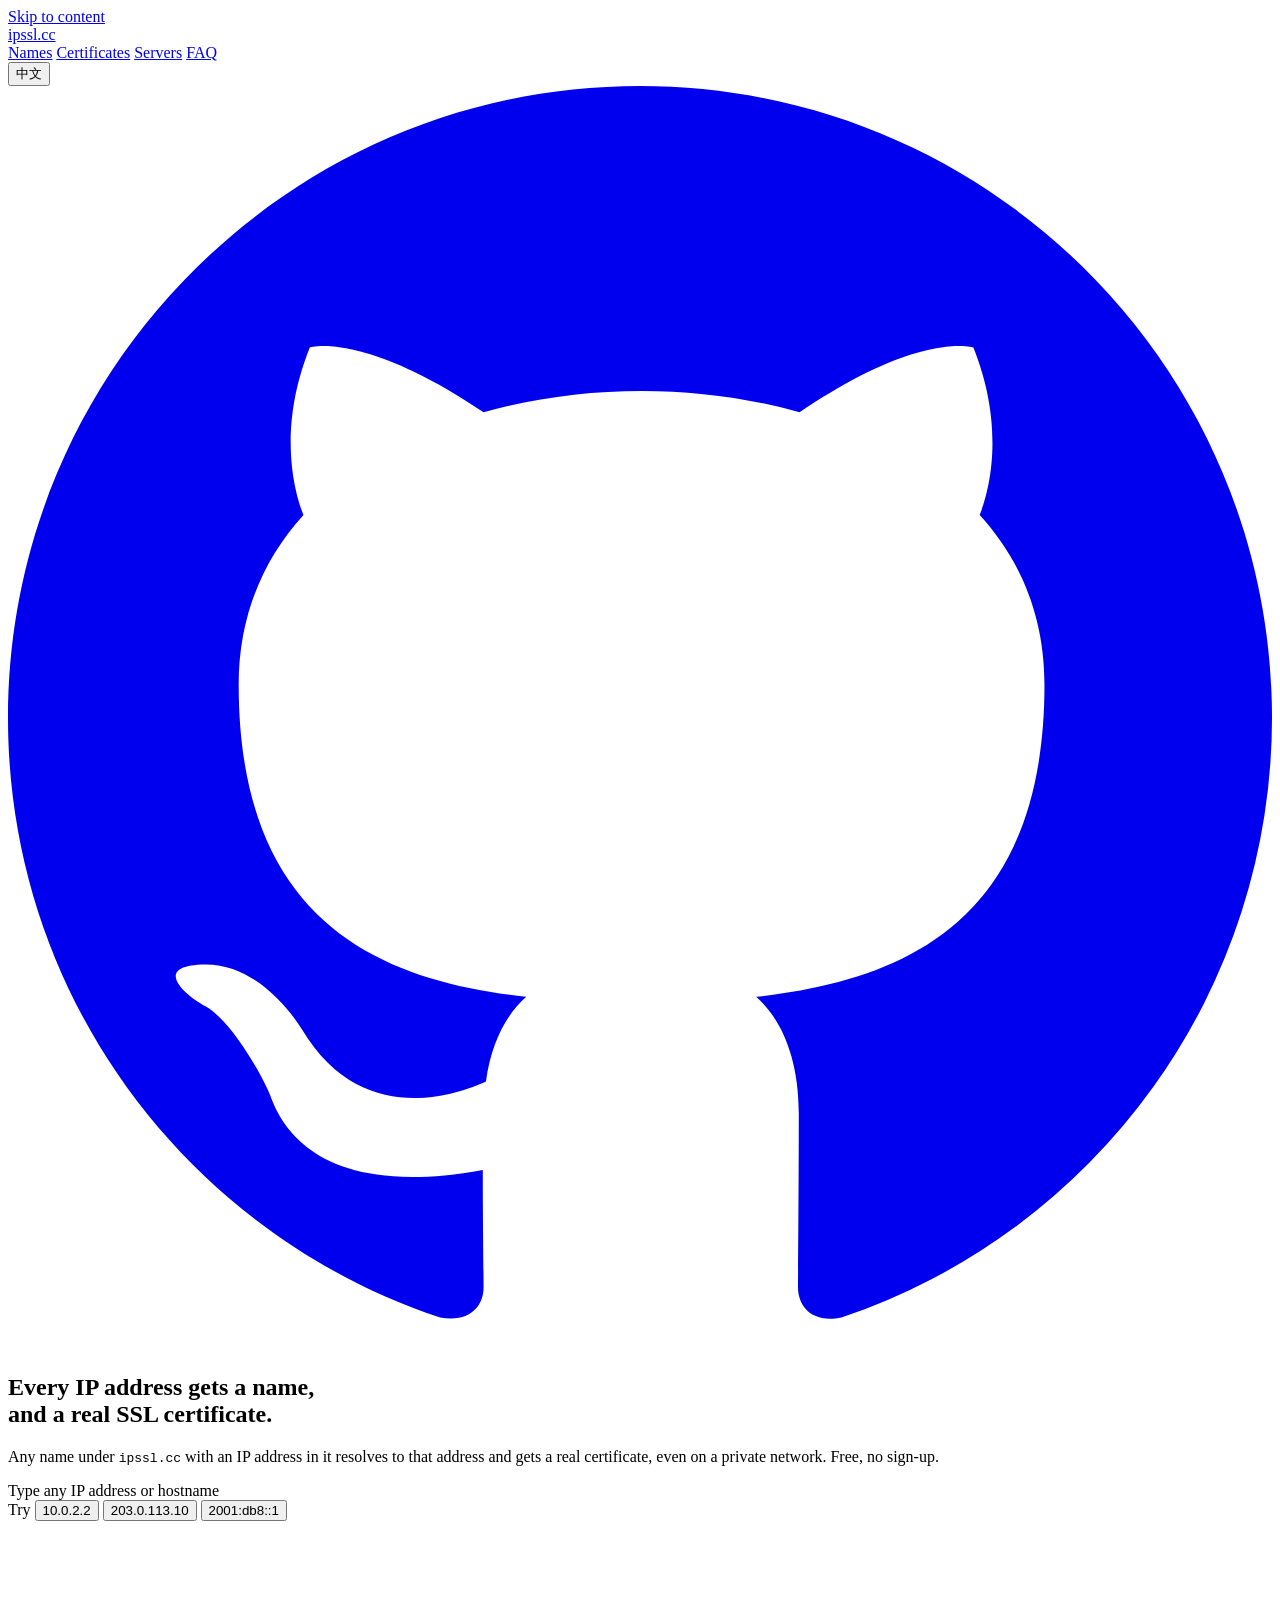
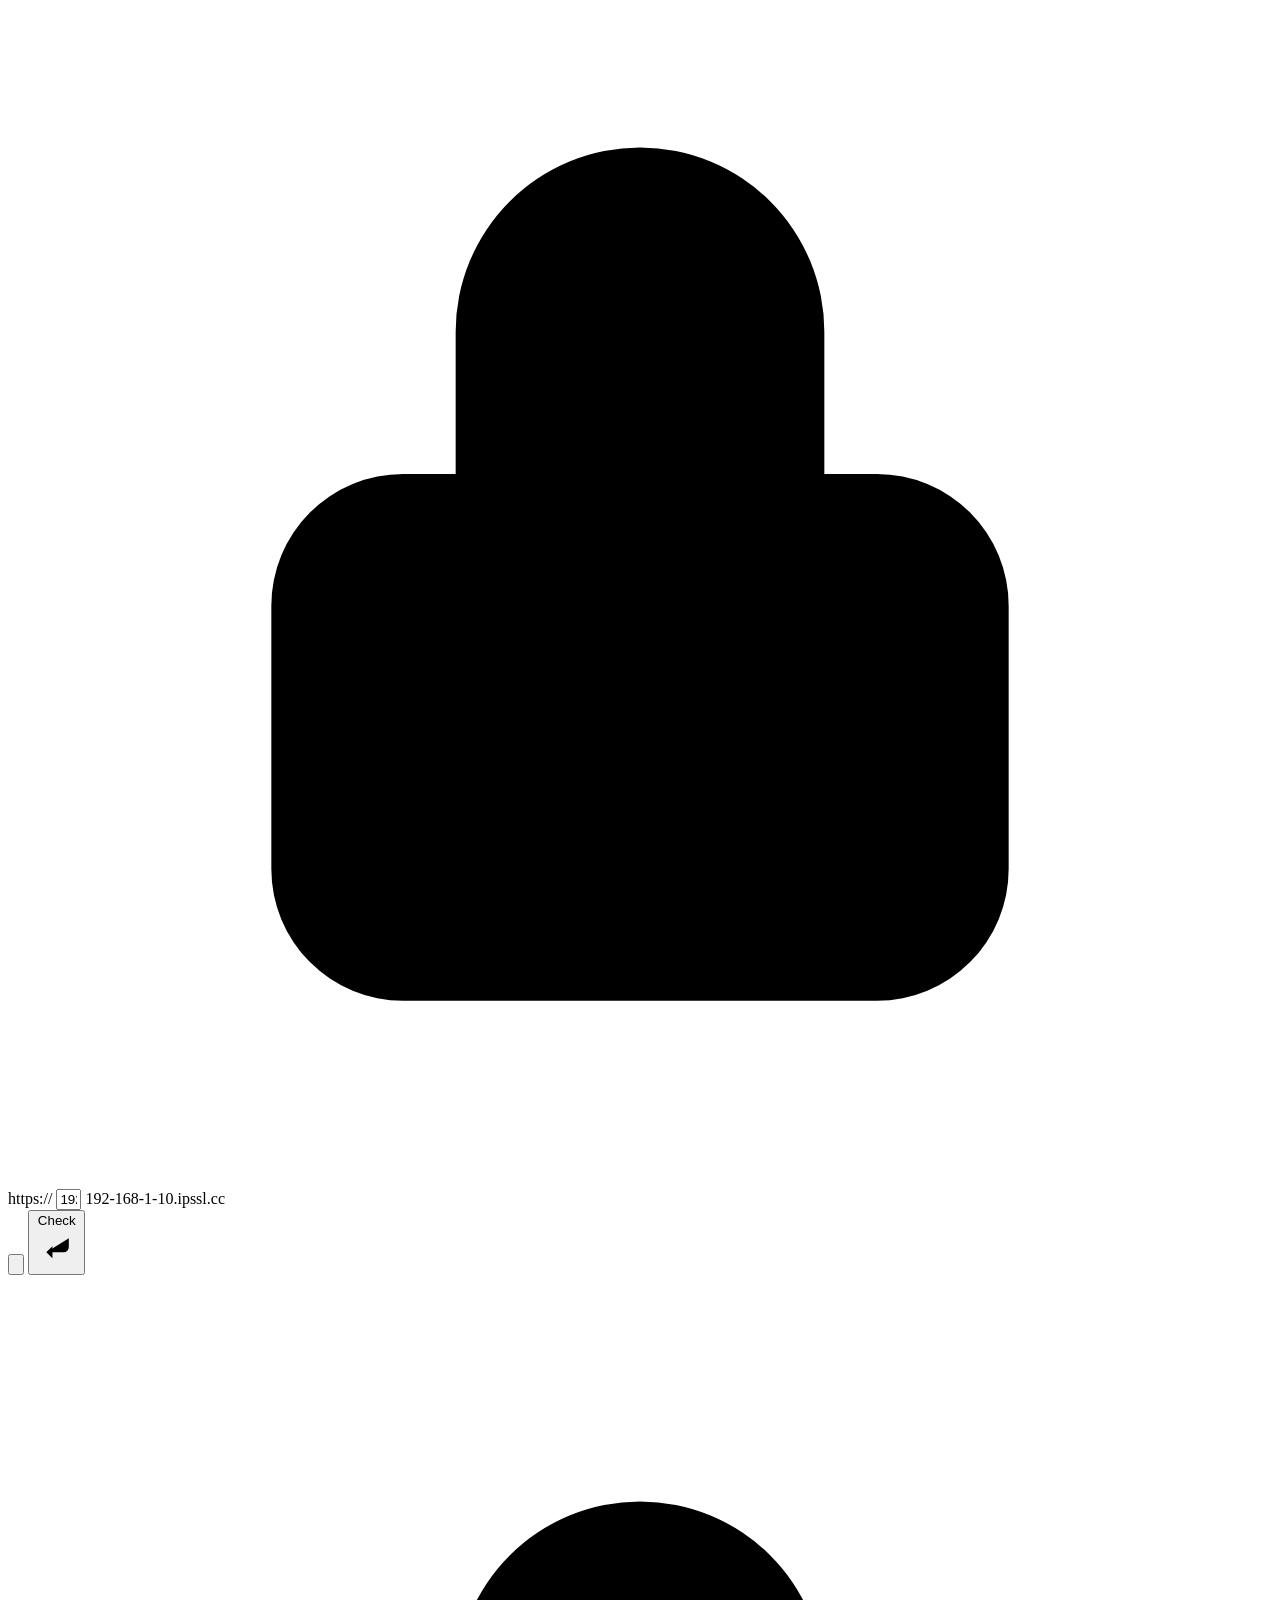
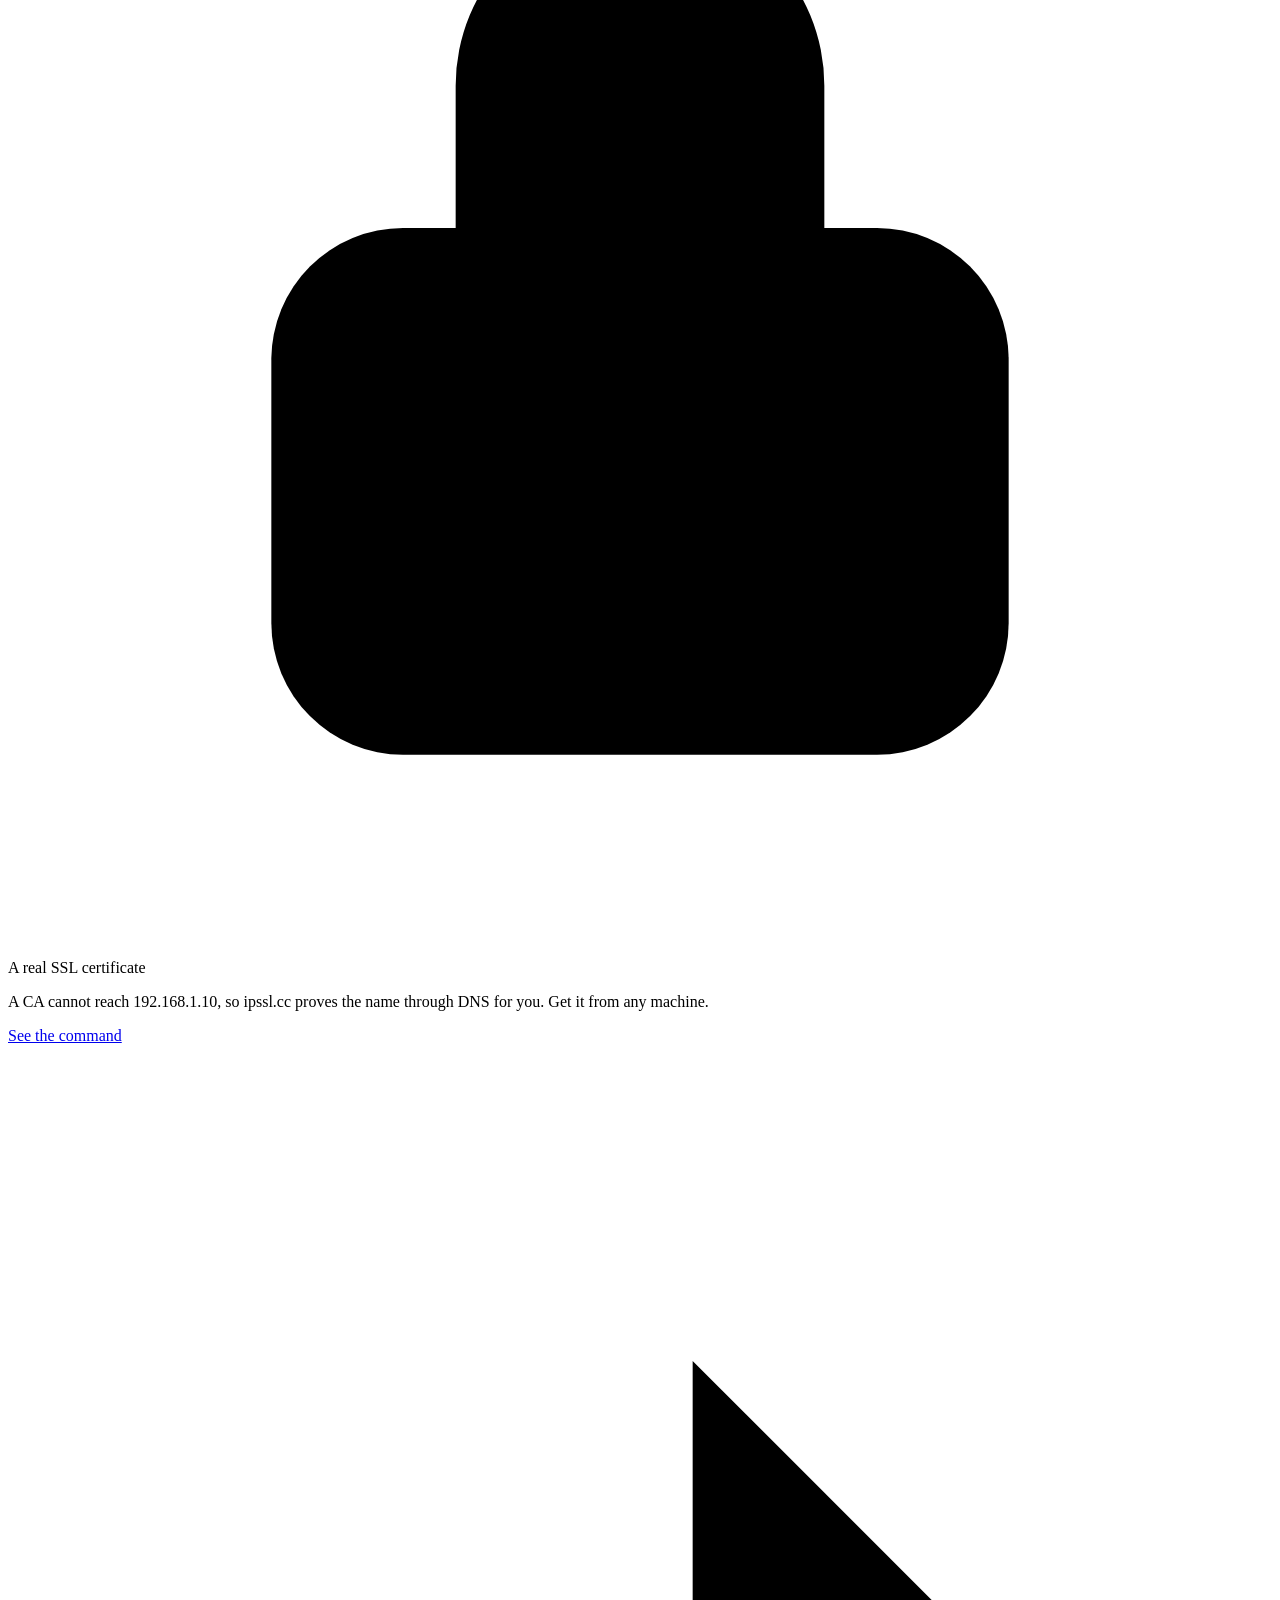
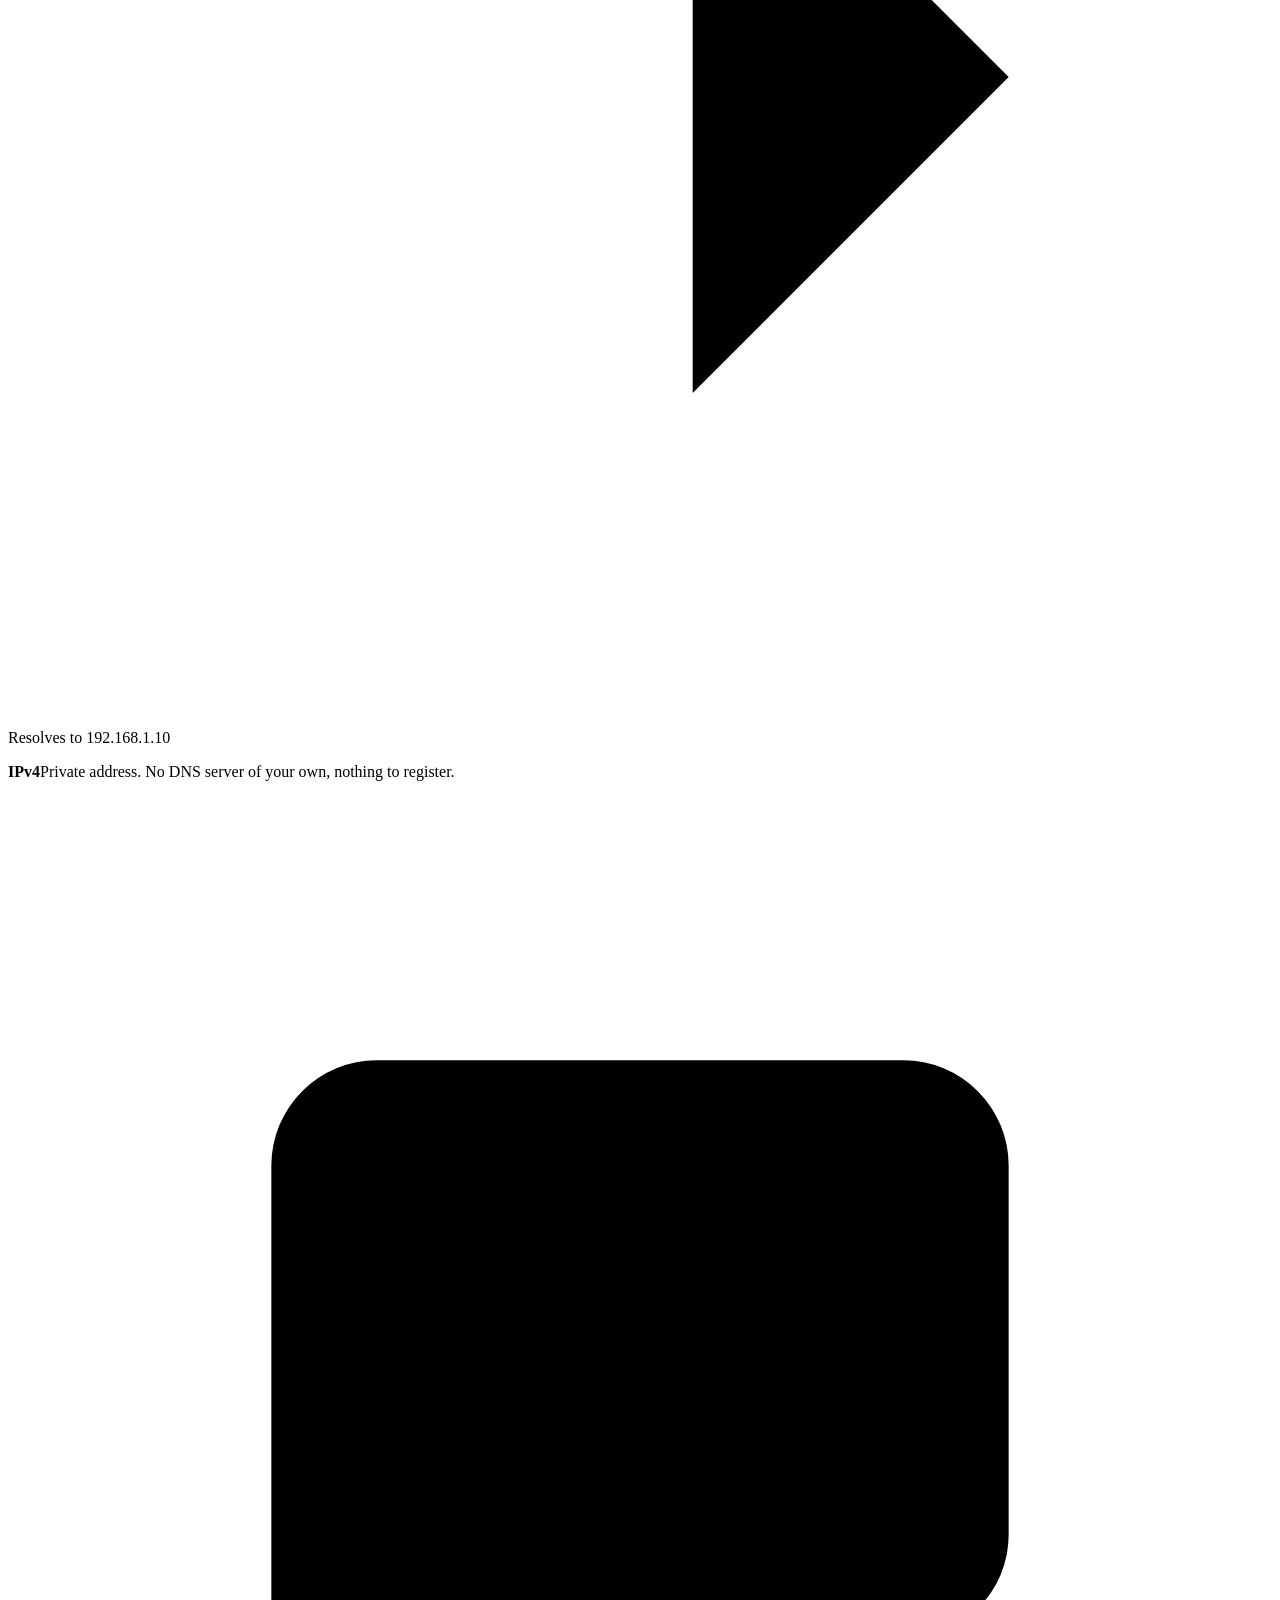
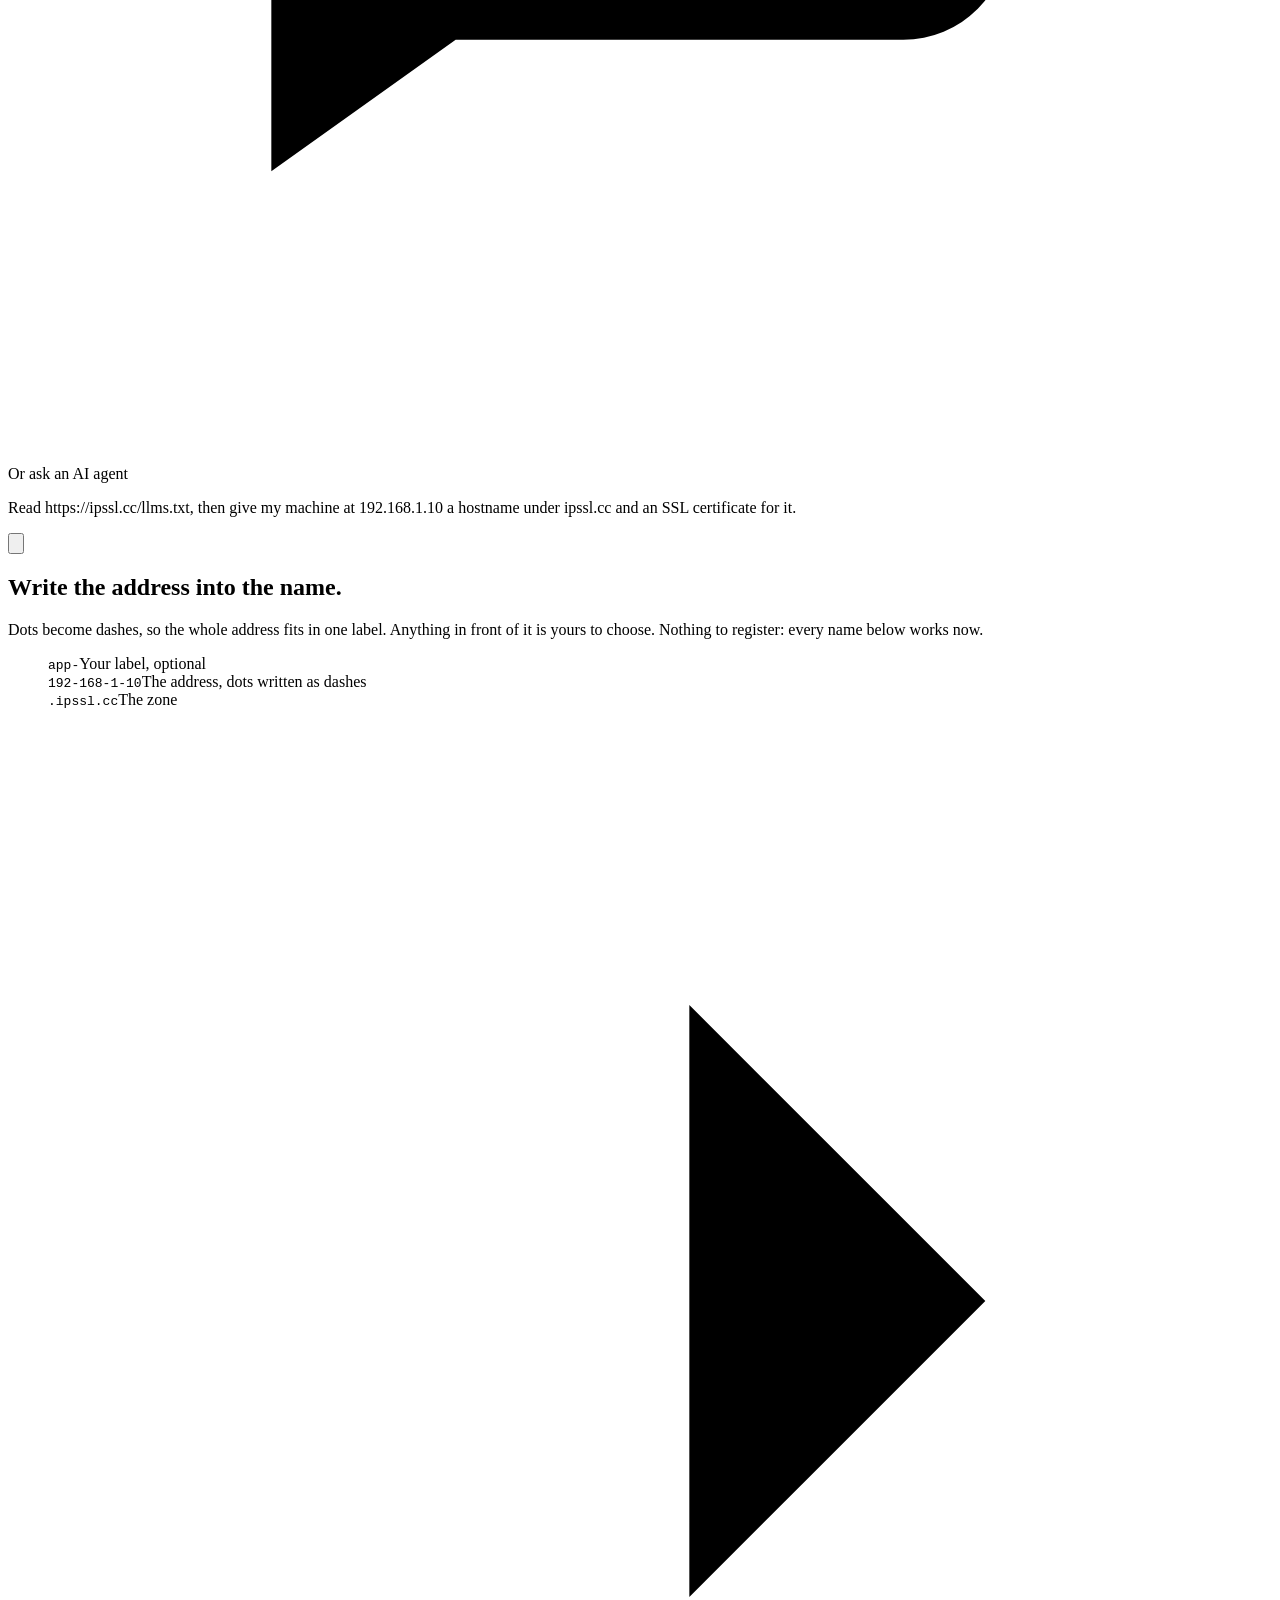
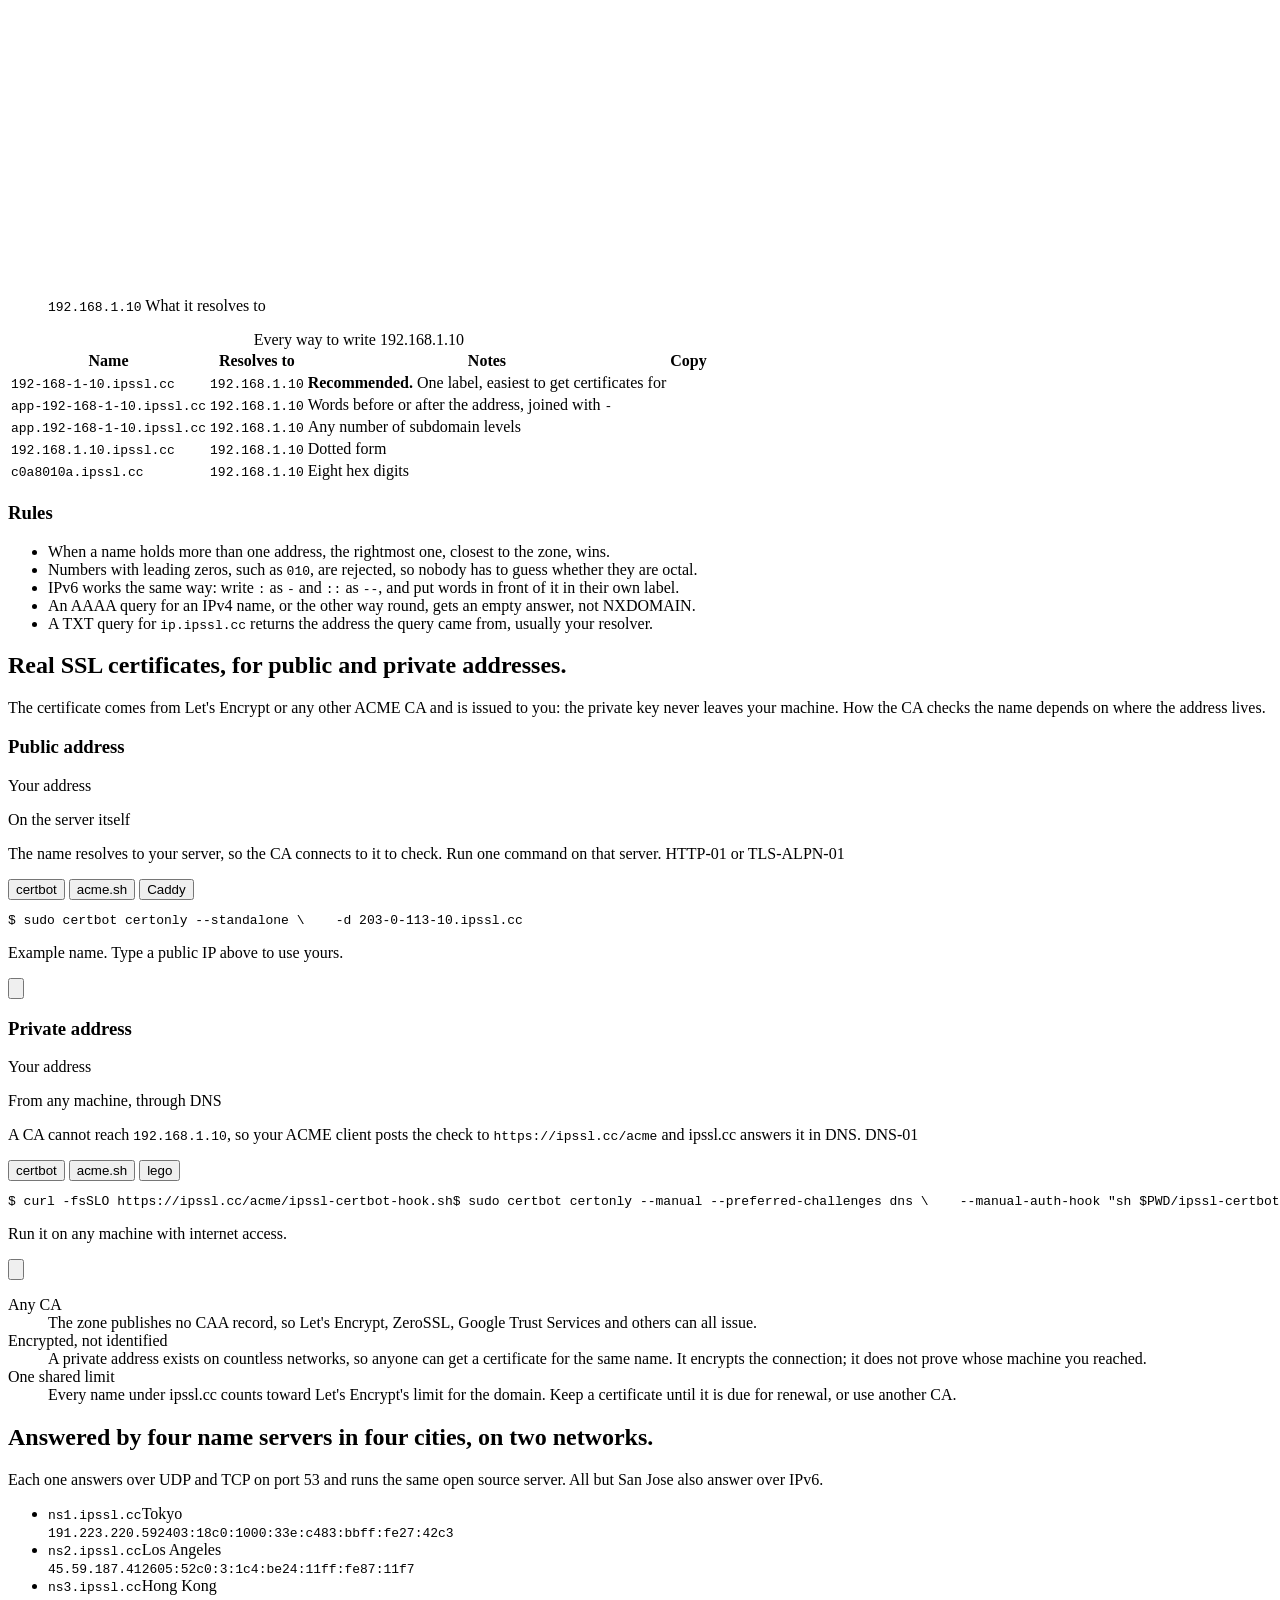
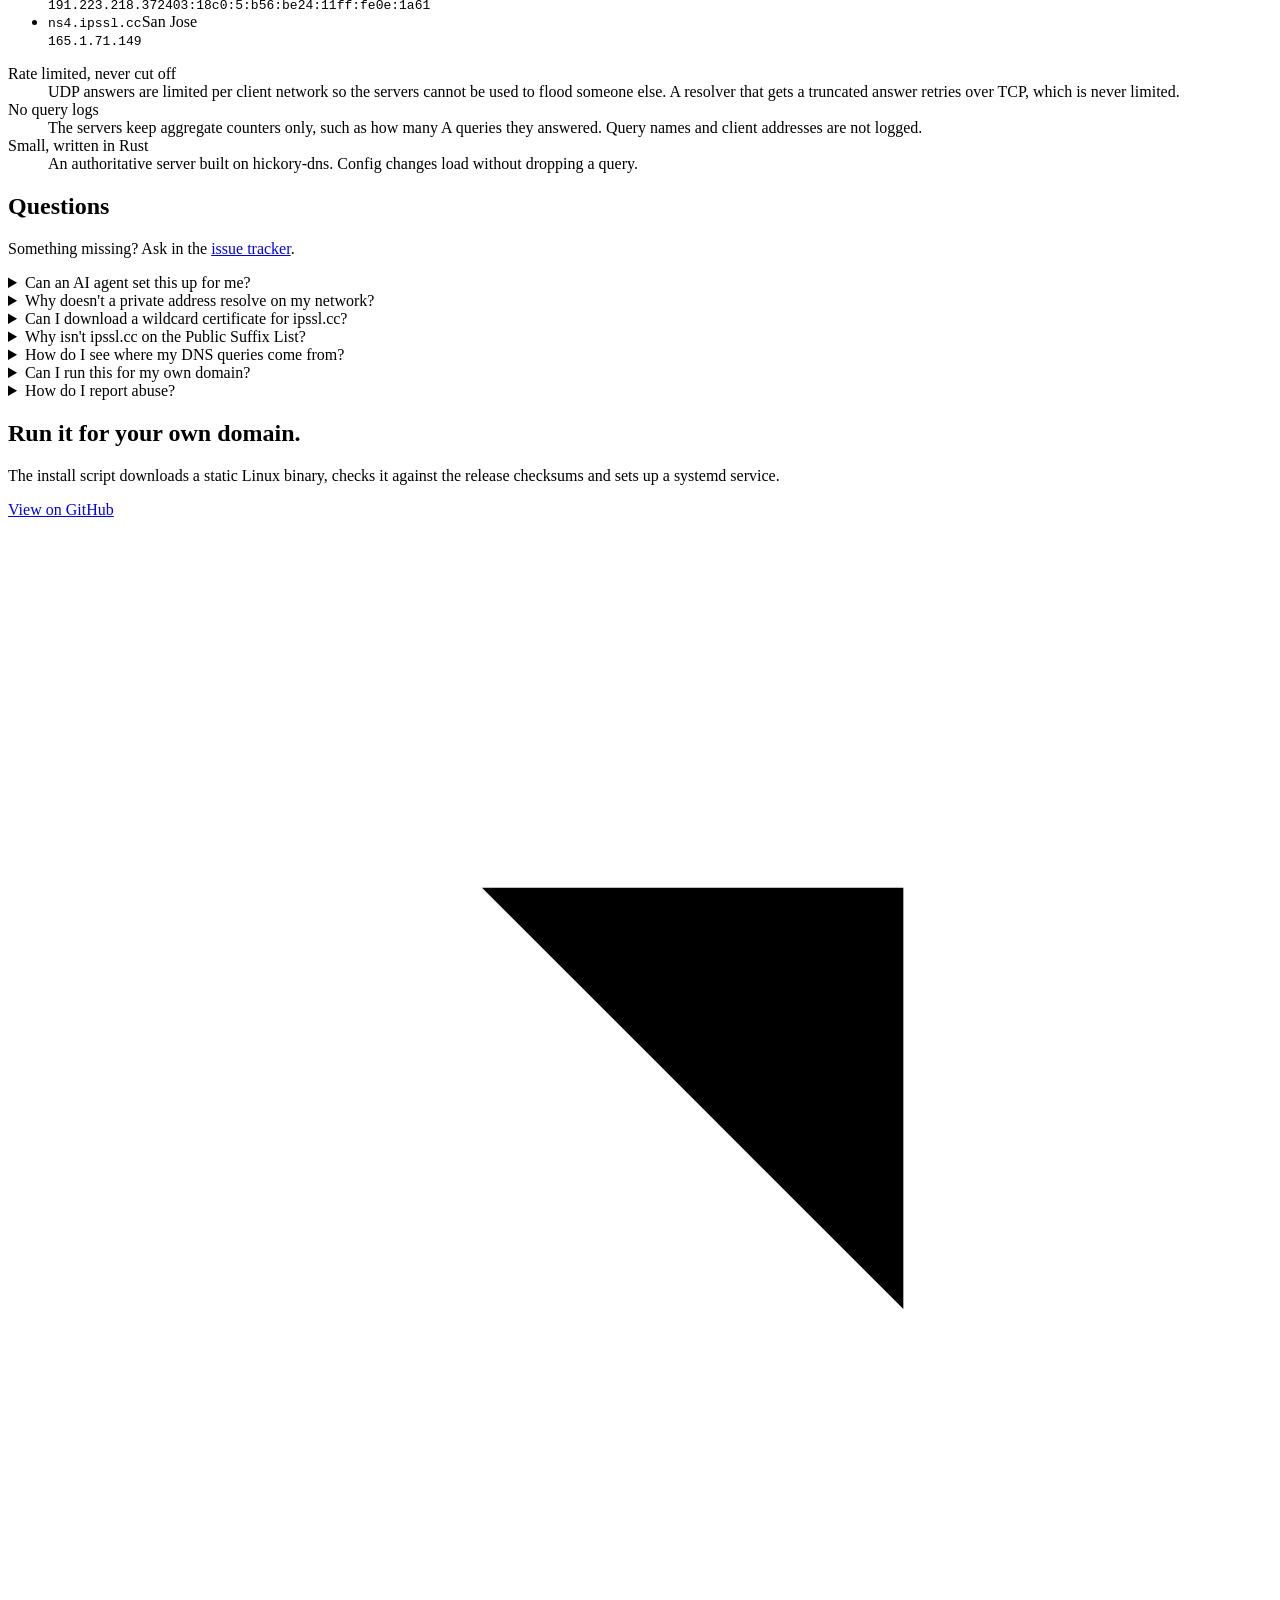
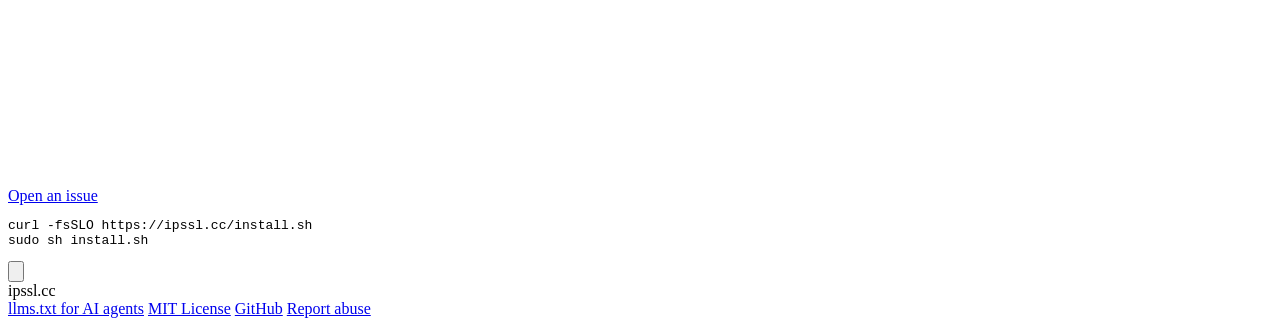
==== site/index.html @ 2f3e9d92 "Feat: Redesign the landing page around names and certificates The page now leads with its two featur" ====
<!doctype html>
<html lang="en">
<head>
  <meta charset="utf-8">
  <meta name="viewport" content="width=device-width, initial-scale=1">
  <title>ipssl.cc · A name and an SSL certificate for any IP address</title>
  <meta name="description" content="Free wildcard DNS: 192-168-1-10.ipssl.cc resolves to 192.168.1.10, and the name can get a real SSL certificate from Let's Encrypt or any ACME CA, private addresses included. IPv4 and IPv6, no sign-up. Open source, written in Rust.">
  <meta name="theme-color" content="#f7f8fb" media="(prefers-color-scheme: light)">
  <meta name="theme-color" content="#0a0f1d" media="(prefers-color-scheme: dark)">
  <meta property="og:type" content="website">
  <meta property="og:title" content="ipssl.cc">
  <meta property="og:description" content="A hostname and a real SSL certificate for any IP address, private ones included.">
  <meta property="og:url" content="https://ipssl.cc/">
  <link rel="canonical" href="https://ipssl.cc/">
  <link rel="icon" href="/favicon.svg" type="image/svg+xml">
  <link rel="alternate" type="text/plain" href="/llms.txt" title="ipssl.cc for AI agents">
  <link rel="stylesheet" href="/assets/style.css?v=3">
  <script src="/assets/app.js?v=5" defer></script>
</head>
<body>
  <a class="skip" href="#main" data-i18n="skip">Skip to content</a>

  <header class="site-header">
    <div class="wrap header-row">
      <a class="brand" href="/" aria-label="ipssl.cc home">ipssl.cc</a>
      <nav class="nav" aria-label="Sections">
        <a href="#names" data-i18n="nav.names">Names</a>
        <a href="#certs" data-i18n="nav.certs">Certificates</a>
        <a href="#servers" data-i18n="nav.servers">Servers</a>
        <a href="#faq" data-i18n="nav.faq">FAQ</a>
      </nav>
      <div class="header-actions">
        <button class="lang" id="lang-toggle" type="button" lang="zh-CN" aria-label="切换到中文">中文</button>
        <a class="icon-link" href="https://github.com/gonolab/ipssl.cc" aria-label="ipssl.cc on GitHub">
          <svg viewBox="0 0 16 16" aria-hidden="true"><path fill="currentColor" d="M8 0C3.58 0 0 3.58 0 8c0 3.54 2.29 6.53 5.47 7.59.4.07.55-.17.55-.38 0-.19-.01-.82-.01-1.49-2.01.37-2.53-.49-2.69-.94-.09-.23-.48-.94-.82-1.13-.28-.15-.68-.52-.01-.53.63-.01 1.08.58 1.23.82.72 1.21 1.87.87 2.33.66.07-.52.28-.87.51-1.07-1.78-.2-3.64-.89-3.64-3.95 0-.87.31-1.59.82-2.15-.08-.2-.36-1.02.08-2.12 0 0 .67-.21 2.2.82.64-.18 1.32-.27 2-.27.68 0 1.36.09 2 .27 1.53-1.04 2.2-.82 2.2-.82.44 1.1.16 1.92.08 2.12.51.56.82 1.27.82 2.15 0 3.07-1.87 3.75-3.65 3.95.29.25.54.73.54 1.48 0 1.07-.01 1.93-.01 2.2 0 .21.15.46.55.38A8.01 8.01 0 0 0 16 8c0-4.42-3.58-8-8-8Z"/></svg>
        </a>
      </div>
    </div>
  </header>

  <main id="main">
    <section class="hero wrap" aria-labelledby="hero-title">
      <h1 id="hero-title"><span data-i18n="hero.t1">Every IP address gets a name,</span><br><span class="accent" data-i18n="hero.t2">and a real SSL certificate.</span></h1>
      <p class="lead" data-i18n="hero.lead">Any name under <code>ipssl.cc</code> with an IP address in it resolves to that address and gets a real certificate, even on a private network. Free, no sign-up.</p>

      <div class="address">
        <div class="bar-head">
          <label for="ip-input" data-i18n="bar.label">Type any IP address or hostname</label>
          <div class="examples">
            <span data-i18n="tool.try">Try</span>
            <button type="button" data-example="10.0.2.2">10.0.2.2</button>
            <button type="button" data-example="203.0.113.10">203.0.113.10</button>
            <button type="button" data-example="2001:db8::1">2001:db8::1</button>
          </div>
        </div>

        <div class="bar" id="bar">
          <div class="bar-row">
            <div class="url" id="url">
              <svg class="lock" id="lock" viewBox="0 0 24 24" aria-hidden="true"><rect x="5" y="10.5" width="14" height="10" rx="2.5"/><path d="M8.5 10.5V7.8a3.5 3.5 0 0 1 7 0v2.7"/></svg>
              <span class="scheme" aria-hidden="true">https://</span>
              <span class="field">
                <input class="field-input" id="ip-input" type="text" value="192-168-1-10.ipssl.cc" size="1" spellcheck="false" autocomplete="off" autocapitalize="off" enterkeyhint="go" aria-describedby="name-text">
                <span class="field-display" id="display" aria-hidden="true"><span class="a">192-168-1-10</span><span class="z">.ipssl.cc</span></span>
              </span>
            </div>
            <button class="copy" id="bar-copy" type="button" aria-label="Copy 192-168-1-10.ipssl.cc"><svg class="icon" viewBox="0 0 24 24" aria-hidden="true"><rect x="9" y="9" width="11" height="11" rx="2"/><path d="M5 15V6a2 2 0 0 1 2-2h9"/></svg></button>
            <button class="button primary go" id="check-btn" type="button">
              <span data-i18n="tool.check">Check</span>
              <svg class="icon" viewBox="0 0 24 24" aria-hidden="true"><path d="M19 6v5a3 3 0 0 1-3 3H6"/><path d="m9.5 10.5-3.5 3.5 3.5 3.5"/></svg>
            </button>
          </div>
          <div class="trace" id="trace" data-state="idle" hidden>
            <ol class="trace-path">
              <li><span data-i18n="trace.browser">Browser</span></li>
              <li><span>Cloudflare DNS</span></li>
              <li><span>ns1–4.ipssl.cc</span></li>
            </ol>
            <p class="answer" id="answer" aria-live="polite"></p>
          </div>
        </div>

        <div class="callouts" id="callouts" data-layout="stack">
          <div class="callout callout-lock">
            <svg class="callout-icon" viewBox="0 0 24 24" aria-hidden="true"><rect x="5" y="10.5" width="14" height="10" rx="2.5"/><path d="M8.5 10.5V7.8a3.5 3.5 0 0 1 7 0v2.7"/></svg>
            <div>
              <p class="callout-title" data-i18n="call.cert">A real SSL certificate</p>
              <p class="callout-text" id="cert-text">A CA cannot reach 192.168.1.10, so ipssl.cc proves the name through DNS for you. Get it from any machine.</p>
              <a class="callout-link" href="#certs" data-i18n="call.how">See the command</a>
            </div>
          </div>
          <div class="callout callout-name">
            <svg class="callout-icon" viewBox="0 0 24 24" aria-hidden="true"><path d="M5 12h14M13 6l6 6-6 6"/></svg>
            <div>
              <p class="callout-title" id="name-title">Resolves to 192.168.1.10</p>
              <p class="callout-text" id="name-text" aria-live="polite"><strong>IPv4</strong>Private address. No DNS server of your own, nothing to register.</p>
            </div>
          </div>
        </div>

        <div class="ask-ai">
          <p class="ask-label">
            <svg class="icon" viewBox="0 0 24 24" aria-hidden="true"><path d="M5 18.5V7a2 2 0 0 1 2-2h10a2 2 0 0 1 2 2v7a2 2 0 0 1-2 2H8.5Z"/><path d="M9 10h6M9 13h3.5"/></svg>
            <span data-i18n="ai.label">Or ask an AI agent</span>
          </p>
          <p class="ask-prompt" id="ai-prompt">Read https://ipssl.cc/llms.txt, then give my machine at 192.168.1.10 a hostname under ipssl.cc and an SSL certificate for it.</p>
          <button class="copy" id="ai-copy" type="button" aria-label="Copy prompt"><svg class="icon" viewBox="0 0 24 24" aria-hidden="true"><rect x="9" y="9" width="11" height="11" rx="2"/><path d="M5 15V6a2 2 0 0 1 2-2h9"/></svg></button>
        </div>
      </div>
    </section>

    <section class="section wrap" id="names" aria-labelledby="names-title">
      <div class="section-head">
        <h2 id="names-title" data-i18n="names.title">Write the address into the name.</h2>
        <p data-i18n="names.lead">Dots become dashes, so the whole address fits in one label. Anything in front of it is yours to choose. Nothing to register: every name below works now.</p>
      </div>

      <figure class="anatomy" id="anatomy">
        <div class="seg seg-label"><code id="anat-label">app-</code><span class="cap" data-i18n="anat.label">Your label, optional</span></div>
        <div class="seg seg-addr"><code id="anat-addr">192-168-1-10</code><span class="cap" data-i18n="anat.addr">The address, dots written as dashes</span></div>
        <div class="seg seg-zone"><code>.ipssl.cc</code><span class="cap" data-i18n="anat.zone">The zone</span></div>
        <div class="seg seg-result">
          <code><svg class="icon" viewBox="0 0 24 24" aria-hidden="true"><path d="M5 12h14M13 6l6 6-6 6"/></svg><span id="anat-ip">192.168.1.10</span></code>
          <span class="cap" data-i18n="anat.result">What it resolves to</span>
        </div>
      </figure>

      <div class="forms-grid">
        <div class="table-wrap">
          <table class="forms">
            <caption class="forms-caption" id="forms-caption">Every way to write 192.168.1.10</caption>
            <thead>
              <tr><th data-i18n="forms.name">Name</th><th data-i18n="forms.result">Resolves to</th><th data-i18n="forms.notes">Notes</th><th><span class="visually-hidden" data-i18n="forms.copy">Copy</span></th></tr>
            </thead>
            <tbody id="forms-body">
              <tr><td class="n"><code><span class="a">192-168-1-10</span><span class="z">.ipssl.cc</span></code></td><td class="r"><code>192.168.1.10</code></td><td class="note"><strong>Recommended.</strong> One label, easiest to get certificates for</td><td class="c"></td></tr>
              <tr><td class="n"><code>app-<span class="a">192-168-1-10</span><span class="z">.ipssl.cc</span></code></td><td class="r"><code>192.168.1.10</code></td><td class="note">Words before or after the address, joined with <code>-</code></td><td class="c"></td></tr>
              <tr><td class="n"><code>app.<span class="a">192-168-1-10</span><span class="z">.ipssl.cc</span></code></td><td class="r"><code>192.168.1.10</code></td><td class="note">Any number of subdomain levels</td><td class="c"></td></tr>
              <tr><td class="n"><code><span class="a">192.168.1.10</span><span class="z">.ipssl.cc</span></code></td><td class="r"><code>192.168.1.10</code></td><td class="note">Dotted form</td><td class="c"></td></tr>
              <tr><td class="n"><code><span class="a">c0a8010a</span><span class="z">.ipssl.cc</span></code></td><td class="r"><code>192.168.1.10</code></td><td class="note">Eight hex digits</td><td class="c"></td></tr>
            </tbody>
          </table>
        </div>

        <aside class="rules" aria-labelledby="rules-title">
          <h3 id="rules-title" data-i18n="rules.title">Rules</h3>
          <ul>
            <li data-i18n="rules.r1">When a name holds more than one address, the rightmost one, closest to the zone, wins.</li>
            <li data-i18n="rules.r2">Numbers with leading zeros, such as <code>010</code>, are rejected, so nobody has to guess whether they are octal.</li>
            <li data-i18n="rules.r5">IPv6 works the same way: write <code>:</code> as <code>-</code> and <code>::</code> as <code>--</code>, and put words in front of it in their own label.</li>
            <li data-i18n="rules.r3">An AAAA query for an IPv4 name, or the other way round, gets an empty answer, not NXDOMAIN.</li>
            <li data-i18n="rules.r4">A TXT query for <code>ip.ipssl.cc</code> returns the address the query came from, usually your resolver.</li>
          </ul>
        </aside>
      </div>
    </section>

    <section class="section wrap" id="certs" aria-labelledby="certs-title">
      <div class="section-head">
        <h2 id="certs-title" data-i18n="certs.title">Real SSL certificates, for public and private addresses.</h2>
        <p data-i18n="certs.lead">The certificate comes from Let's Encrypt or any other ACME CA and is issued to you: the private key never leaves your machine. How the CA checks the name depends on where the address lives.</p>
      </div>

      <div class="paths">
        <article class="path" id="path-public" aria-labelledby="path-public-title">
          <div class="path-head">
            <h3 id="path-public-title" data-i18n="path.public.t">Public address</h3>
            <span class="yours" data-i18n="path.yours">Your address</span>
          </div>
          <p class="path-sub" data-i18n="path.public.s">On the server itself</p>
          <p class="path-text" data-i18n="path.public.d">The name resolves to your server, so the CA connects to it to check. Run one command on that server. <span class="term">HTTP-01 or TLS-ALPN-01</span></p>
          <div class="code-panel">
            <div class="tabs" role="tablist" aria-label="ACME client for a public address">
              <button role="tab" type="button" id="tab-pub-certbot" aria-controls="snip-pub-certbot" aria-selected="true">certbot</button>
              <button role="tab" type="button" id="tab-pub-acme" aria-controls="snip-pub-acme" aria-selected="false" tabindex="-1">acme.sh</button>
              <button role="tab" type="button" id="tab-pub-caddy" aria-controls="snip-pub-caddy" aria-selected="false" tabindex="-1">Caddy</button>
            </div>
            <div class="snip" role="tabpanel" id="snip-pub-certbot" aria-labelledby="tab-pub-certbot" tabindex="0"><pre><code><span class="ln"><span class="prompt" aria-hidden="true">$ </span>sudo certbot certonly --standalone \</span><span class="ln">    -d <span class="host-slot" data-path="public">203-0-113-10.ipssl.cc</span></span></code></pre></div>
            <div class="snip" role="tabpanel" id="snip-pub-acme" aria-labelledby="tab-pub-acme" tabindex="0" hidden><pre><code><span class="ln"><span class="prompt" aria-hidden="true">$ </span>acme.sh --issue --standalone \</span><span class="ln">    -d <span class="host-slot" data-path="public">203-0-113-10.ipssl.cc</span></span></code></pre></div>
            <div class="snip" role="tabpanel" id="snip-pub-caddy" aria-labelledby="tab-pub-caddy" tabindex="0" hidden><pre><code><span class="ln"><span class="comment"># Caddyfile</span></span><span class="ln"><span class="host-slot" data-path="public">203-0-113-10.ipssl.cc</span> {</span><span class="ln">    reverse_proxy localhost:8080</span><span class="ln">}</span></code></pre></div>
            <div class="snip-foot">
              <p class="snip-note" id="note-public">Example name. Type a public IP above to use yours.</p>
              <button class="copy copy-dark" type="button" data-copy-snip aria-label="Copy command"><svg class="icon" viewBox="0 0 24 24" aria-hidden="true"><rect x="9" y="9" width="11" height="11" rx="2"/><path d="M5 15V6a2 2 0 0 1 2-2h9"/></svg></button>
            </div>
          </div>
        </article>

        <article class="path is-yours" id="path-private" aria-labelledby="path-private-title">
          <div class="path-head">
            <h3 id="path-private-title" data-i18n="path.private.t">Private address</h3>
            <span class="yours" data-i18n="path.yours">Your address</span>
          </div>
          <p class="path-sub" data-i18n="path.private.s">From any machine, through DNS</p>
          <p class="path-text" data-i18n="path.private.d">A CA cannot reach <code class="ip-slot">192.168.1.10</code>, so your ACME client posts the check to <code>https://ipssl.cc/acme</code> and ipssl.cc answers it in DNS. <span class="term">DNS-01</span></p>
          <div class="code-panel">
            <div class="tabs" role="tablist" aria-label="ACME client for a private address">
              <button role="tab" type="button" id="tab-pri-certbot" aria-controls="snip-pri-certbot" aria-selected="true">certbot</button>
              <button role="tab" type="button" id="tab-pri-acme" aria-controls="snip-pri-acme" aria-selected="false" tabindex="-1">acme.sh</button>
              <button role="tab" type="button" id="tab-pri-lego" aria-controls="snip-pri-lego" aria-selected="false" tabindex="-1">lego</button>
            </div>
            <div class="snip" role="tabpanel" id="snip-pri-certbot" aria-labelledby="tab-pri-certbot" tabindex="0"><pre><code><span class="ln"><span class="prompt" aria-hidden="true">$ </span>curl -fsSLO https://ipssl.cc/acme/ipssl-certbot-hook.sh</span><span class="ln"><span class="prompt" aria-hidden="true">$ </span>sudo certbot certonly --manual --preferred-challenges dns \</span><span class="ln">    --manual-auth-hook "sh $PWD/ipssl-certbot-hook.sh present" \</span><span class="ln">    --manual-cleanup-hook "sh $PWD/ipssl-certbot-hook.sh cleanup" \</span><span class="ln">    -d <span class="host-slot" data-path="private">192-168-1-10.ipssl.cc</span></span></code></pre></div>
            <div class="snip" role="tabpanel" id="snip-pri-acme" aria-labelledby="tab-pri-acme" tabindex="0" hidden><pre><code><span class="ln"><span class="prompt" aria-hidden="true">$ </span>curl -fsSL -o ~/.acme.sh/dnsapi/dns_ipssl.sh \</span><span class="ln">    https://ipssl.cc/acme/dns_ipssl.sh</span><span class="ln"><span class="prompt" aria-hidden="true">$ </span>acme.sh --issue --dns dns_ipssl \</span><span class="ln">    -d <span class="host-slot" data-path="private">192-168-1-10.ipssl.cc</span></span></code></pre></div>
            <div class="snip" role="tabpanel" id="snip-pri-lego" aria-labelledby="tab-pri-lego" tabindex="0" hidden><pre><code><span class="ln"><span class="comment"># lego, and Traefik with the httpreq provider</span></span><span class="ln"><span class="prompt" aria-hidden="true">$ </span>HTTPREQ_ENDPOINT=https://ipssl.cc/acme lego \</span><span class="ln">    --email you@example.com --dns httpreq \</span><span class="ln">    --domains <span class="host-slot" data-path="private">192-168-1-10.ipssl.cc</span> run</span></code></pre></div>
            <div class="snip-foot">
              <p class="snip-note" id="note-private">Run it on any machine with internet access.</p>
              <button class="copy copy-dark" type="button" data-copy-snip aria-label="Copy command"><svg class="icon" viewBox="0 0 24 24" aria-hidden="true"><rect x="9" y="9" width="11" height="11" rx="2"/><path d="M5 15V6a2 2 0 0 1 2-2h9"/></svg></button>
            </div>
          </div>
        </article>
      </div>

      <dl class="cert-facts">
        <div>
          <dt data-i18n="certs.f1.t">Any CA</dt>
          <dd data-i18n="certs.f1.d">The zone publishes no CAA record, so Let's Encrypt, ZeroSSL, Google Trust Services and others can all issue.</dd>
        </div>
        <div>
          <dt data-i18n="certs.f2.t">Encrypted, not identified</dt>
          <dd data-i18n="certs.f2.d">A private address exists on countless networks, so anyone can get a certificate for the same name. It encrypts the connection; it does not prove whose machine you reached.</dd>
        </div>
        <div>
          <dt data-i18n="certs.f3.t">One shared limit</dt>
          <dd data-i18n="certs.f3.d">Every name under ipssl.cc counts toward Let's Encrypt's limit for the domain. Keep a certificate until it is due for renewal, or use another CA.</dd>
        </div>
      </dl>
    </section>

    <section class="section wrap" id="servers" aria-labelledby="servers-title">
      <div class="section-head">
        <h2 id="servers-title" data-i18n="servers.title">Answered by four name servers in four cities, on two networks.</h2>
        <p data-i18n="servers.lead">Each one answers over UDP and TCP on port 53 and runs the same open source server. All but San Jose also answer over IPv6.</p>
      </div>
      <div class="servers">
        <ul class="ns-list">
          <li>
            <div class="ns-name"><code>ns1.ipssl.cc</code><span data-i18n="region.tokyo">Tokyo</span></div>
            <div class="ns-addrs"><code>191.223.220.59</code><code>2403:18c0:1000:33e:c483:bbff:fe27:42c3</code></div>
          </li>
          <li>
            <div class="ns-name"><code>ns2.ipssl.cc</code><span data-i18n="region.la">Los Angeles</span></div>
            <div class="ns-addrs"><code>45.59.187.41</code><code>2605:52c0:3:1c4:be24:11ff:fe87:11f7</code></div>
          </li>
          <li>
            <div class="ns-name"><code>ns3.ipssl.cc</code><span data-i18n="region.hk">Hong Kong</span></div>
            <div class="ns-addrs"><code>191.223.218.37</code><code>2403:18c0:5:b56:be24:11ff:fe0e:1a61</code></div>
          </li>
          <li>
            <div class="ns-name"><code>ns4.ipssl.cc</code><span data-i18n="region.sj">San Jose</span></div>
            <div class="ns-addrs"><code>165.1.71.149</code></div>
          </li>
        </ul>
        <dl class="facts">
          <div>
            <dt data-i18n="facts.rl.t">Rate limited, never cut off</dt>
            <dd data-i18n="facts.rl.d">UDP answers are limited per client network so the servers cannot be used to flood someone else. A resolver that gets a truncated answer retries over TCP, which is never limited.</dd>
          </div>
          <div>
            <dt data-i18n="facts.log.t">No query logs</dt>
            <dd data-i18n="facts.log.d">The servers keep aggregate counters only, such as how many A queries they answered. Query names and client addresses are not logged.</dd>
          </div>
          <div>
            <dt data-i18n="facts.rust.t">Small, written in Rust</dt>
            <dd data-i18n="facts.rust.d">An authoritative server built on hickory-dns. Config changes load without dropping a query.</dd>
          </div>
        </dl>
      </div>
    </section>

    <section class="section wrap faq" id="faq" aria-labelledby="faq-title">
      <div class="section-head">
        <h2 id="faq-title" data-i18n="faq.title">Questions</h2>
        <p data-i18n="faq.lead">Something missing? Ask in the <a href="https://github.com/gonolab/ipssl.cc/issues">issue tracker</a>.</p>
      </div>
      <div class="faq-list">
        <details>
          <summary data-i18n="faq.q7">Can an AI agent set this up for me?</summary>
          <p data-i18n="faq.a7">Yes. Give it the prompt at the top of this page. <a href="/llms.txt">llms.txt</a> tells it how to pick the name, which certificate path fits the address, and the exact commands.</p>
        </details>
        <details>
          <summary data-i18n="faq.q1">Why doesn't a private address resolve on my network?</summary>
          <p data-i18n="faq.a1">Many routers (OpenWrt, pfSense, dnsmasq, Fritz!Box and others) have DNS rebinding protection, which drops answers that point to private addresses. Allowlist <code>ipssl.cc</code> there, or use a public resolver.</p>
        </details>
        <details>
          <summary data-i18n="faq.q2">Can I download a wildcard certificate for ipssl.cc?</summary>
          <p data-i18n="faq.a2">No. Publishing a private key breaks the CA's subscriber agreement, and anyone holding the key could revoke the certificate. Get your own certificate instead; it takes one command.</p>
        </details>
        <details>
          <summary data-i18n="faq.q3">Why isn't ipssl.cc on the Public Suffix List?</summary>
          <p data-i18n="faq.a3">The list excludes services that resolve an IP address written in a hostname to that address: the same IP can belong to different people over time, so it does not show stable control of a name. DNS resolution does not depend on the list.</p>
        </details>
        <details>
          <summary data-i18n="faq.q4">How do I see where my DNS queries come from?</summary>
          <p data-i18n="faq.a4">Run <code>dig +short TXT ip.ipssl.cc</code>. The answer is the address the query reached us from, which is usually your recursive resolver.</p>
        </details>
        <details>
          <summary data-i18n="faq.q5">Can I run this for my own domain?</summary>
          <p data-i18n="faq.a5">Yes. The server is open source under the MIT license, and the install script below sets it up on any Linux server. The README covers the config and the registrar setup.</p>
        </details>
        <details>
          <summary data-i18n="faq.q6">How do I report abuse?</summary>
          <p data-i18n="faq.a6">Email <a href="mailto:abuse@ipssl.cc">abuse@ipssl.cc</a> or open an issue on <a href="https://github.com/gonolab/ipssl.cc/issues">GitHub</a> with the name and what it is used for. The server has a blocklist, so names used for abuse can stop resolving.</p>
        </details>
      </div>
    </section>

    <section class="wrap closing" aria-labelledby="cta-title">
      <div class="cta-panel">
        <div class="cta-copy">
          <h2 id="cta-title" data-i18n="cta.title">Run it for your own domain.</h2>
          <p data-i18n="cta.lead">The install script downloads a static Linux binary, checks it against the release checksums and sets up a systemd service.</p>
        </div>
        <div class="actions cta-actions">
          <a class="button primary" href="https://github.com/gonolab/ipssl.cc">
            <span data-i18n="cta.github">View on GitHub</span>
            <svg class="icon" viewBox="0 0 24 24" aria-hidden="true"><path d="M7 17 17 7M9 7h8v8"/></svg>
          </a>
          <a class="button secondary" href="https://github.com/gonolab/ipssl.cc/issues" data-i18n="cta.issue">Open an issue</a>
        </div>
        <div class="cmd">
          <pre><code id="install-cmd">curl -fsSLO https://ipssl.cc/install.sh
sudo sh install.sh</code></pre>
          <button class="copy" id="install-copy" type="button" aria-label="Copy install command"><svg class="icon" viewBox="0 0 24 24" aria-hidden="true"><rect x="9" y="9" width="11" height="11" rx="2"/><path d="M5 15V6a2 2 0 0 1 2-2h9"/></svg></button>
        </div>
      </div>
    </section>
  </main>

  <footer class="wrap site-footer">
    <span class="footer-brand">ipssl.cc</span>
    <nav class="footer-links" aria-label="Footer">
      <a href="/llms.txt" data-i18n="footer.llms">llms.txt for AI agents</a>
      <a href="https://github.com/gonolab/ipssl.cc/blob/main/LICENSE" data-i18n="footer.license">MIT License</a>
      <a href="https://github.com/gonolab/ipssl.cc">GitHub</a>
      <a href="mailto:abuse@ipssl.cc" data-i18n="footer.abuse">Report abuse</a>
    </nav>
  </footer>
</body>
</html>
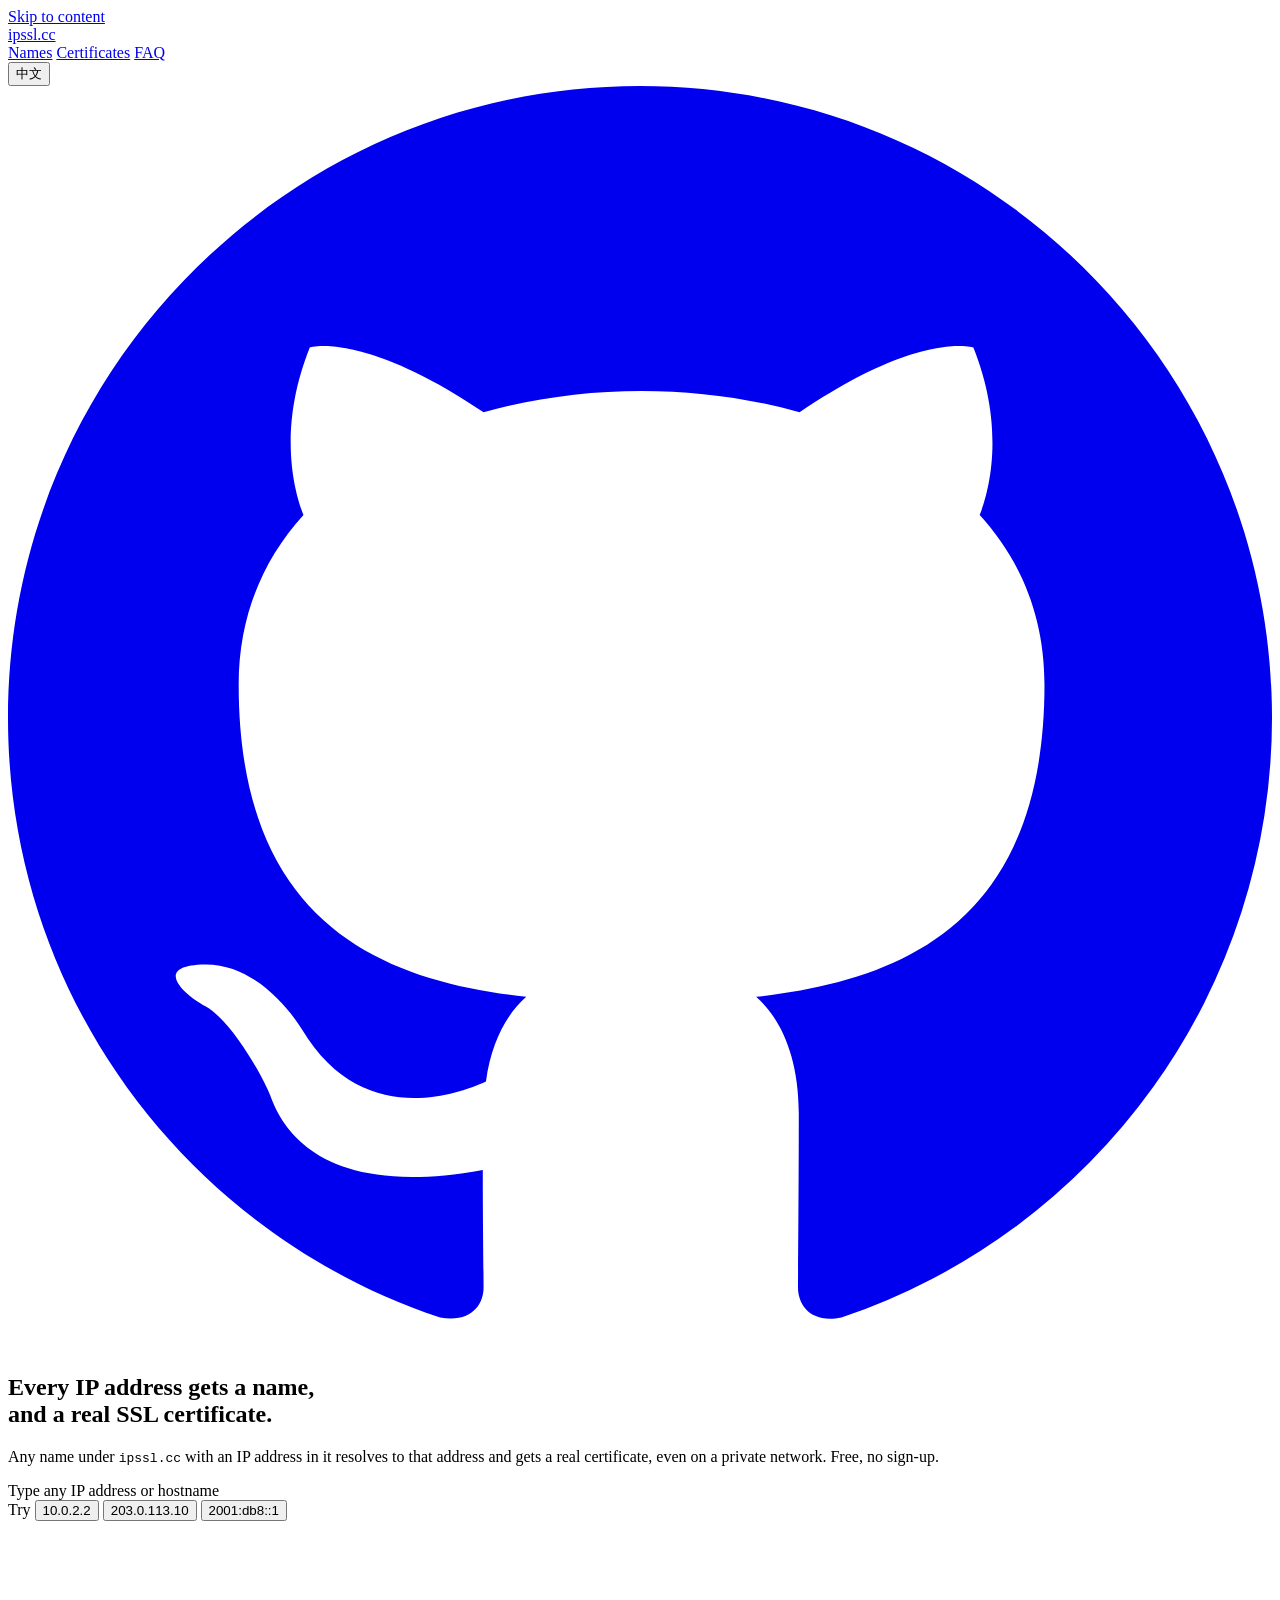
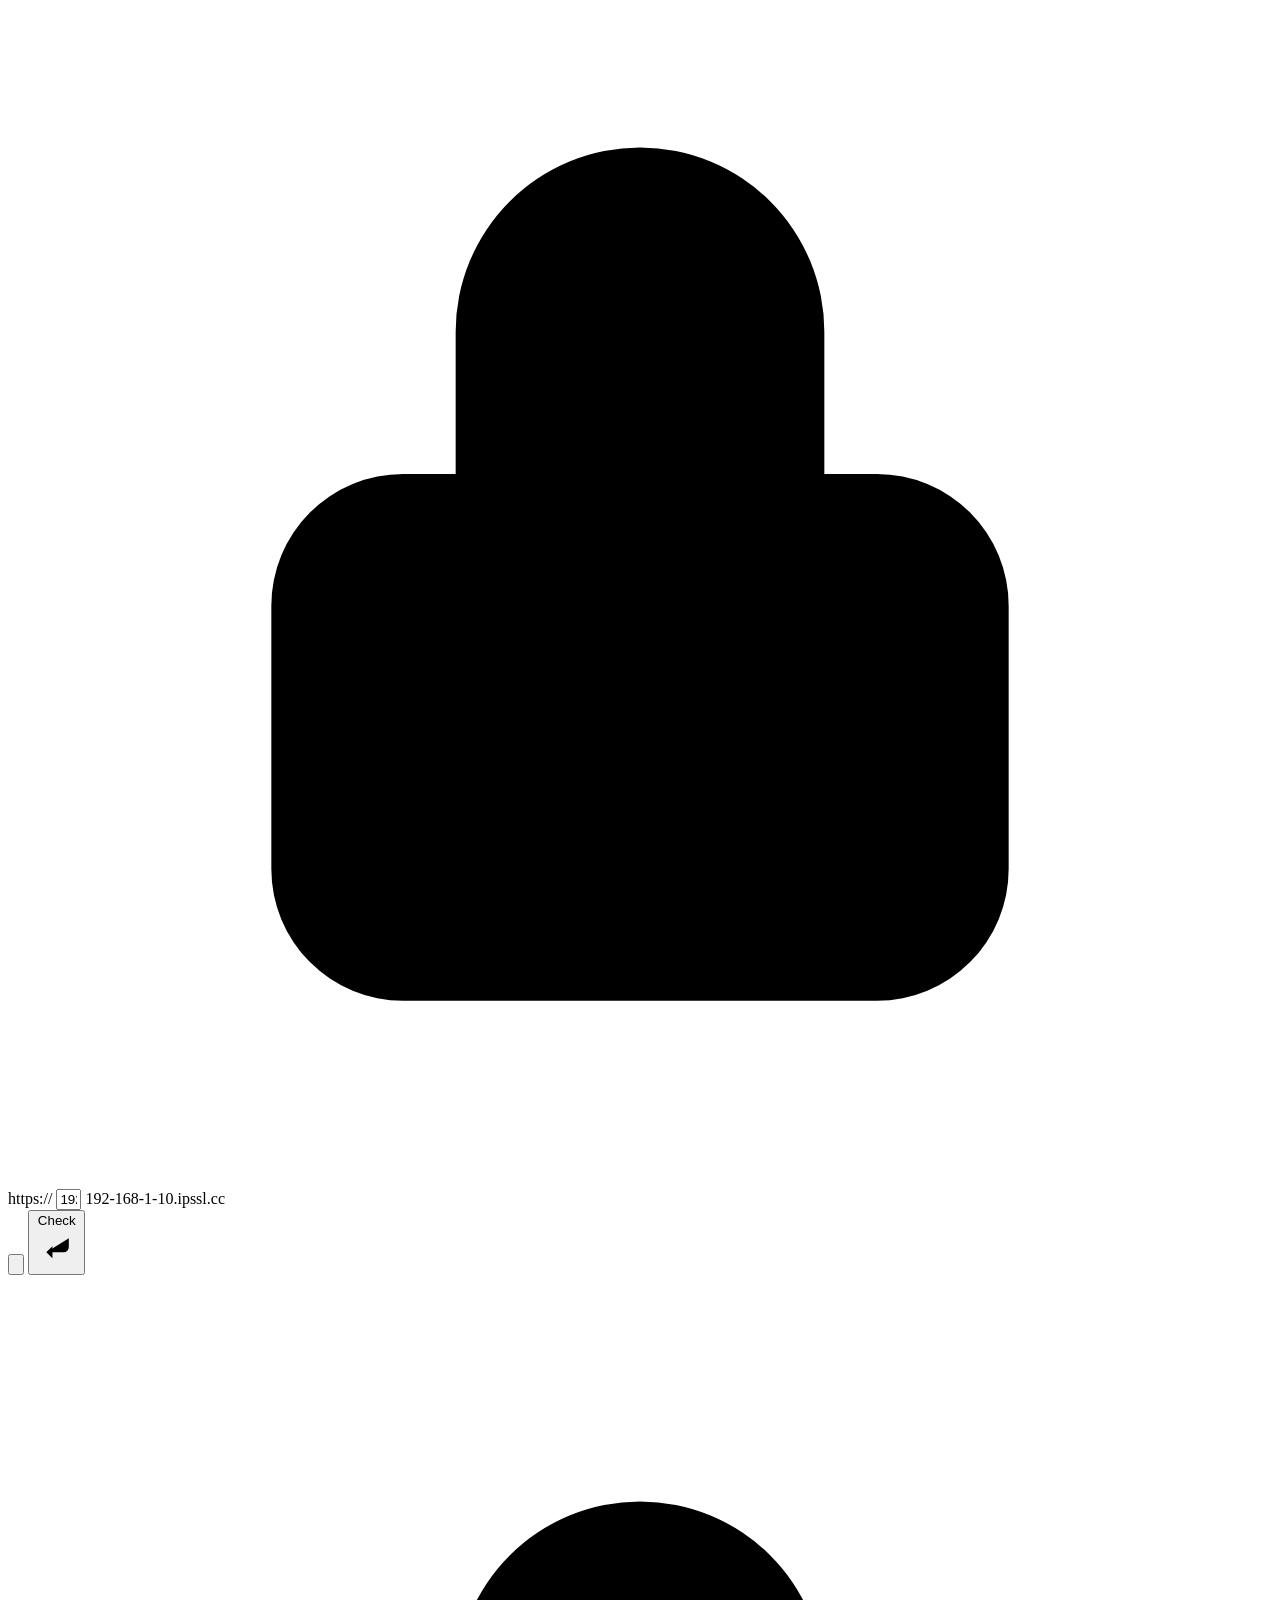
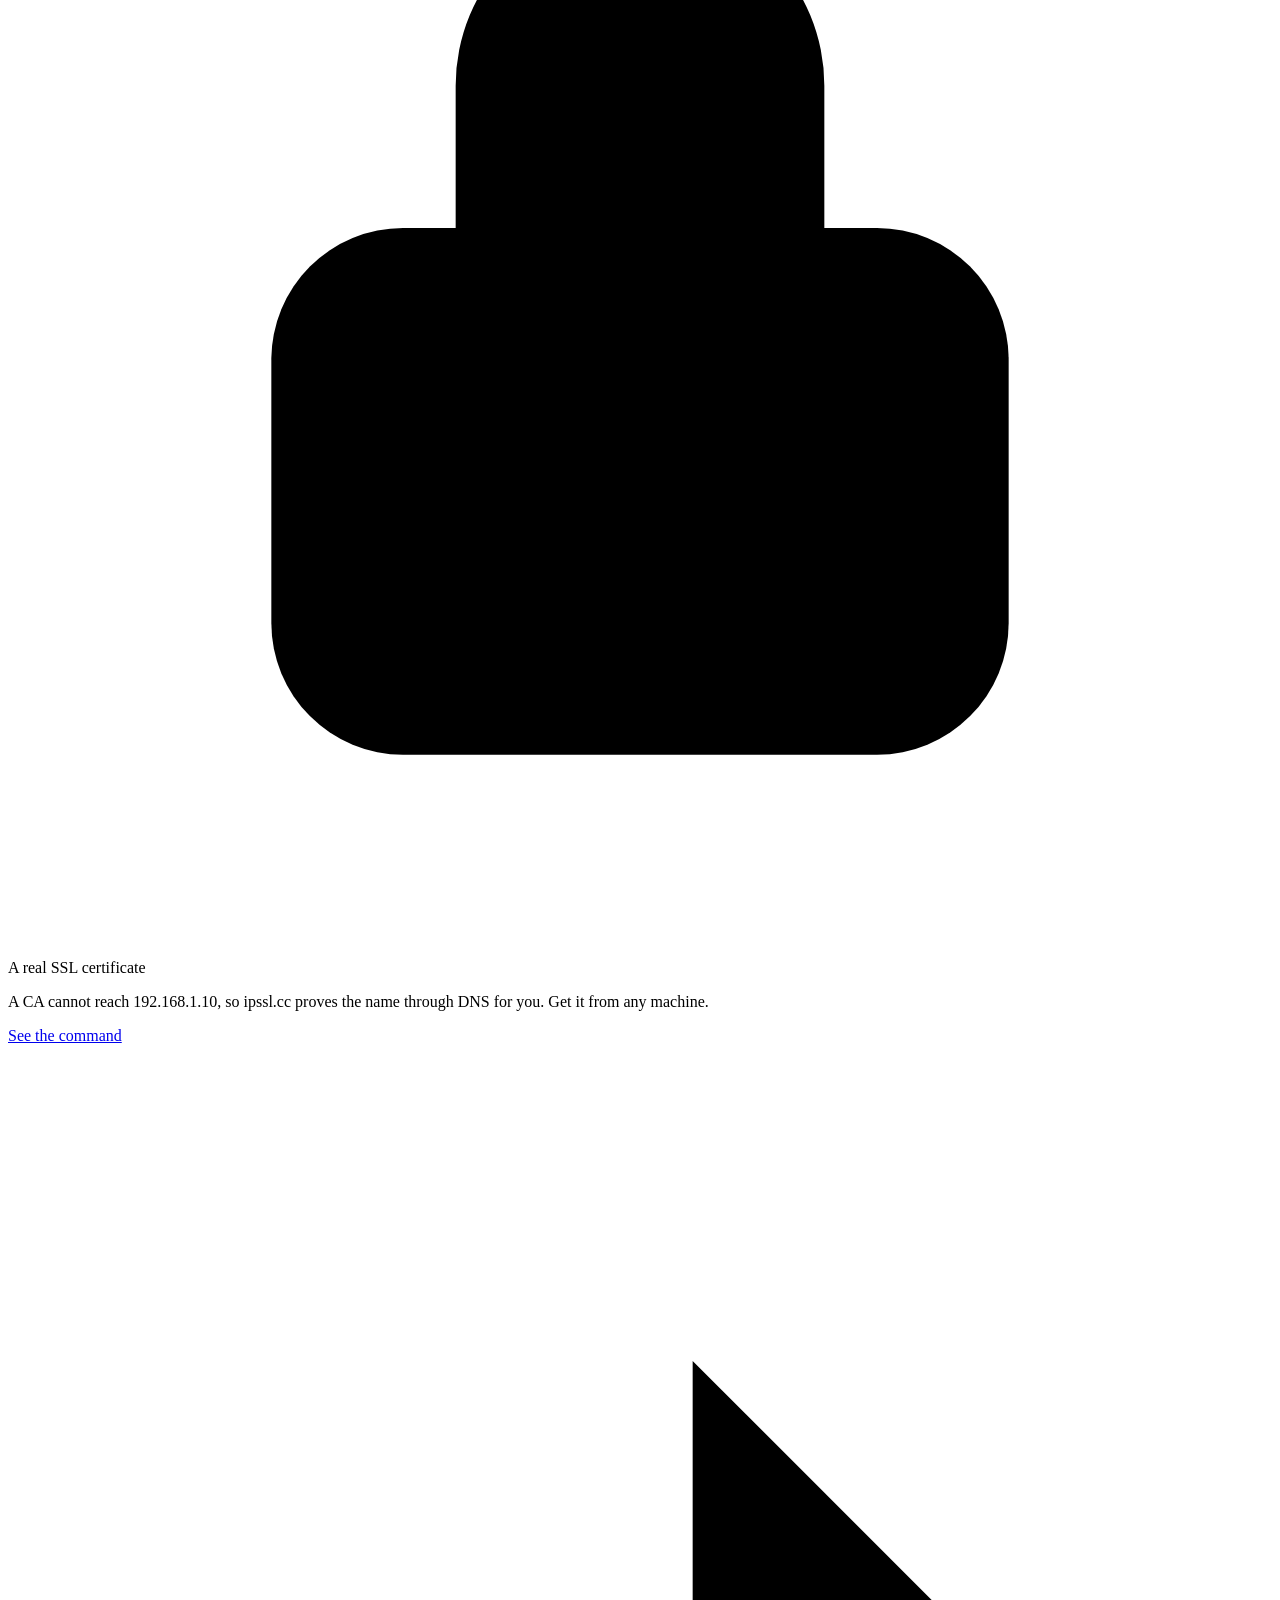
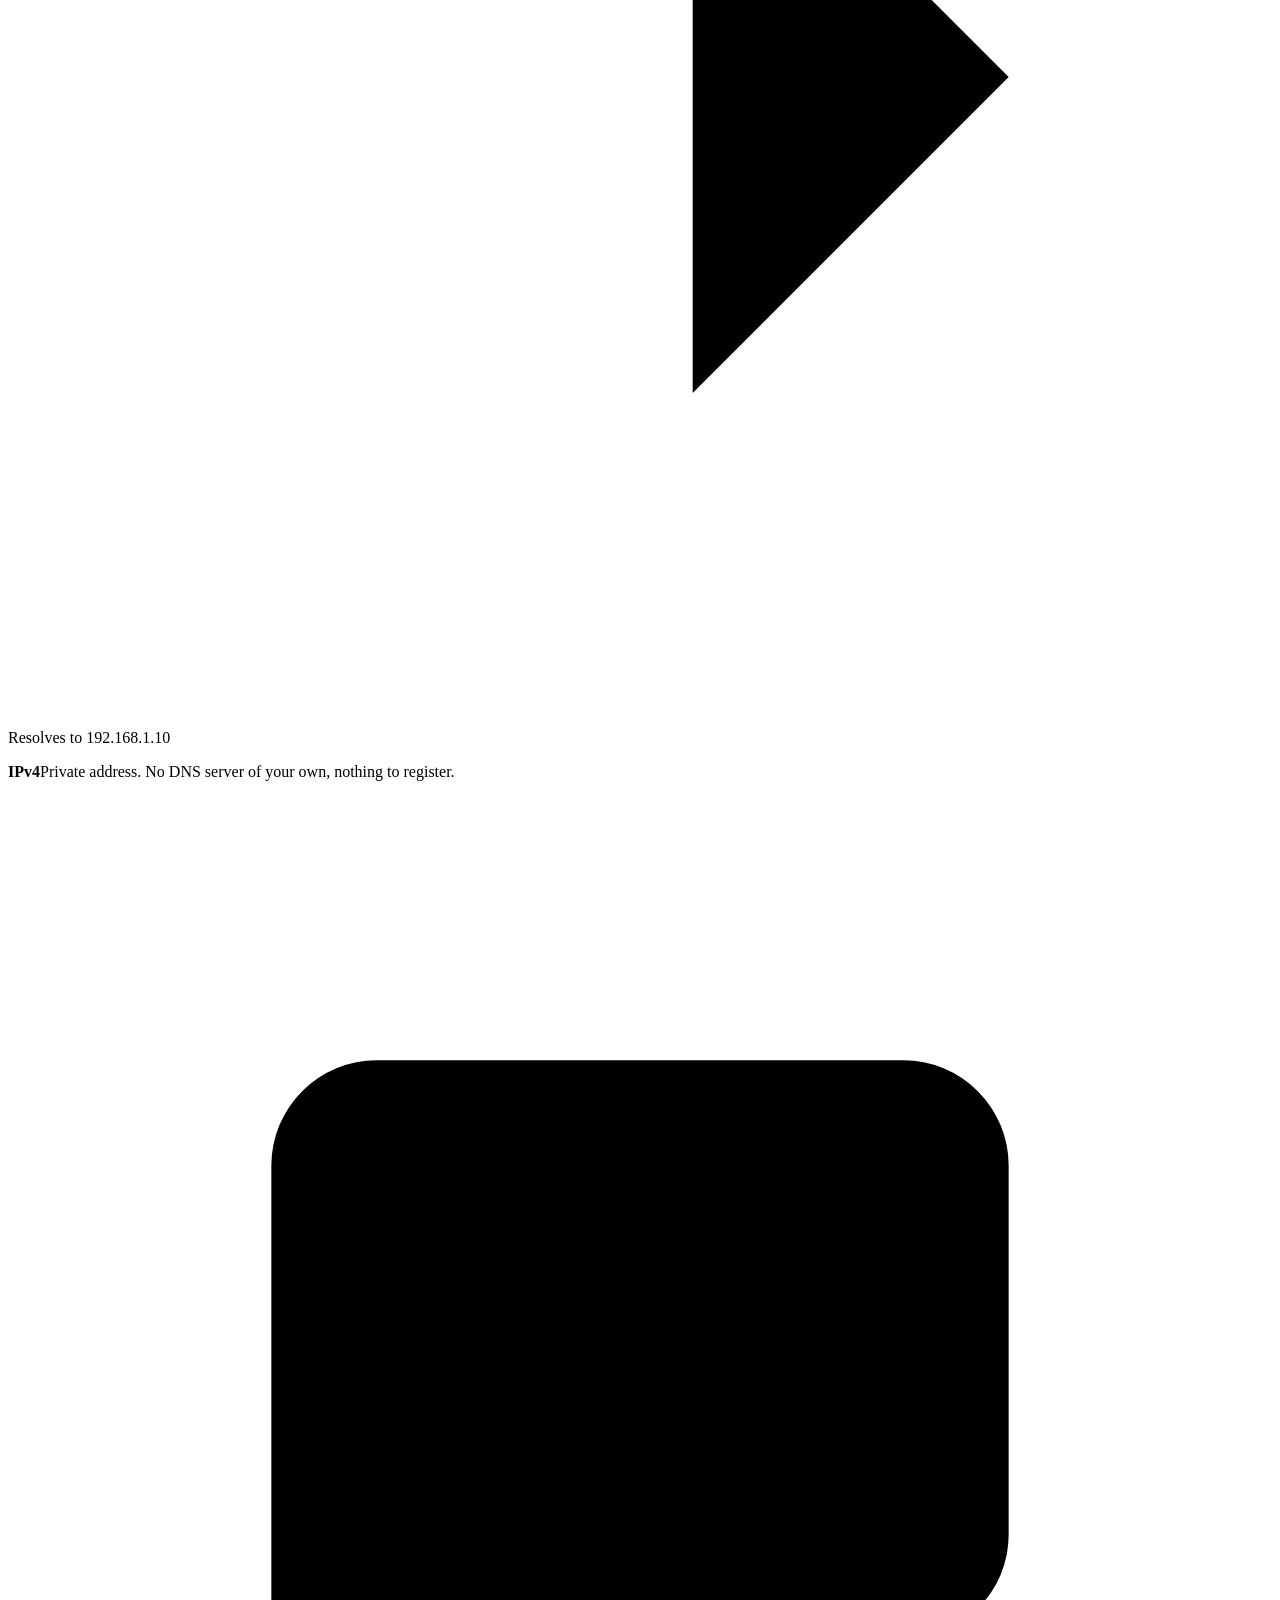
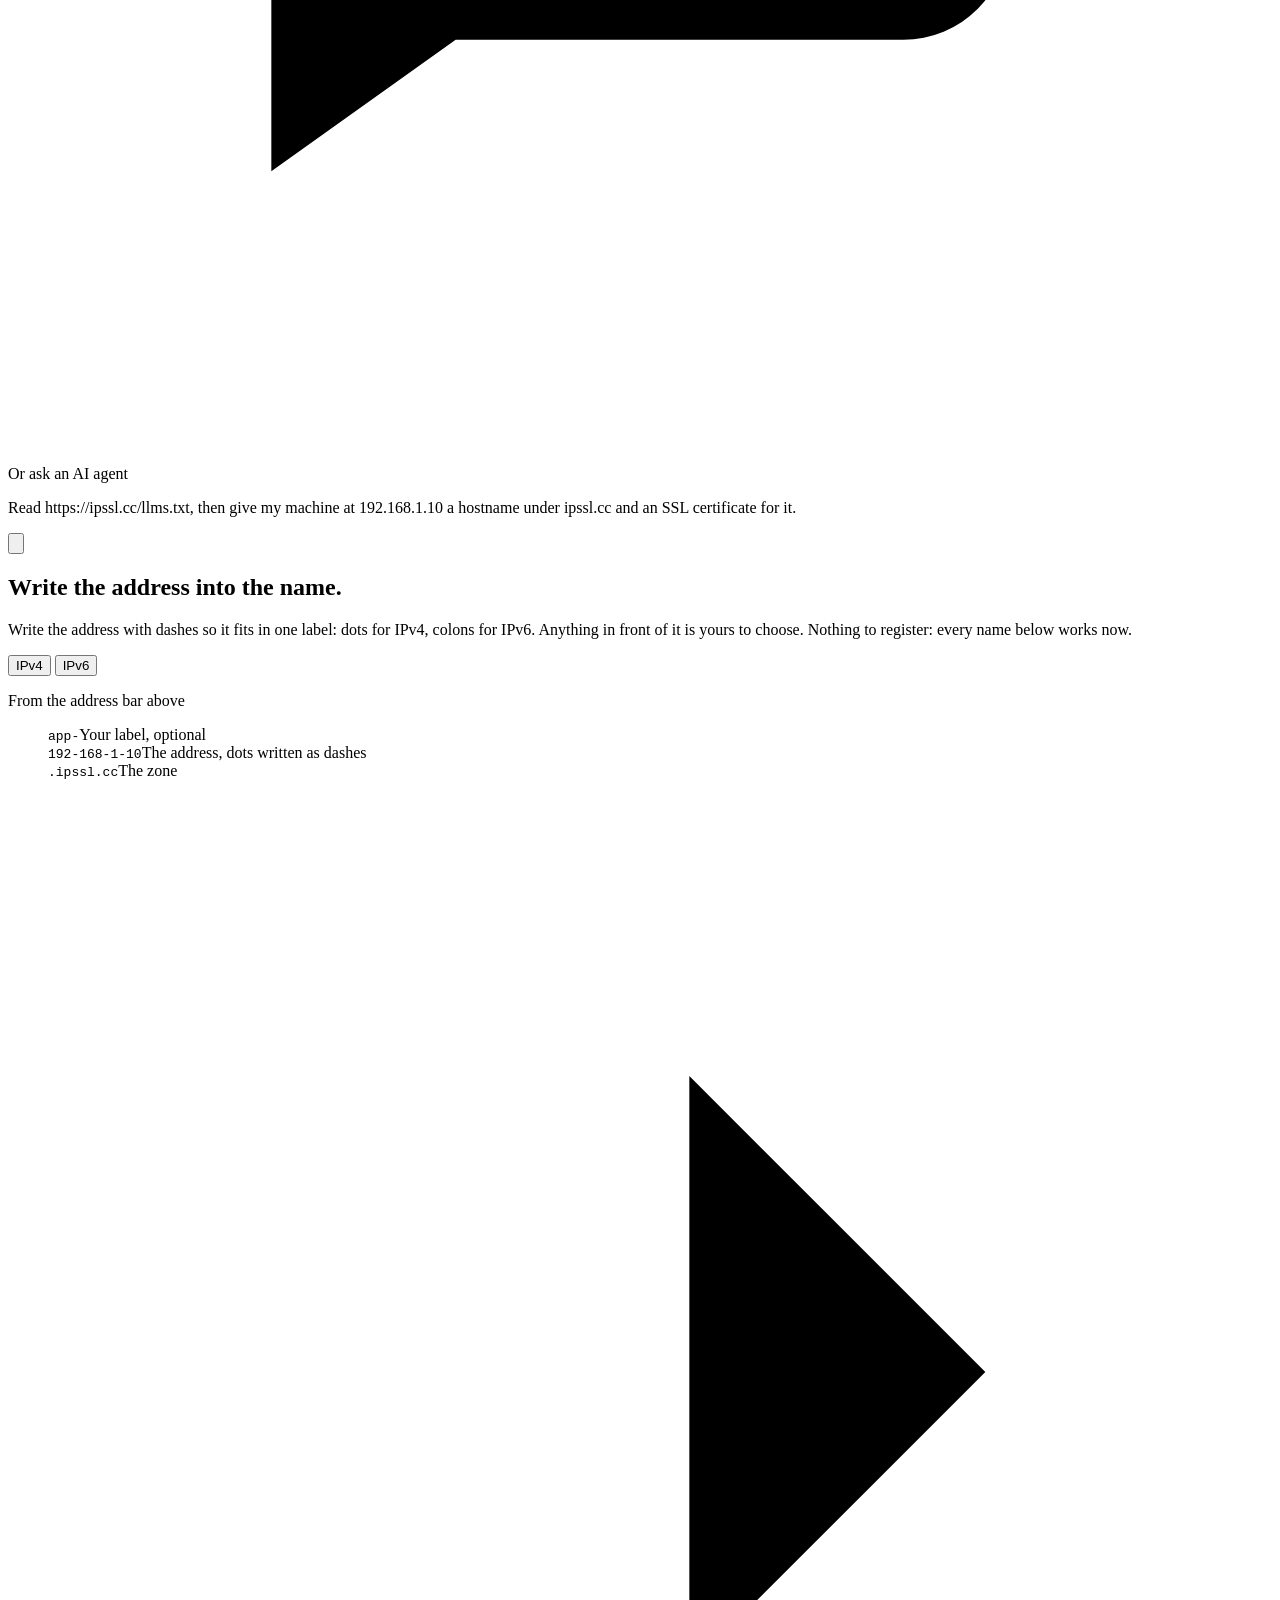
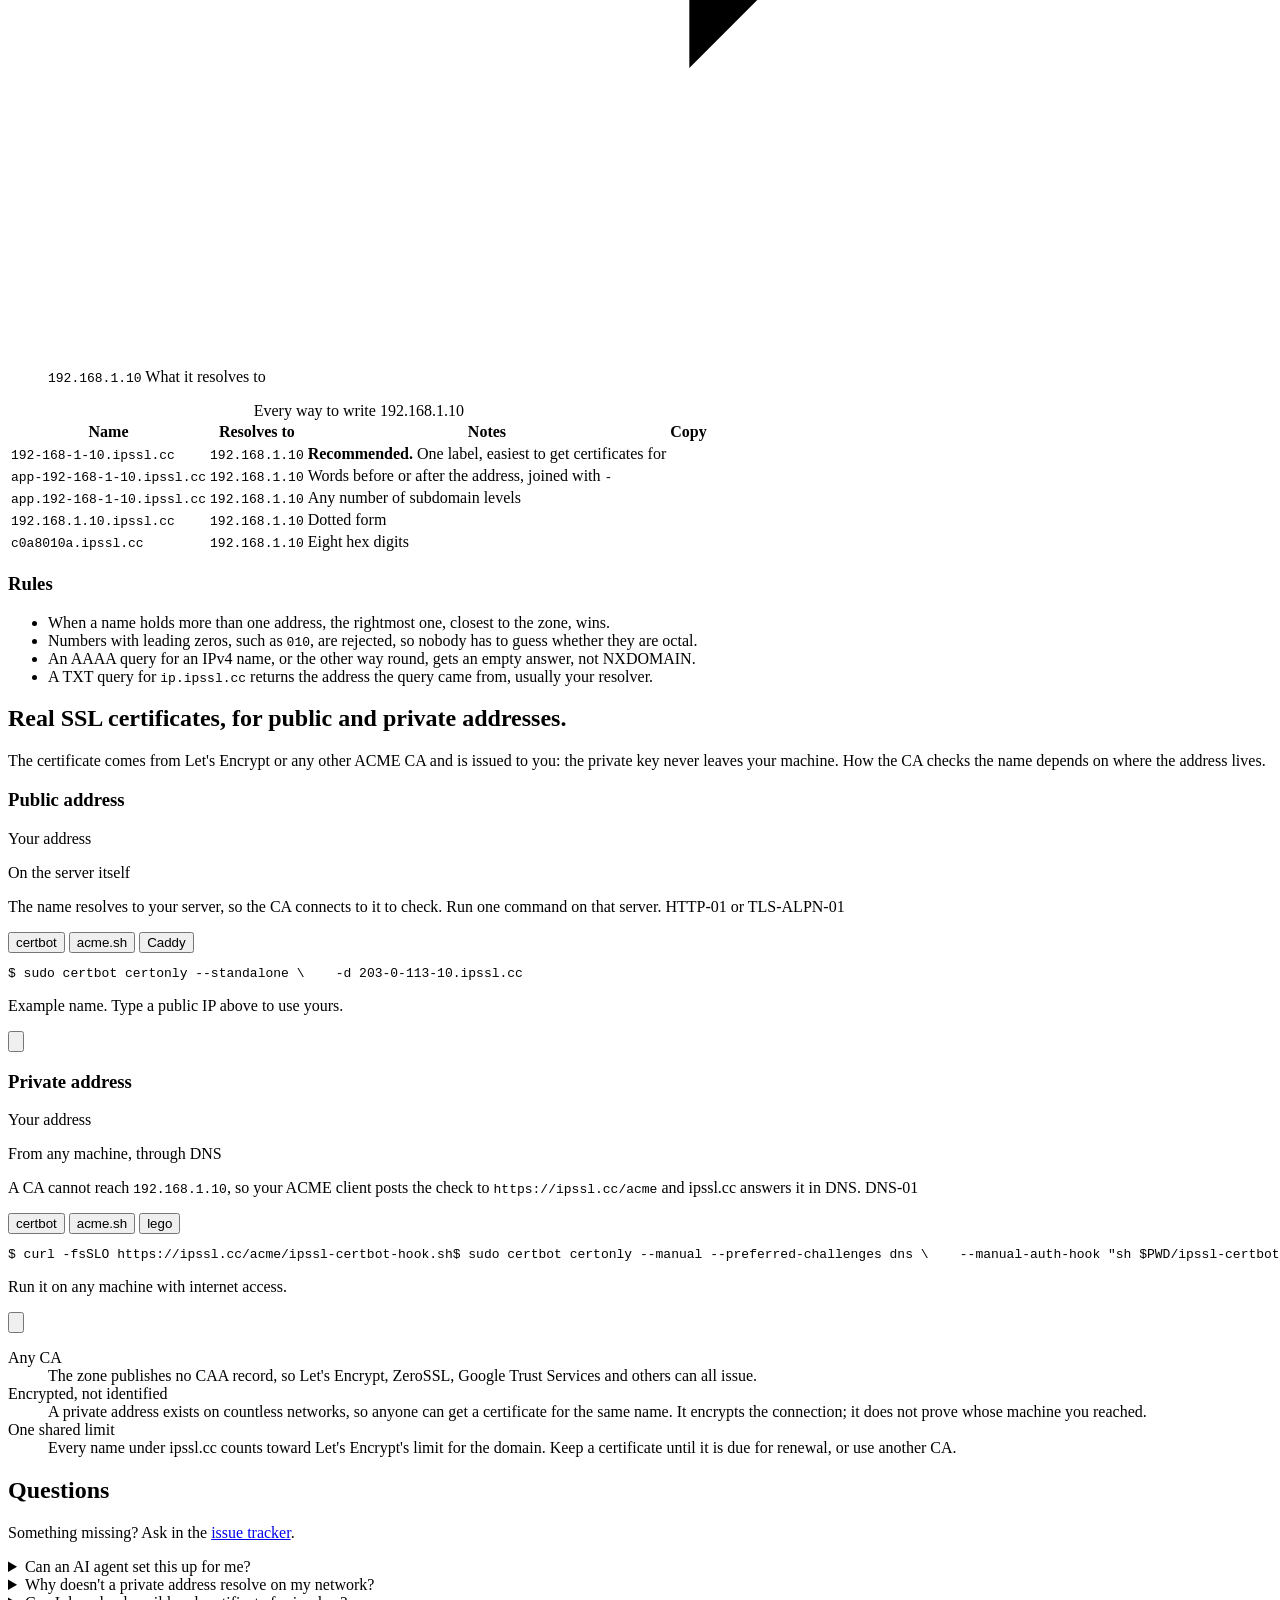
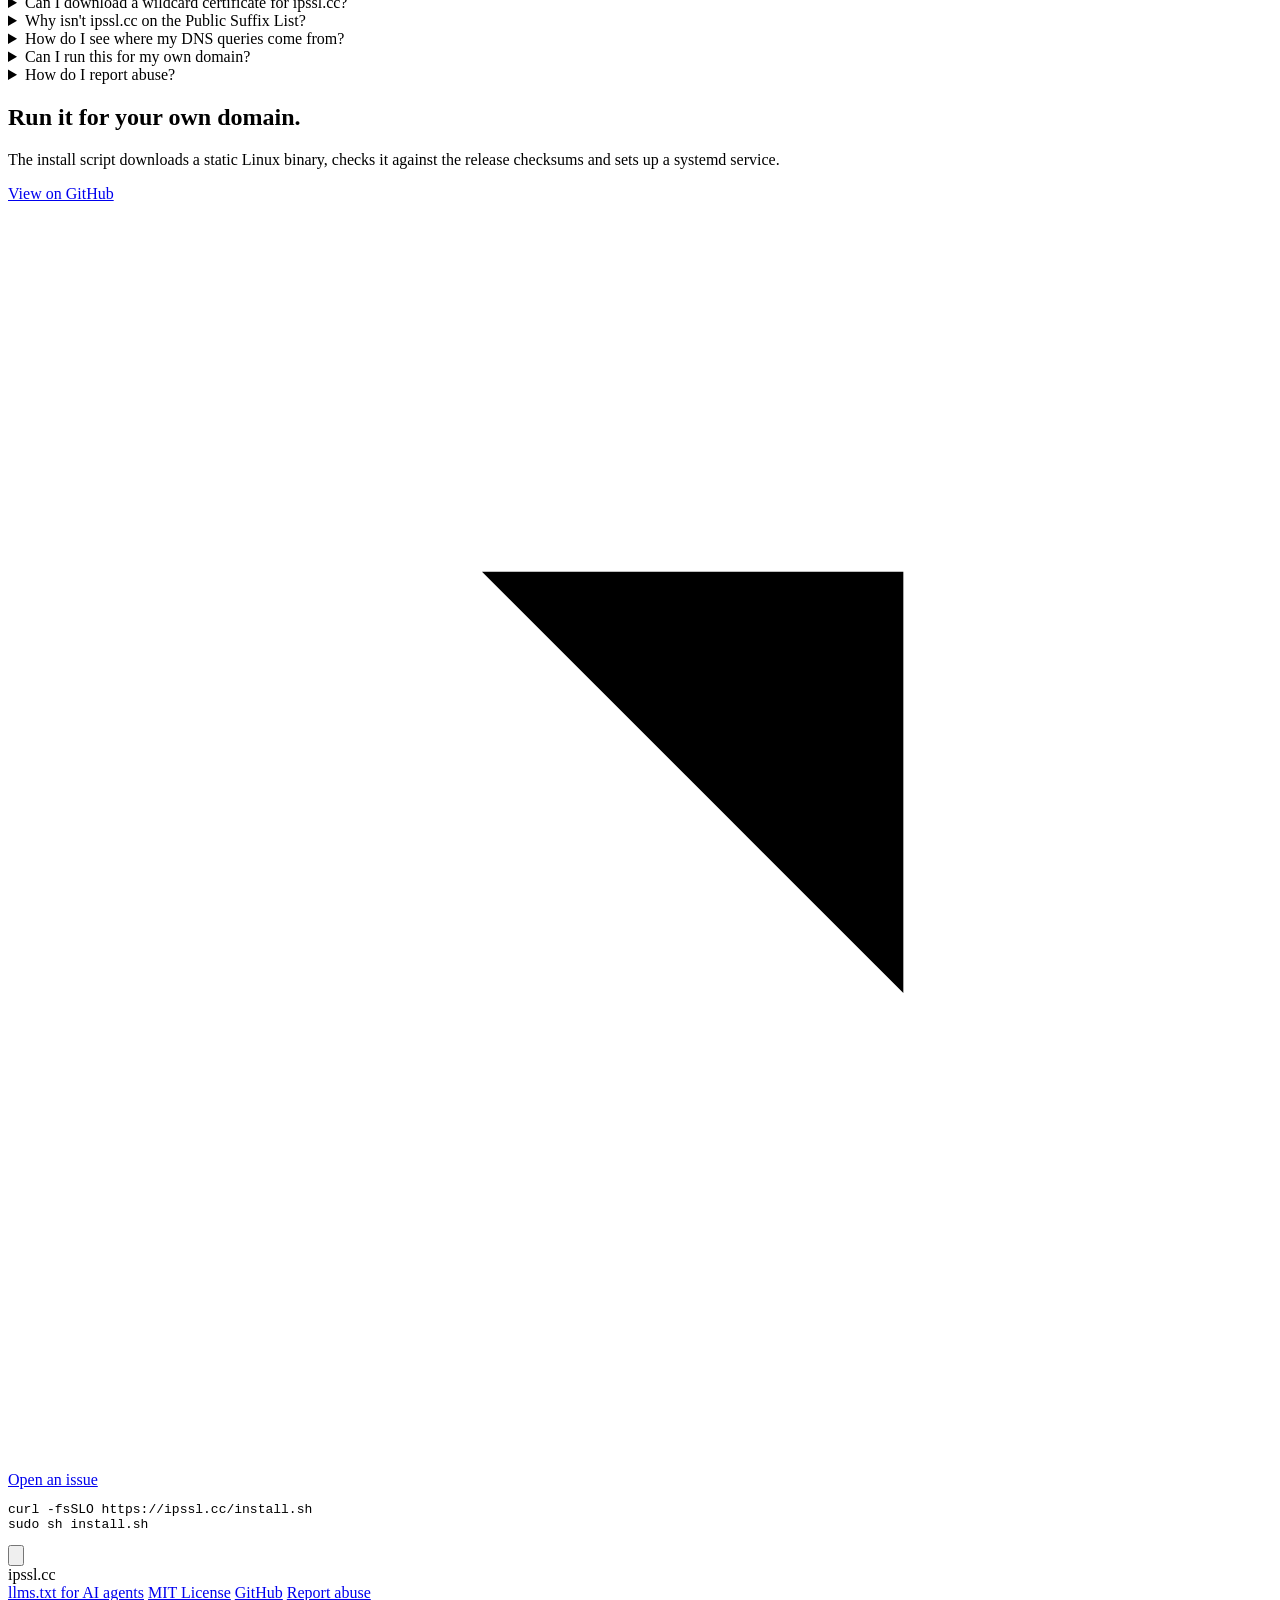
==== commit aa3e6955: "Feat: Add an IPv4 / IPv6 switch to the names section The page had no IPv6 example. A segmented switc" ====
--- a/site/index.html
+++ b/site/index.html
@@ -14,8 +14,8 @@
   <link rel="canonical" href="https://ipssl.cc/">
   <link rel="icon" href="/favicon.svg" type="image/svg+xml">
   <link rel="alternate" type="text/plain" href="/llms.txt" title="ipssl.cc for AI agents">
-  <link rel="stylesheet" href="/assets/style.css?v=3">
-  <script src="/assets/app.js?v=5" defer></script>
+  <link rel="stylesheet" href="/assets/style.css?v=4">
+  <script src="/assets/app.js?v=6" defer></script>
 </head>
 <body>
   <a class="skip" href="#main" data-i18n="skip">Skip to content</a>
@@ -26,7 +26,6 @@
       <nav class="nav" aria-label="Sections">
         <a href="#names" data-i18n="nav.names">Names</a>
         <a href="#certs" data-i18n="nav.certs">Certificates</a>
-        <a href="#servers" data-i18n="nav.servers">Servers</a>
         <a href="#faq" data-i18n="nav.faq">FAQ</a>
       </nav>
       <div class="header-actions">
@@ -112,12 +111,21 @@
     <section class="section wrap" id="names" aria-labelledby="names-title">
       <div class="section-head">
         <h2 id="names-title" data-i18n="names.title">Write the address into the name.</h2>
-        <p data-i18n="names.lead">Dots become dashes, so the whole address fits in one label. Anything in front of it is yours to choose. Nothing to register: every name below works now.</p>
-      </div>
-
+        <p data-i18n="names.lead">Write the address with dashes so it fits in one label: dots for IPv4, colons for IPv6. Anything in front of it is yours to choose. Nothing to register: every name below works now.</p>
+      </div>
+
+      <div class="family-row">
+        <div class="family" role="tablist" aria-label="Address family">
+          <button type="button" role="tab" id="fam-4" data-family="4" aria-controls="names-panel" aria-selected="true">IPv4</button>
+          <button type="button" role="tab" id="fam-6" data-family="6" aria-controls="names-panel" aria-selected="false" tabindex="-1">IPv6</button>
+        </div>
+        <p class="family-note" id="family-note">From the address bar above</p>
+      </div>
+
+      <div class="names-panel" id="names-panel" role="tabpanel" aria-labelledby="fam-4">
       <figure class="anatomy" id="anatomy">
-        <div class="seg seg-label"><code id="anat-label">app-</code><span class="cap" data-i18n="anat.label">Your label, optional</span></div>
-        <div class="seg seg-addr"><code id="anat-addr">192-168-1-10</code><span class="cap" data-i18n="anat.addr">The address, dots written as dashes</span></div>
+        <div class="seg seg-label"><code id="anat-label">app-</code><span class="cap" id="anat-label-cap">Your label, optional</span></div>
+        <div class="seg seg-addr"><code id="anat-addr">192-168-1-10</code><span class="cap" id="anat-addr-cap">The address, dots written as dashes</span></div>
         <div class="seg seg-zone"><code>.ipssl.cc</code><span class="cap" data-i18n="anat.zone">The zone</span></div>
         <div class="seg seg-result">
           <code><svg class="icon" viewBox="0 0 24 24" aria-hidden="true"><path d="M5 12h14M13 6l6 6-6 6"/></svg><span id="anat-ip">192.168.1.10</span></code>
@@ -147,11 +155,11 @@
           <ul>
             <li data-i18n="rules.r1">When a name holds more than one address, the rightmost one, closest to the zone, wins.</li>
             <li data-i18n="rules.r2">Numbers with leading zeros, such as <code>010</code>, are rejected, so nobody has to guess whether they are octal.</li>
-            <li data-i18n="rules.r5">IPv6 works the same way: write <code>:</code> as <code>-</code> and <code>::</code> as <code>--</code>, and put words in front of it in their own label.</li>
             <li data-i18n="rules.r3">An AAAA query for an IPv4 name, or the other way round, gets an empty answer, not NXDOMAIN.</li>
             <li data-i18n="rules.r4">A TXT query for <code>ip.ipssl.cc</code> returns the address the query came from, usually your resolver.</li>
           </ul>
         </aside>
+      </div>
       </div>
     </section>
 
@@ -225,46 +233,6 @@
       </dl>
     </section>
 
-    <section class="section wrap" id="servers" aria-labelledby="servers-title">
-      <div class="section-head">
-        <h2 id="servers-title" data-i18n="servers.title">Answered by four name servers in four cities, on two networks.</h2>
-        <p data-i18n="servers.lead">Each one answers over UDP and TCP on port 53 and runs the same open source server. All but San Jose also answer over IPv6.</p>
-      </div>
-      <div class="servers">
-        <ul class="ns-list">
-          <li>
-            <div class="ns-name"><code>ns1.ipssl.cc</code><span data-i18n="region.tokyo">Tokyo</span></div>
-            <div class="ns-addrs"><code>191.223.220.59</code><code>2403:18c0:1000:33e:c483:bbff:fe27:42c3</code></div>
-          </li>
-          <li>
-            <div class="ns-name"><code>ns2.ipssl.cc</code><span data-i18n="region.la">Los Angeles</span></div>
-            <div class="ns-addrs"><code>45.59.187.41</code><code>2605:52c0:3:1c4:be24:11ff:fe87:11f7</code></div>
-          </li>
-          <li>
-            <div class="ns-name"><code>ns3.ipssl.cc</code><span data-i18n="region.hk">Hong Kong</span></div>
-            <div class="ns-addrs"><code>191.223.218.37</code><code>2403:18c0:5:b56:be24:11ff:fe0e:1a61</code></div>
-          </li>
-          <li>
-            <div class="ns-name"><code>ns4.ipssl.cc</code><span data-i18n="region.sj">San Jose</span></div>
-            <div class="ns-addrs"><code>165.1.71.149</code></div>
-          </li>
-        </ul>
-        <dl class="facts">
-          <div>
-            <dt data-i18n="facts.rl.t">Rate limited, never cut off</dt>
-            <dd data-i18n="facts.rl.d">UDP answers are limited per client network so the servers cannot be used to flood someone else. A resolver that gets a truncated answer retries over TCP, which is never limited.</dd>
-          </div>
-          <div>
-            <dt data-i18n="facts.log.t">No query logs</dt>
-            <dd data-i18n="facts.log.d">The servers keep aggregate counters only, such as how many A queries they answered. Query names and client addresses are not logged.</dd>
-          </div>
-          <div>
-            <dt data-i18n="facts.rust.t">Small, written in Rust</dt>
-            <dd data-i18n="facts.rust.d">An authoritative server built on hickory-dns. Config changes load without dropping a query.</dd>
-          </div>
-        </dl>
-      </div>
-    </section>
 
     <section class="section wrap faq" id="faq" aria-labelledby="faq-title">
       <div class="section-head">
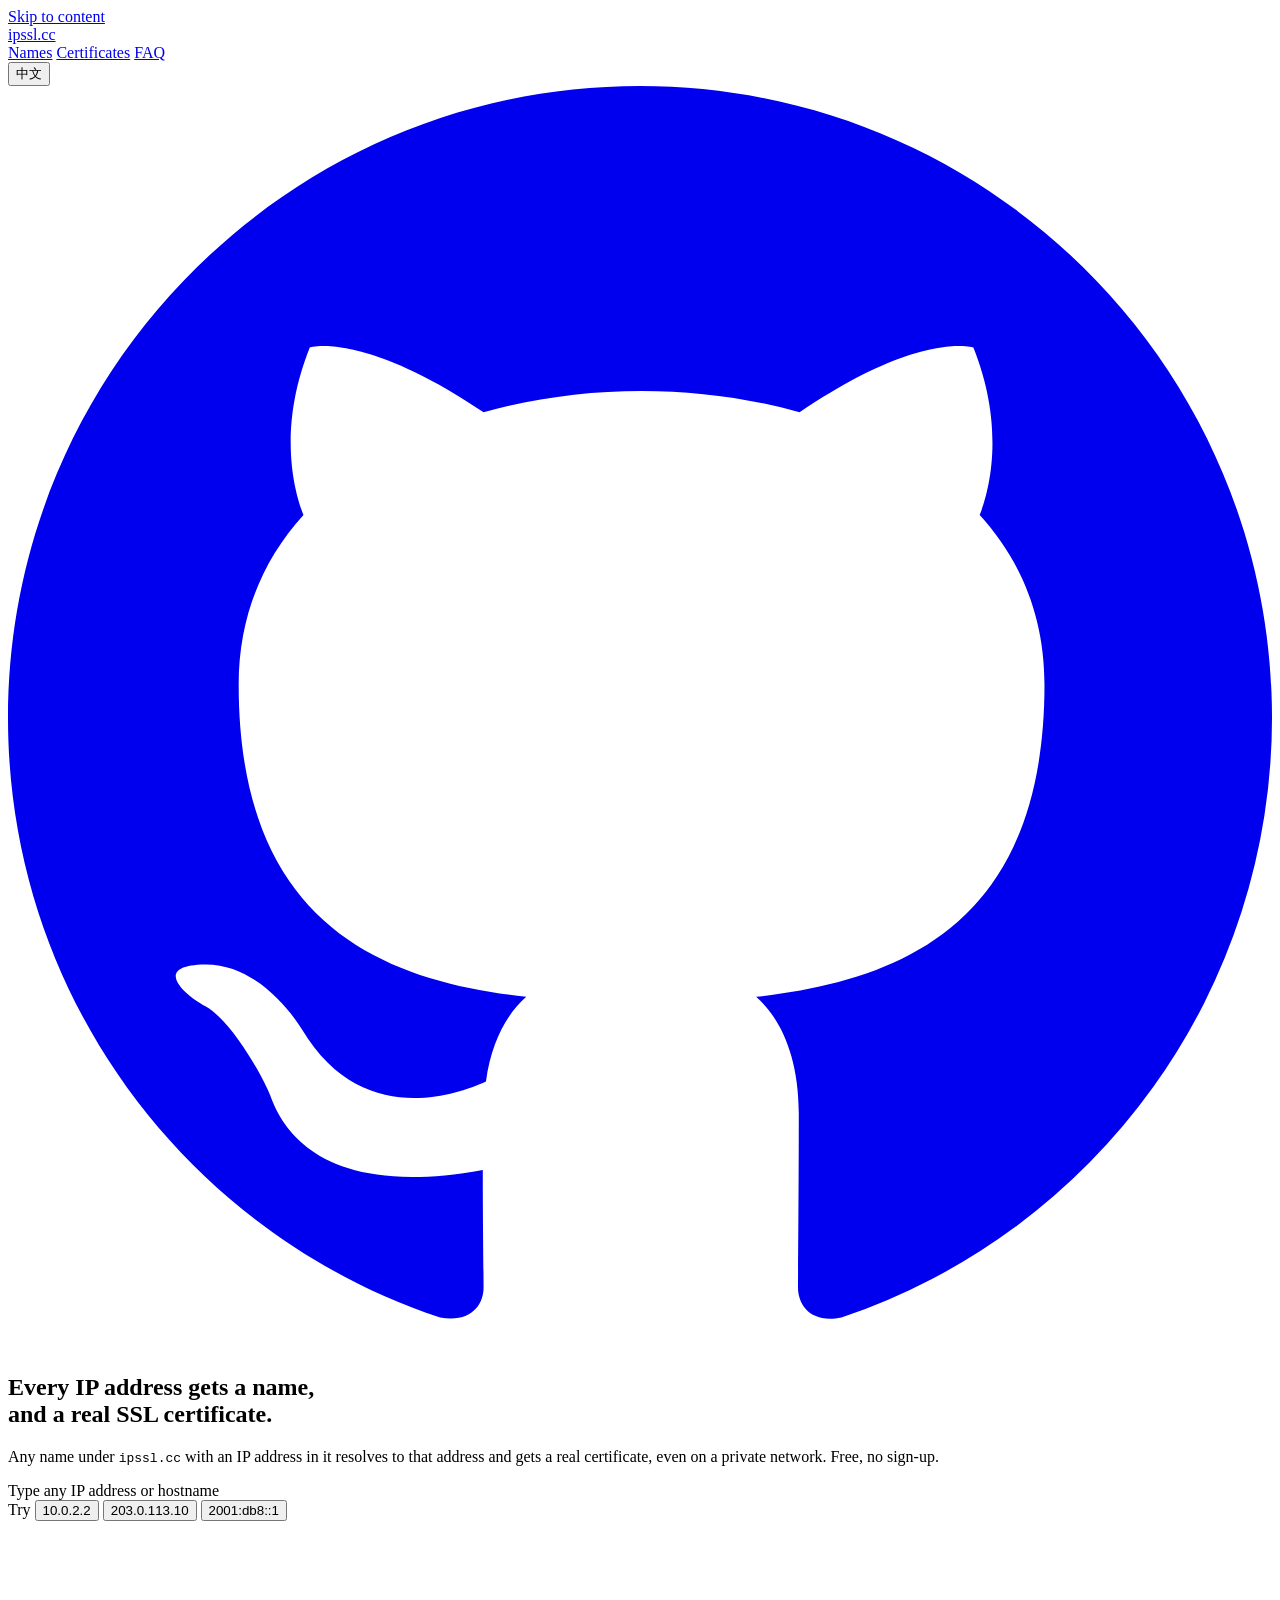
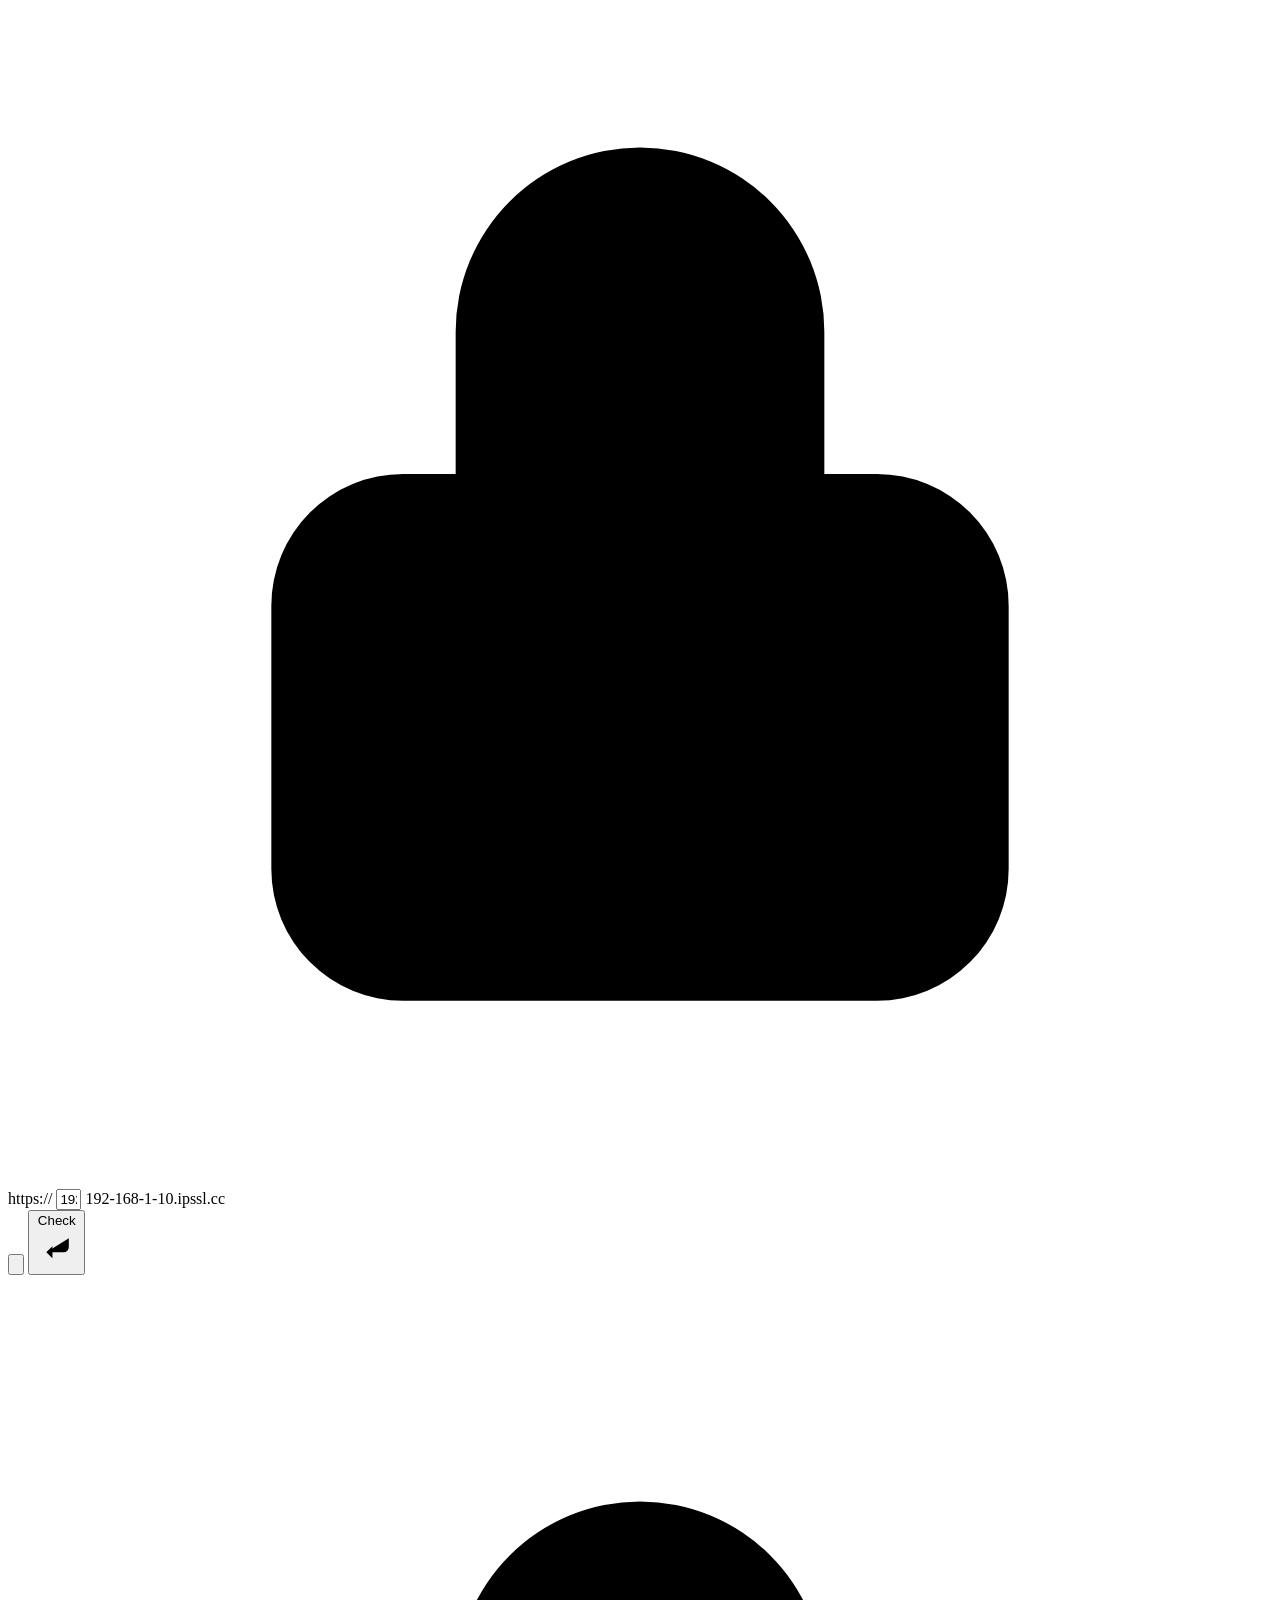
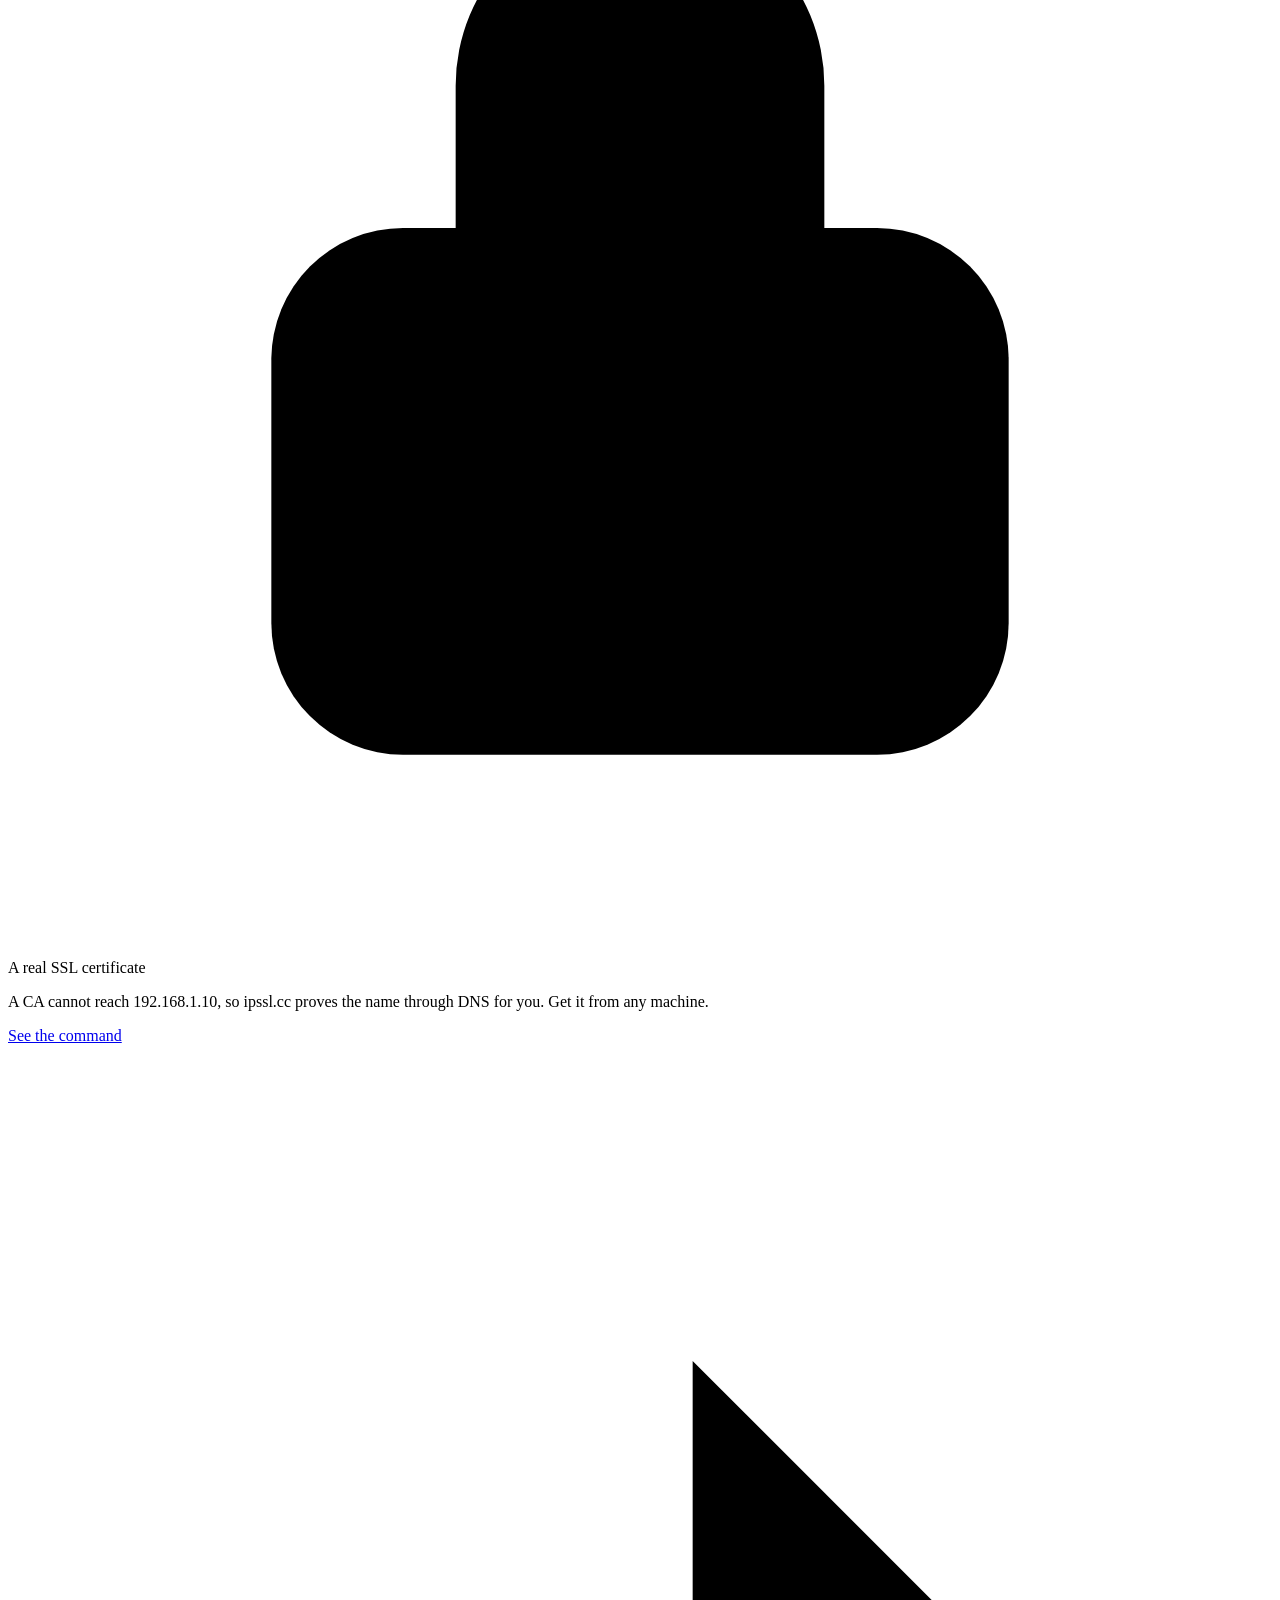
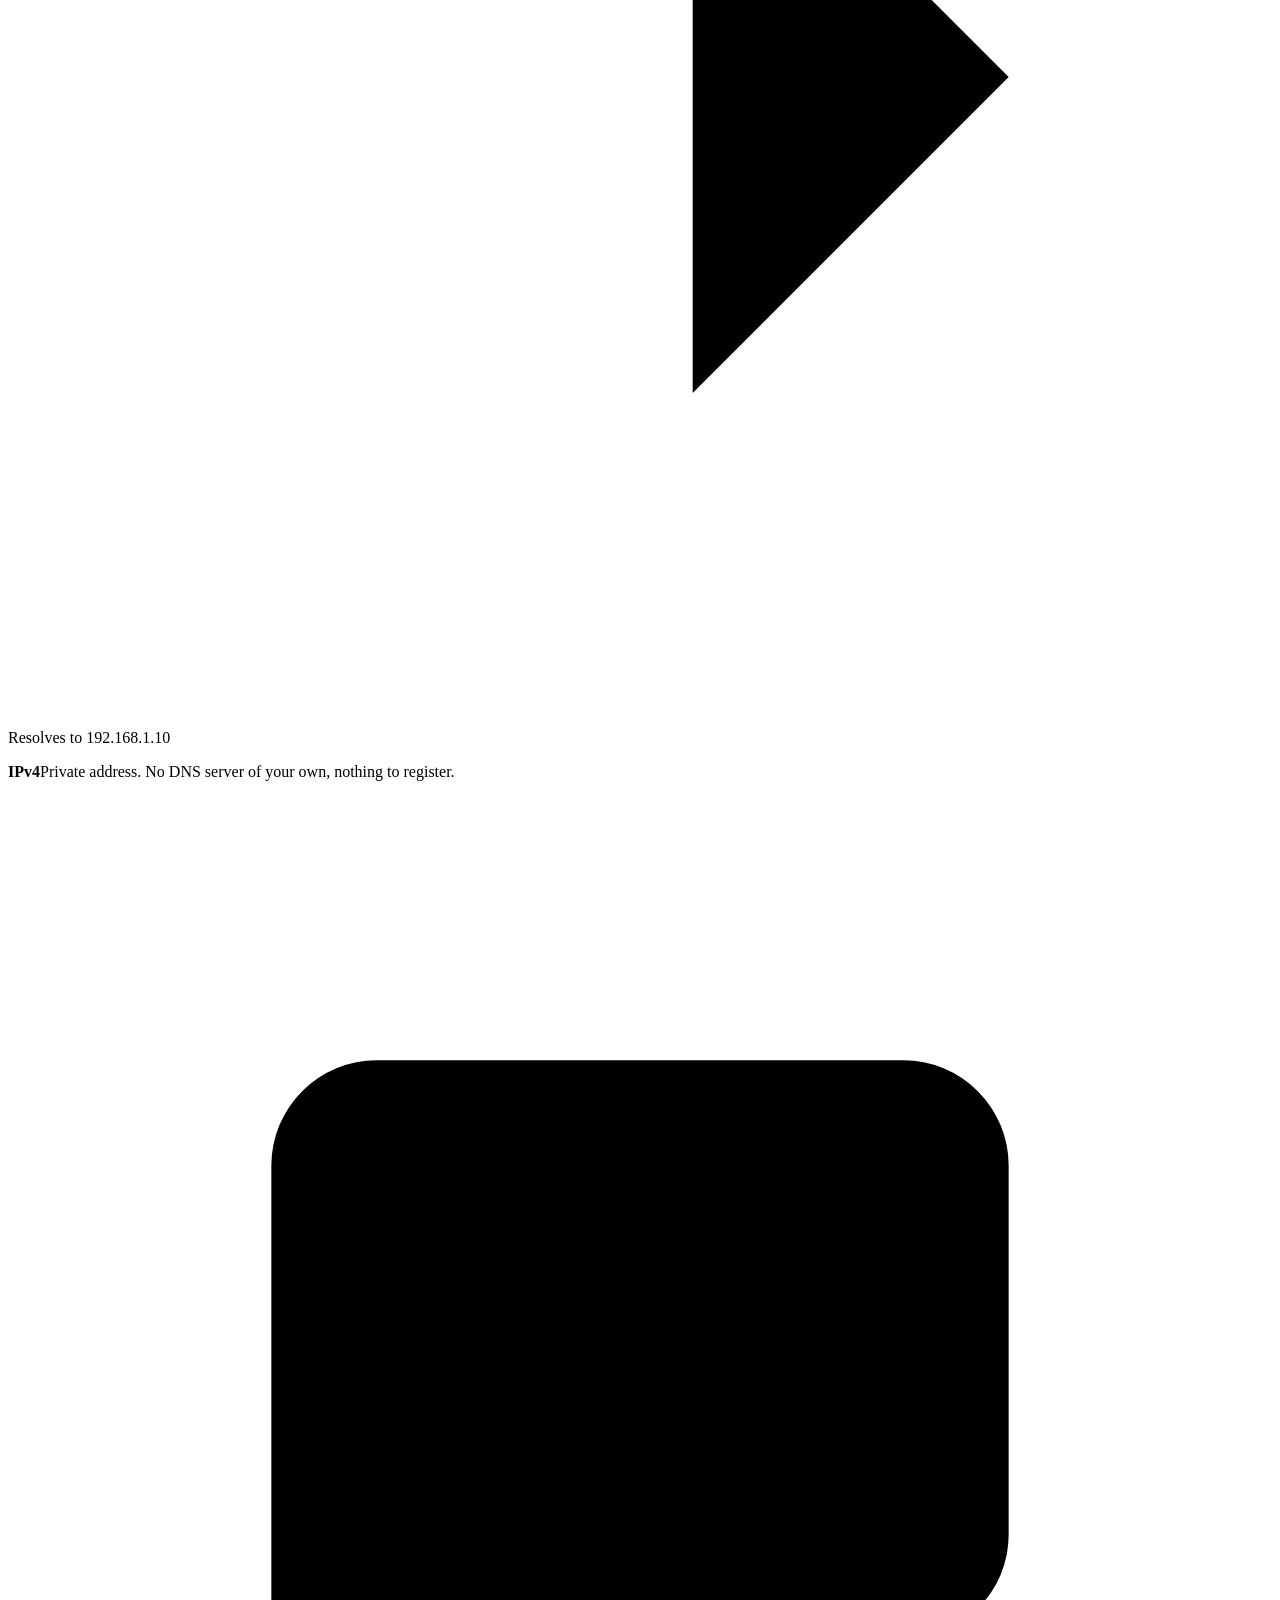
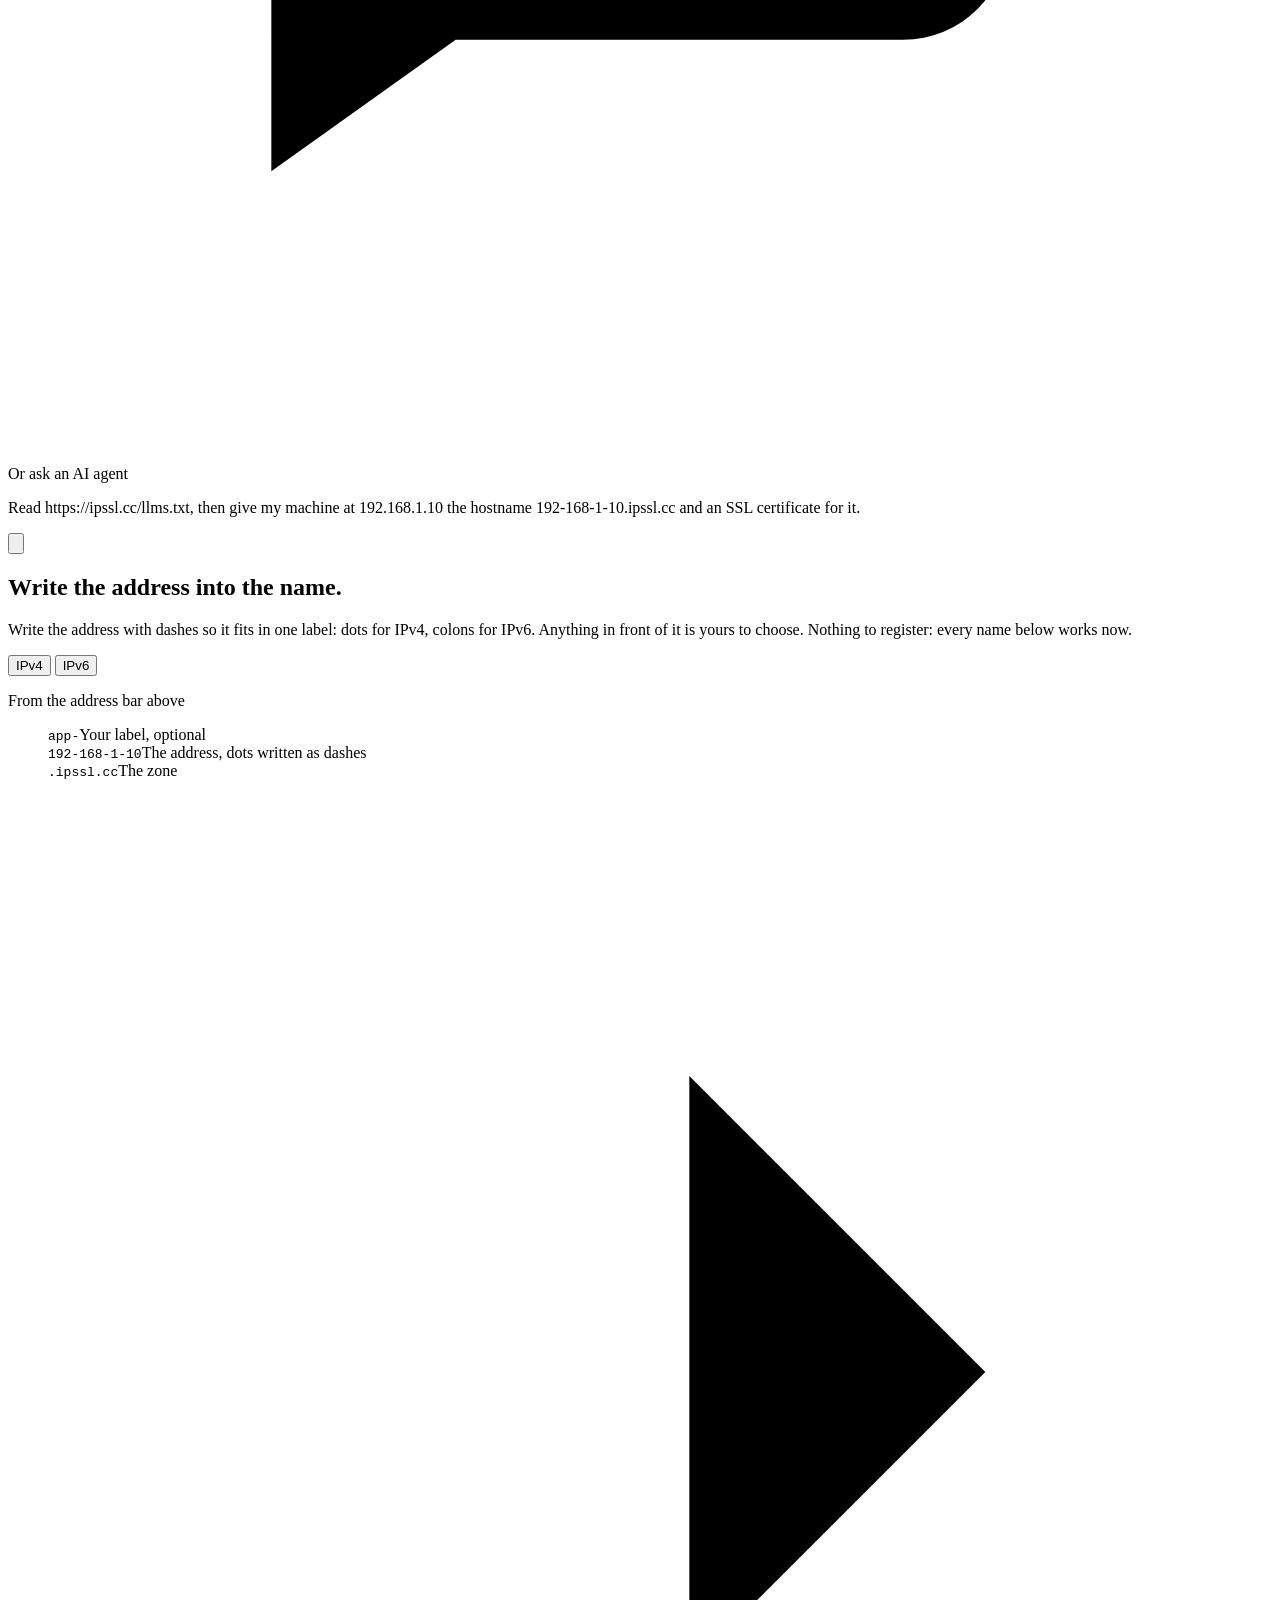
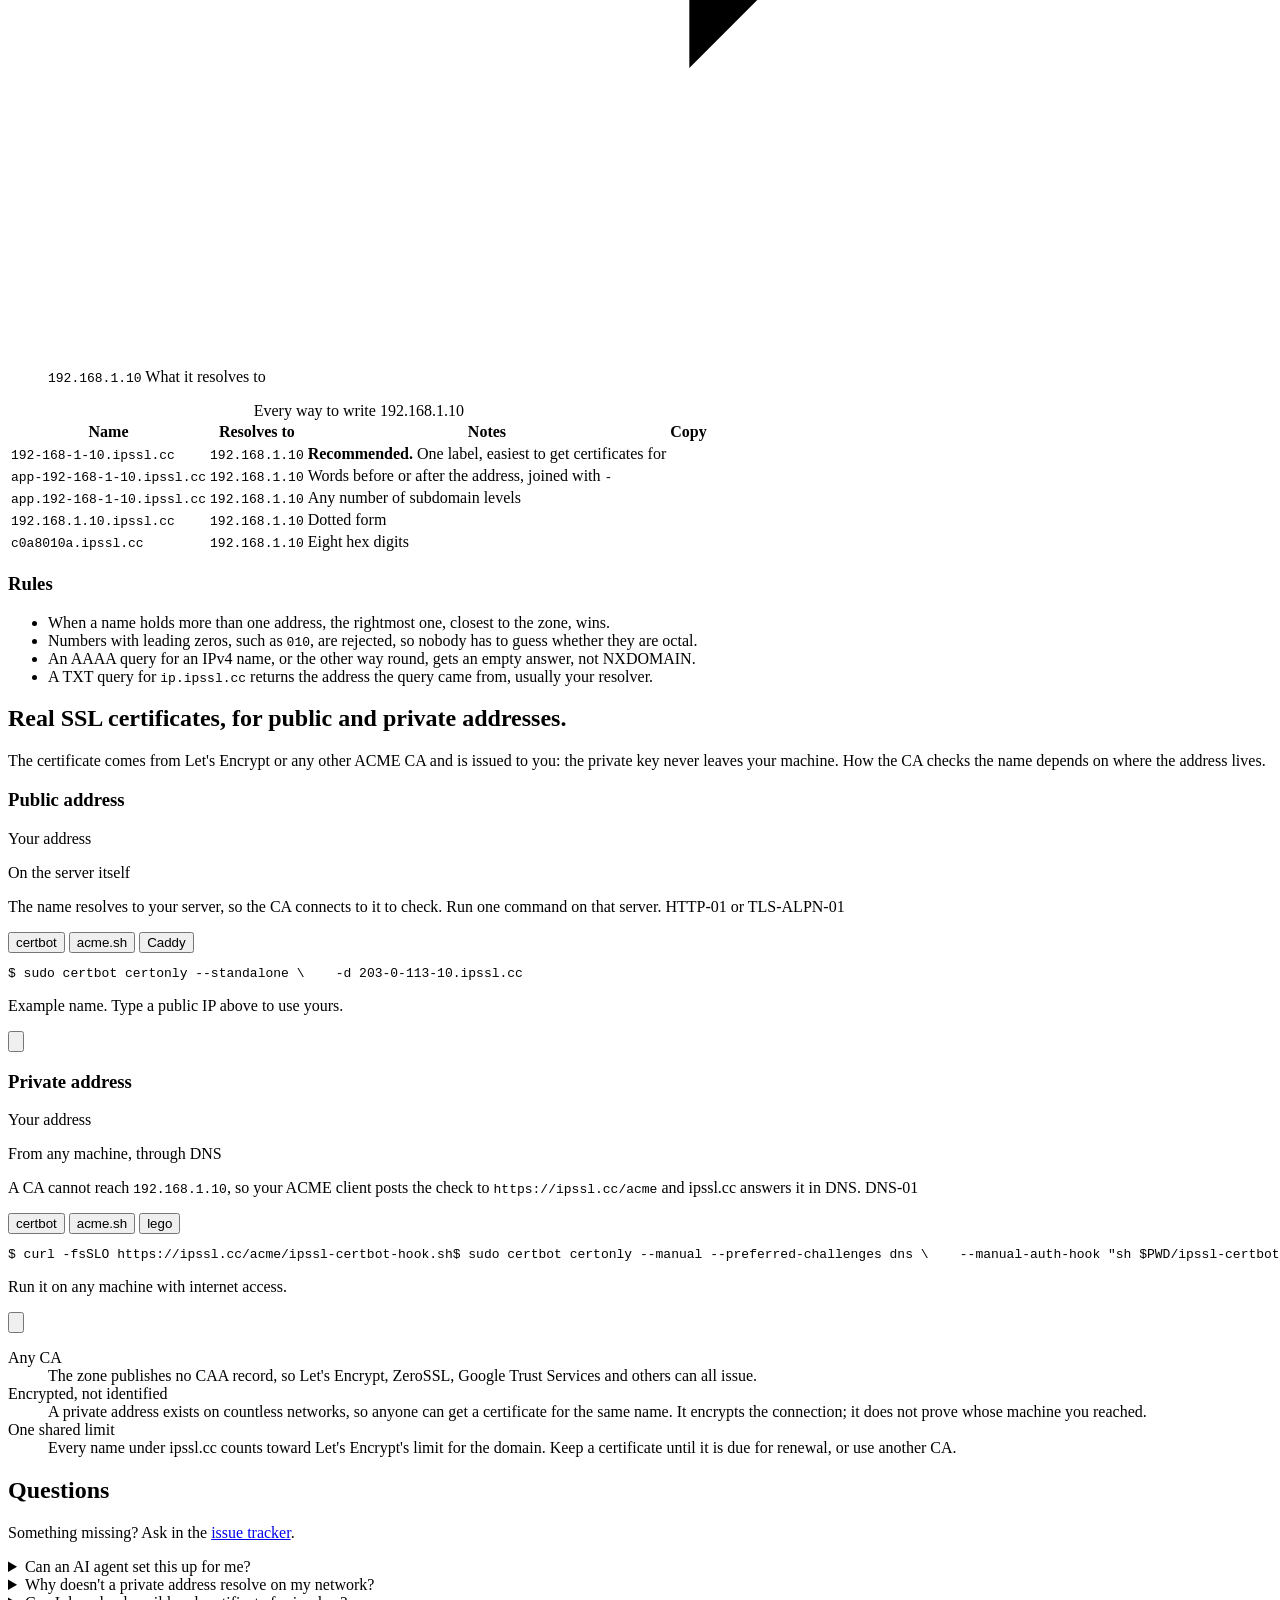
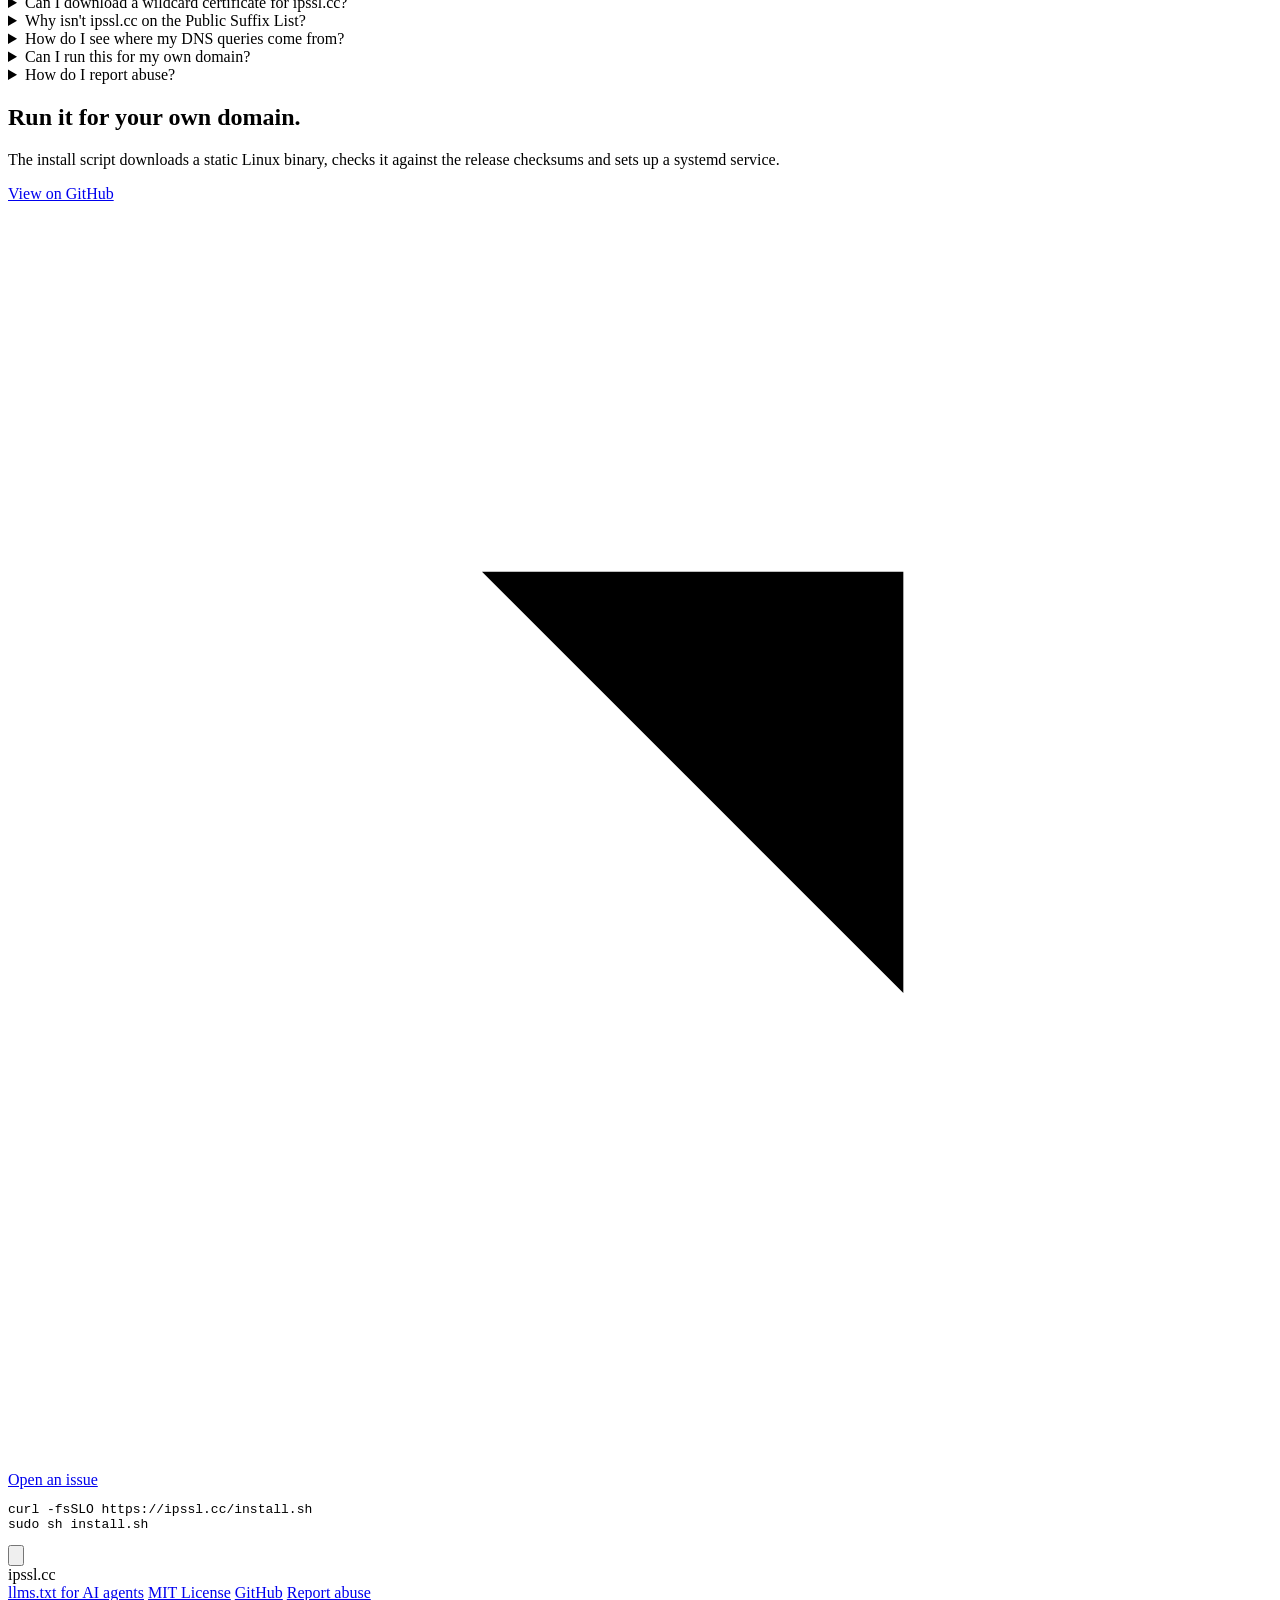
==== commit 6b5246d8: "Fix: Make the address bar answer the way DNS and the CAs do - A name without an address (ns1, ip, th" ====
--- a/site/index.html
+++ b/site/index.html
@@ -14,8 +14,8 @@
   <link rel="canonical" href="https://ipssl.cc/">
   <link rel="icon" href="/favicon.svg" type="image/svg+xml">
   <link rel="alternate" type="text/plain" href="/llms.txt" title="ipssl.cc for AI agents">
-  <link rel="stylesheet" href="/assets/style.css?v=4">
-  <script src="/assets/app.js?v=6" defer></script>
+  <link rel="stylesheet" href="/assets/style.css?v=5">
+  <script src="/assets/app.js?v=7" defer></script>
 </head>
 <body>
   <a class="skip" href="#main" data-i18n="skip">Skip to content</a>
@@ -102,7 +102,7 @@
             <svg class="icon" viewBox="0 0 24 24" aria-hidden="true"><path d="M5 18.5V7a2 2 0 0 1 2-2h10a2 2 0 0 1 2 2v7a2 2 0 0 1-2 2H8.5Z"/><path d="M9 10h6M9 13h3.5"/></svg>
             <span data-i18n="ai.label">Or ask an AI agent</span>
           </p>
-          <p class="ask-prompt" id="ai-prompt">Read https://ipssl.cc/llms.txt, then give my machine at 192.168.1.10 a hostname under ipssl.cc and an SSL certificate for it.</p>
+          <p class="ask-prompt" id="ai-prompt">Read https://ipssl.cc/llms.txt, then give my machine at 192.168.1.10 the hostname 192-168-1-10.ipssl.cc and an SSL certificate for it.</p>
           <button class="copy" id="ai-copy" type="button" aria-label="Copy prompt"><svg class="icon" viewBox="0 0 24 24" aria-hidden="true"><rect x="9" y="9" width="11" height="11" rx="2"/><path d="M5 15V6a2 2 0 0 1 2-2h9"/></svg></button>
         </div>
       </div>
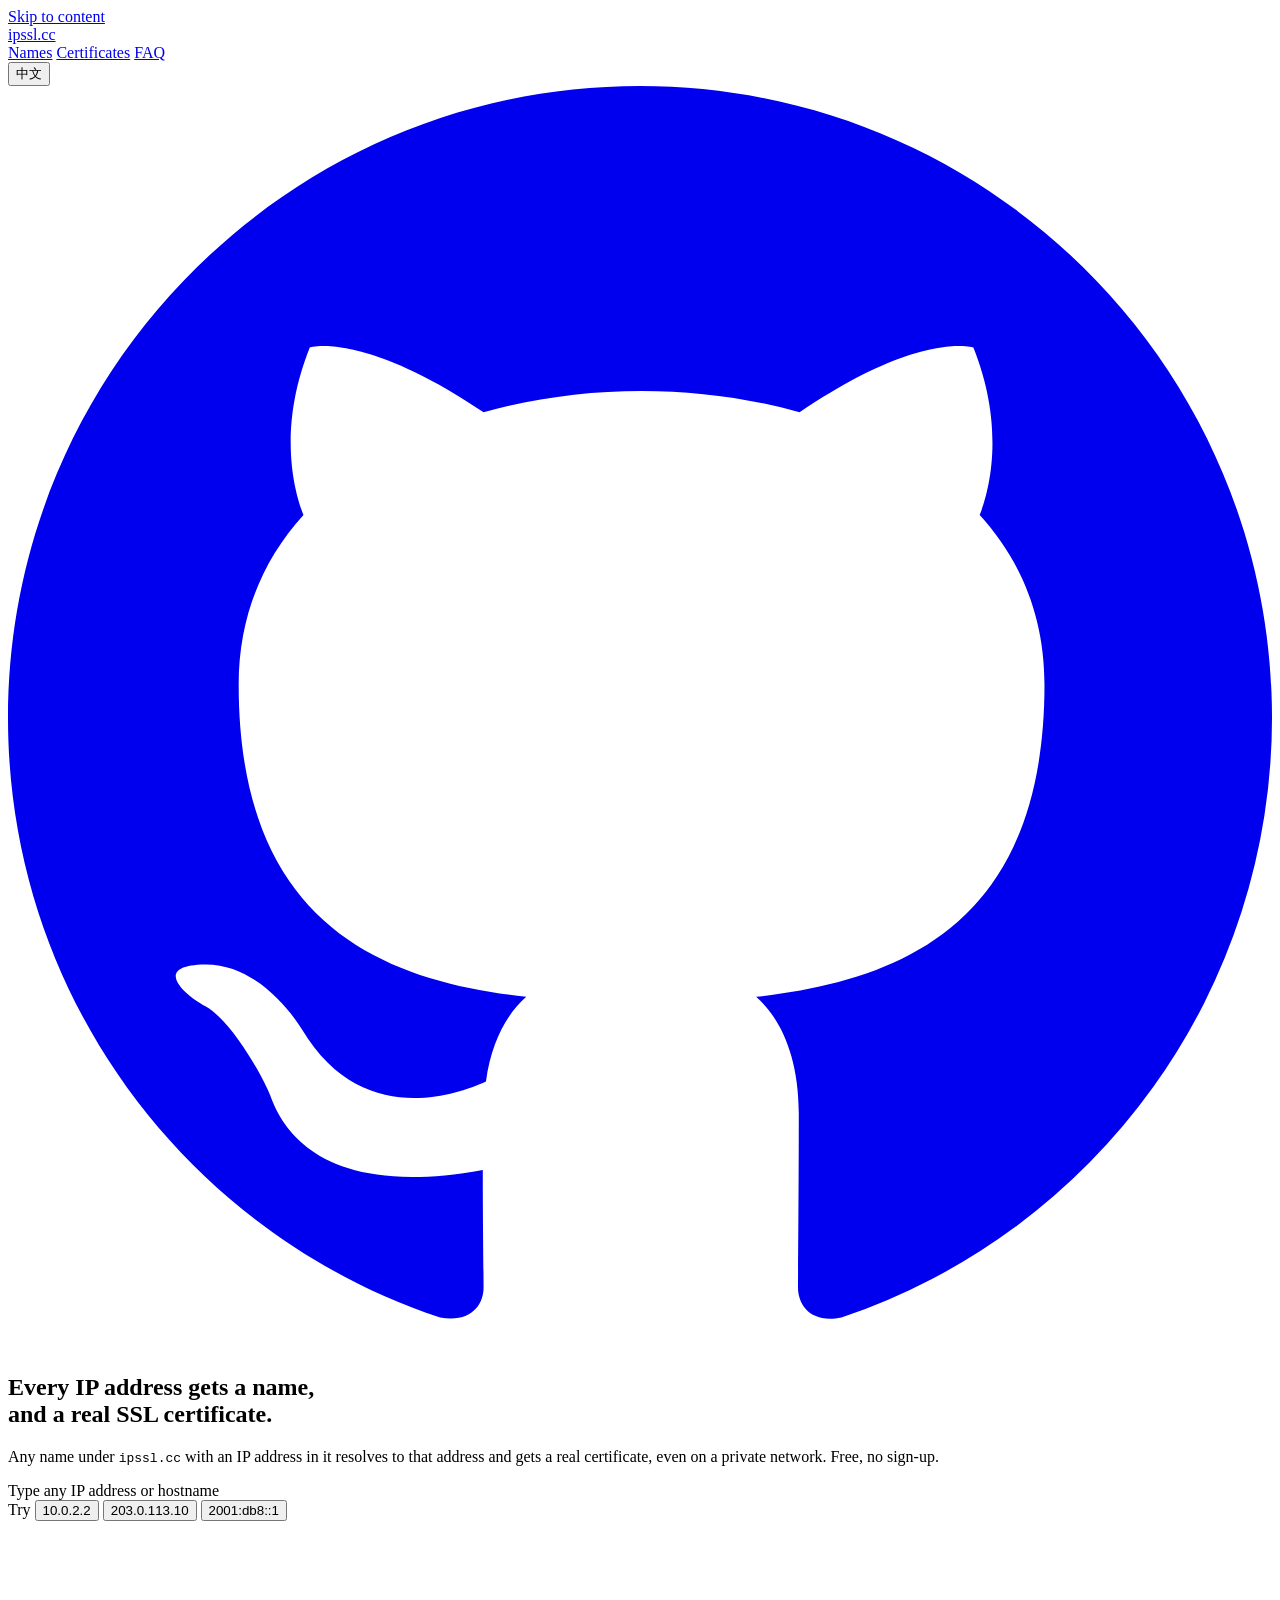
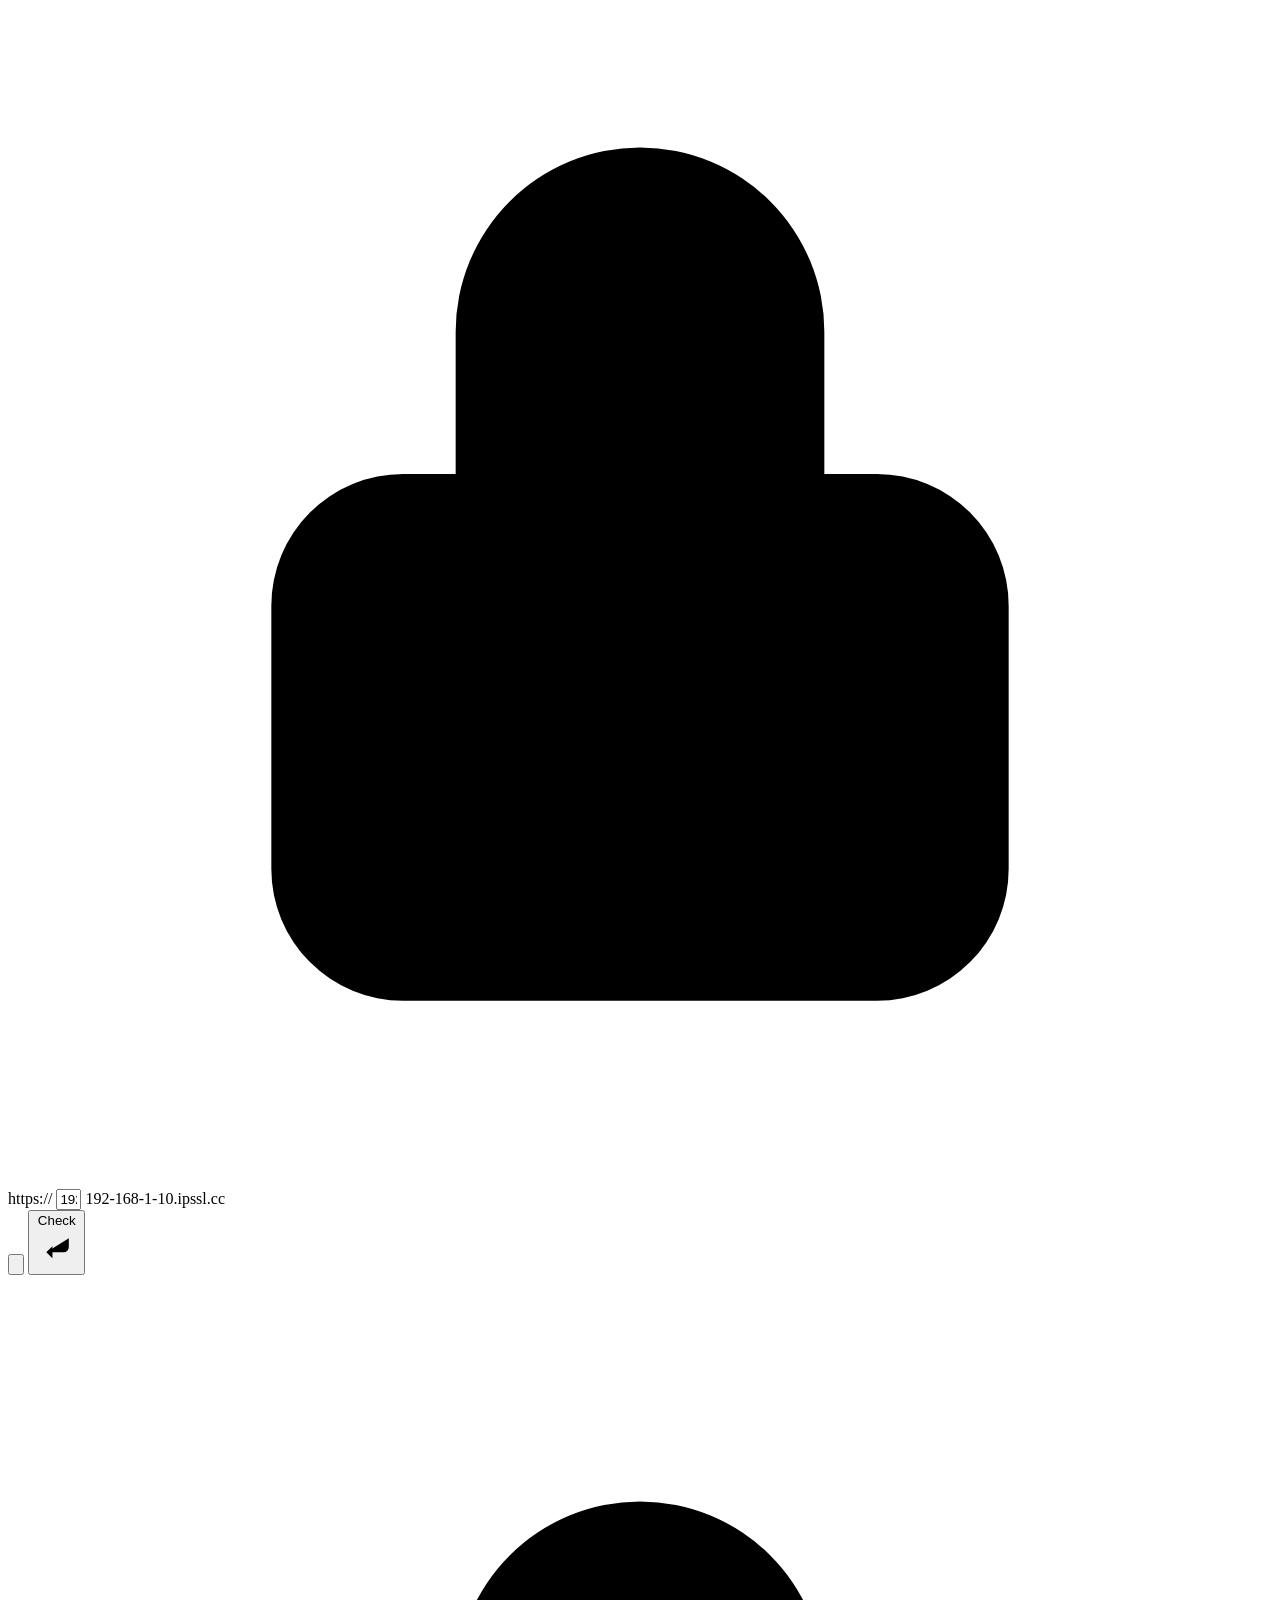
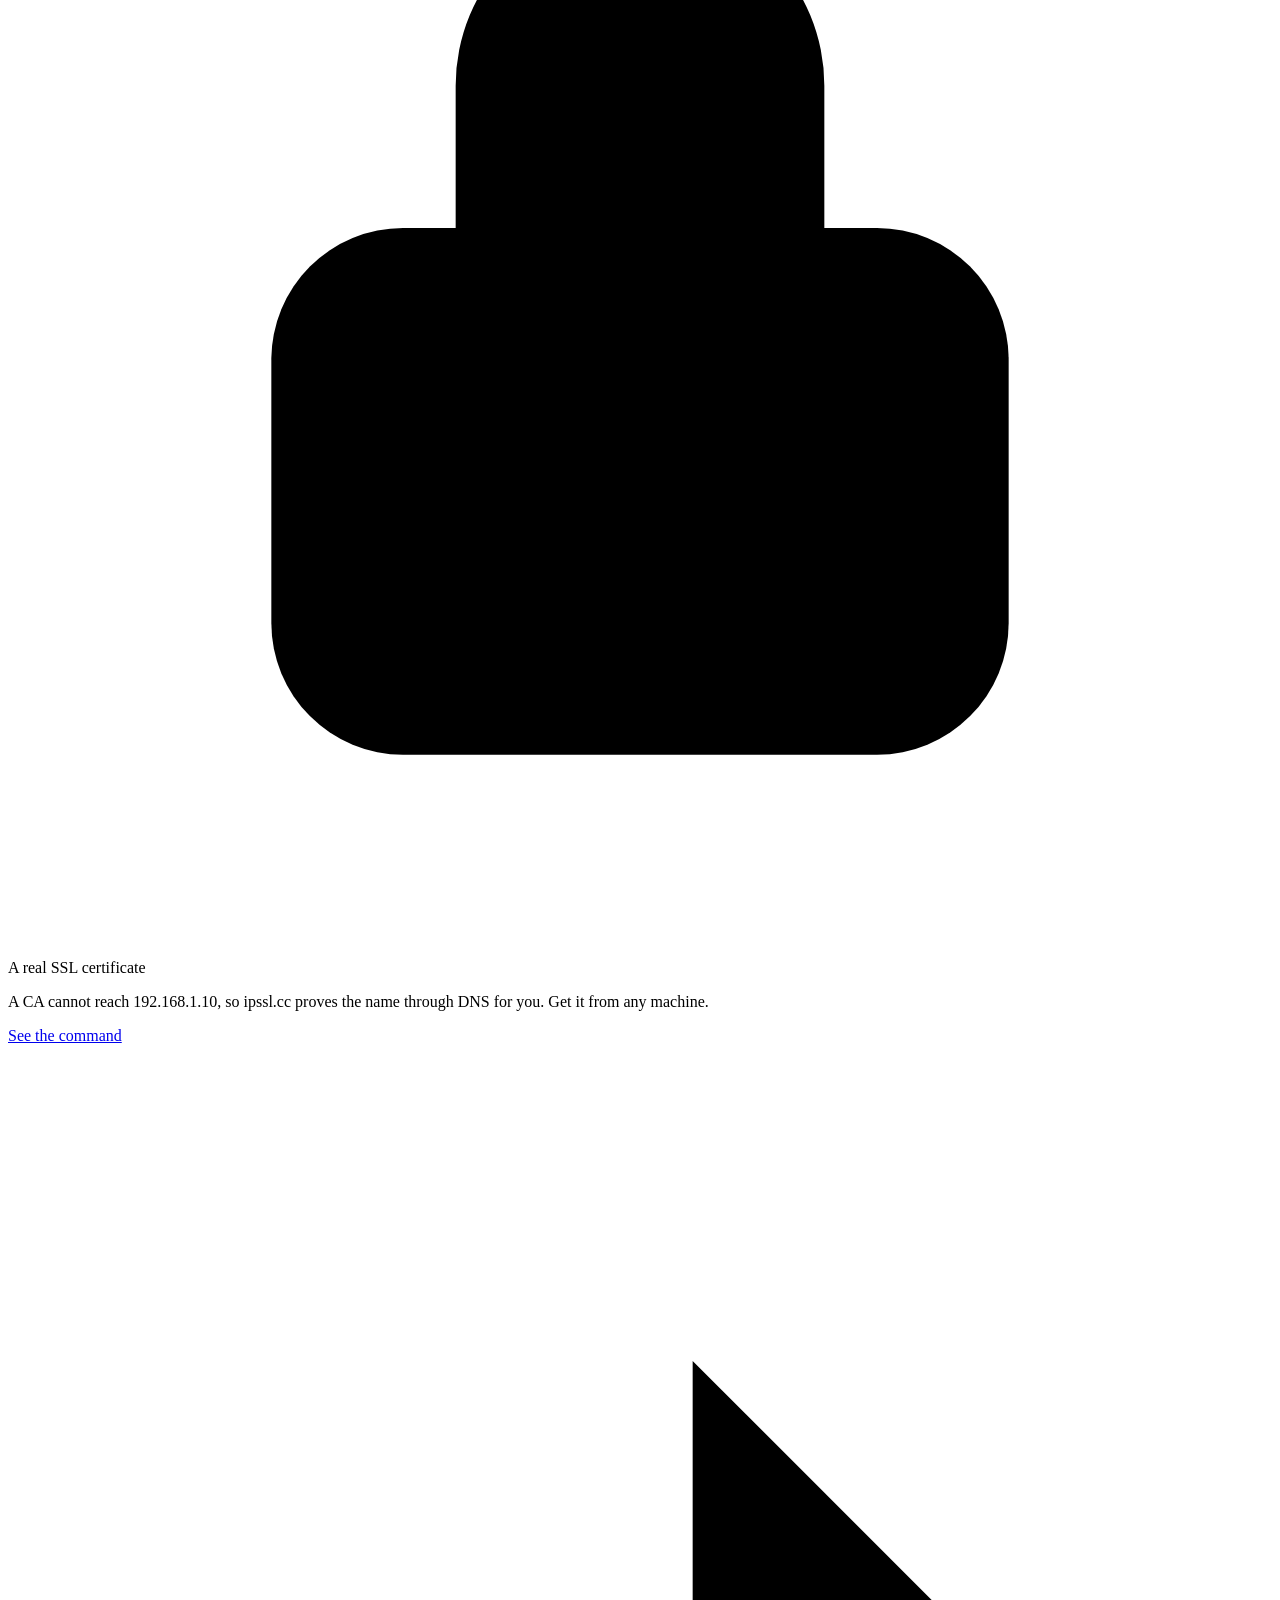
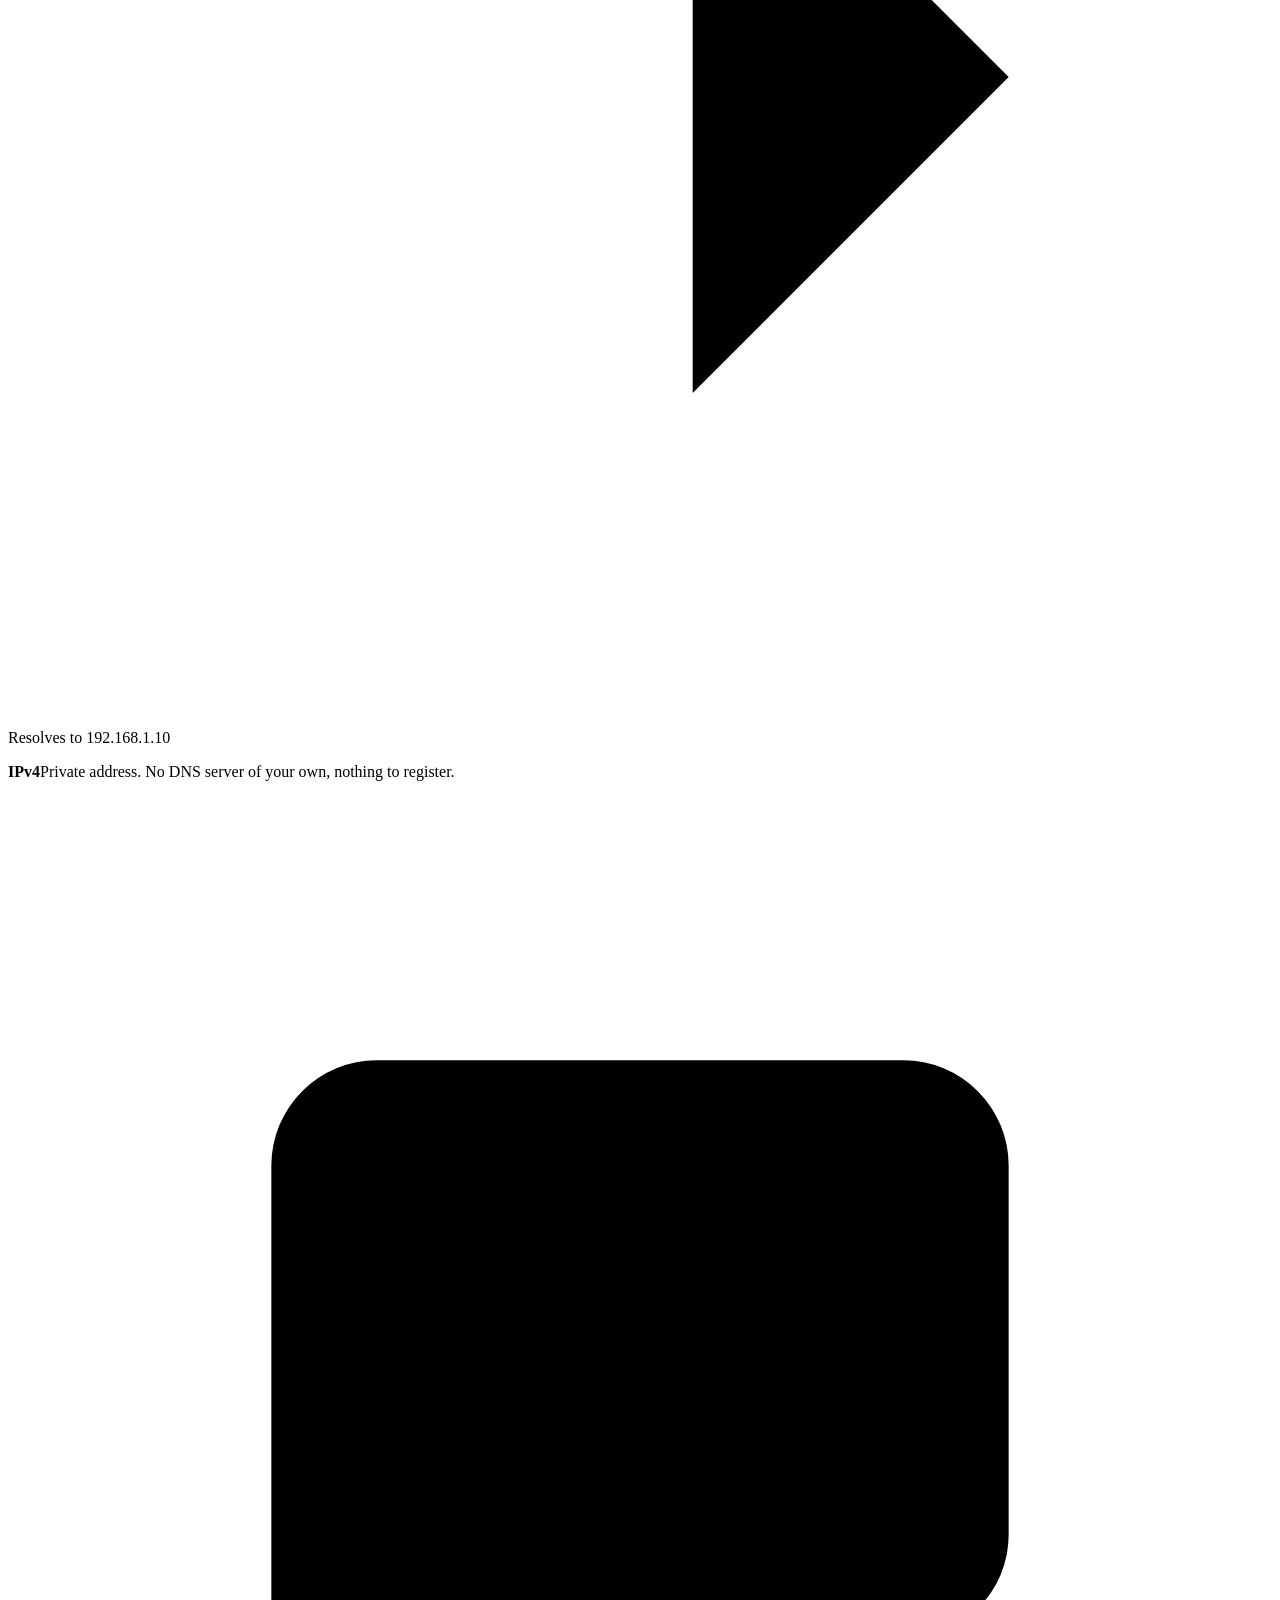
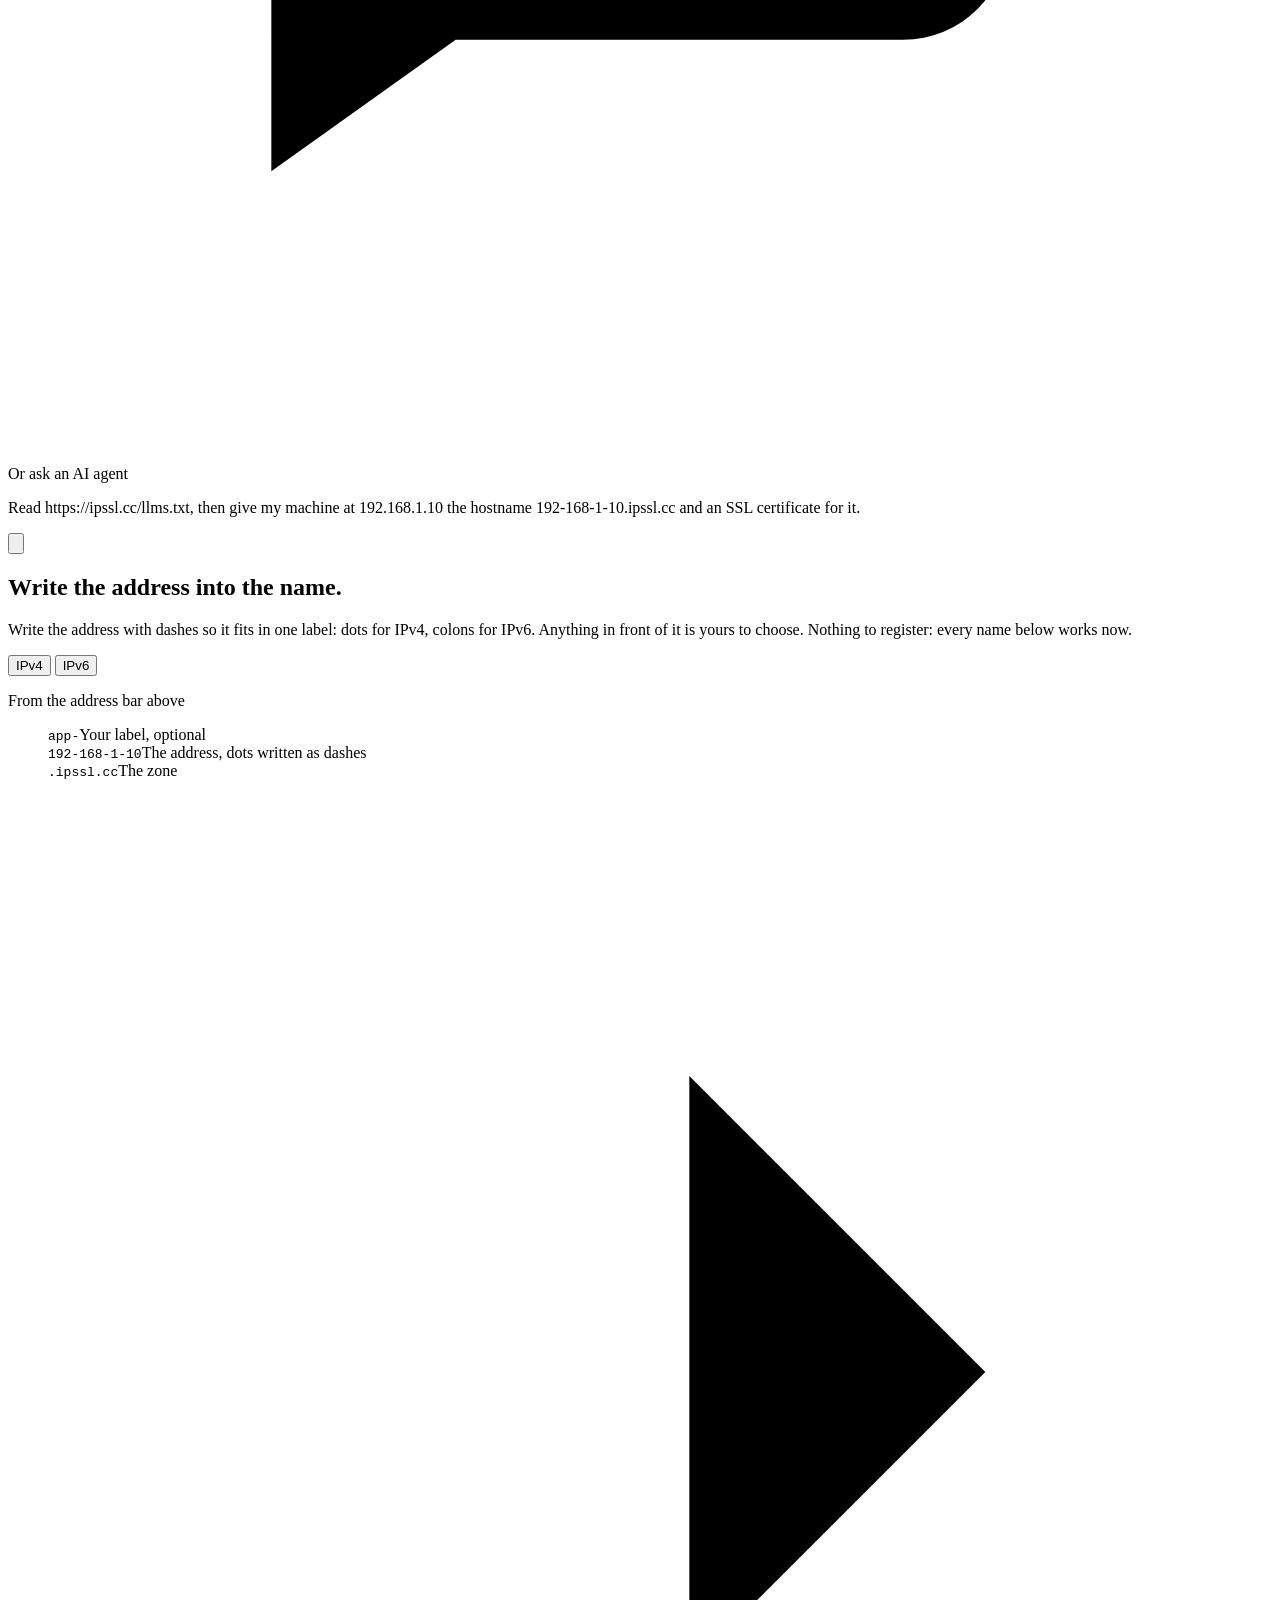
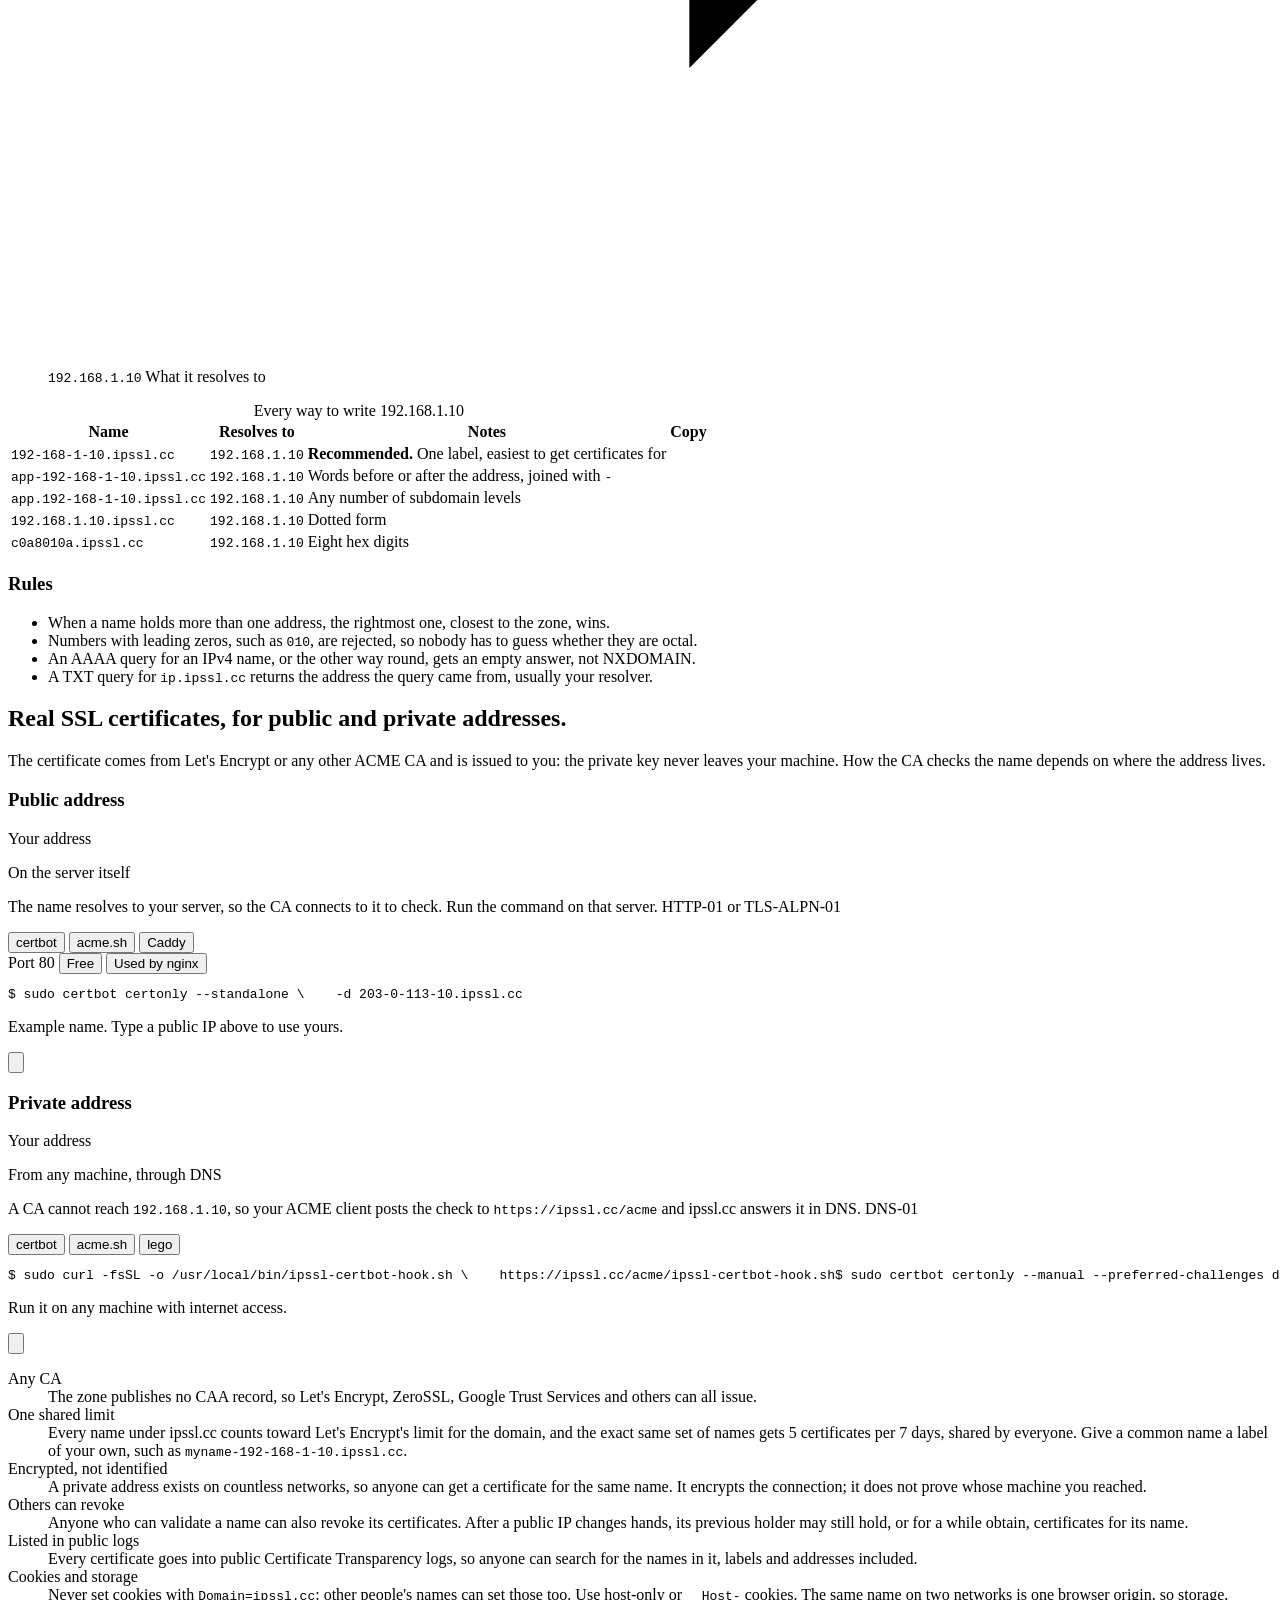
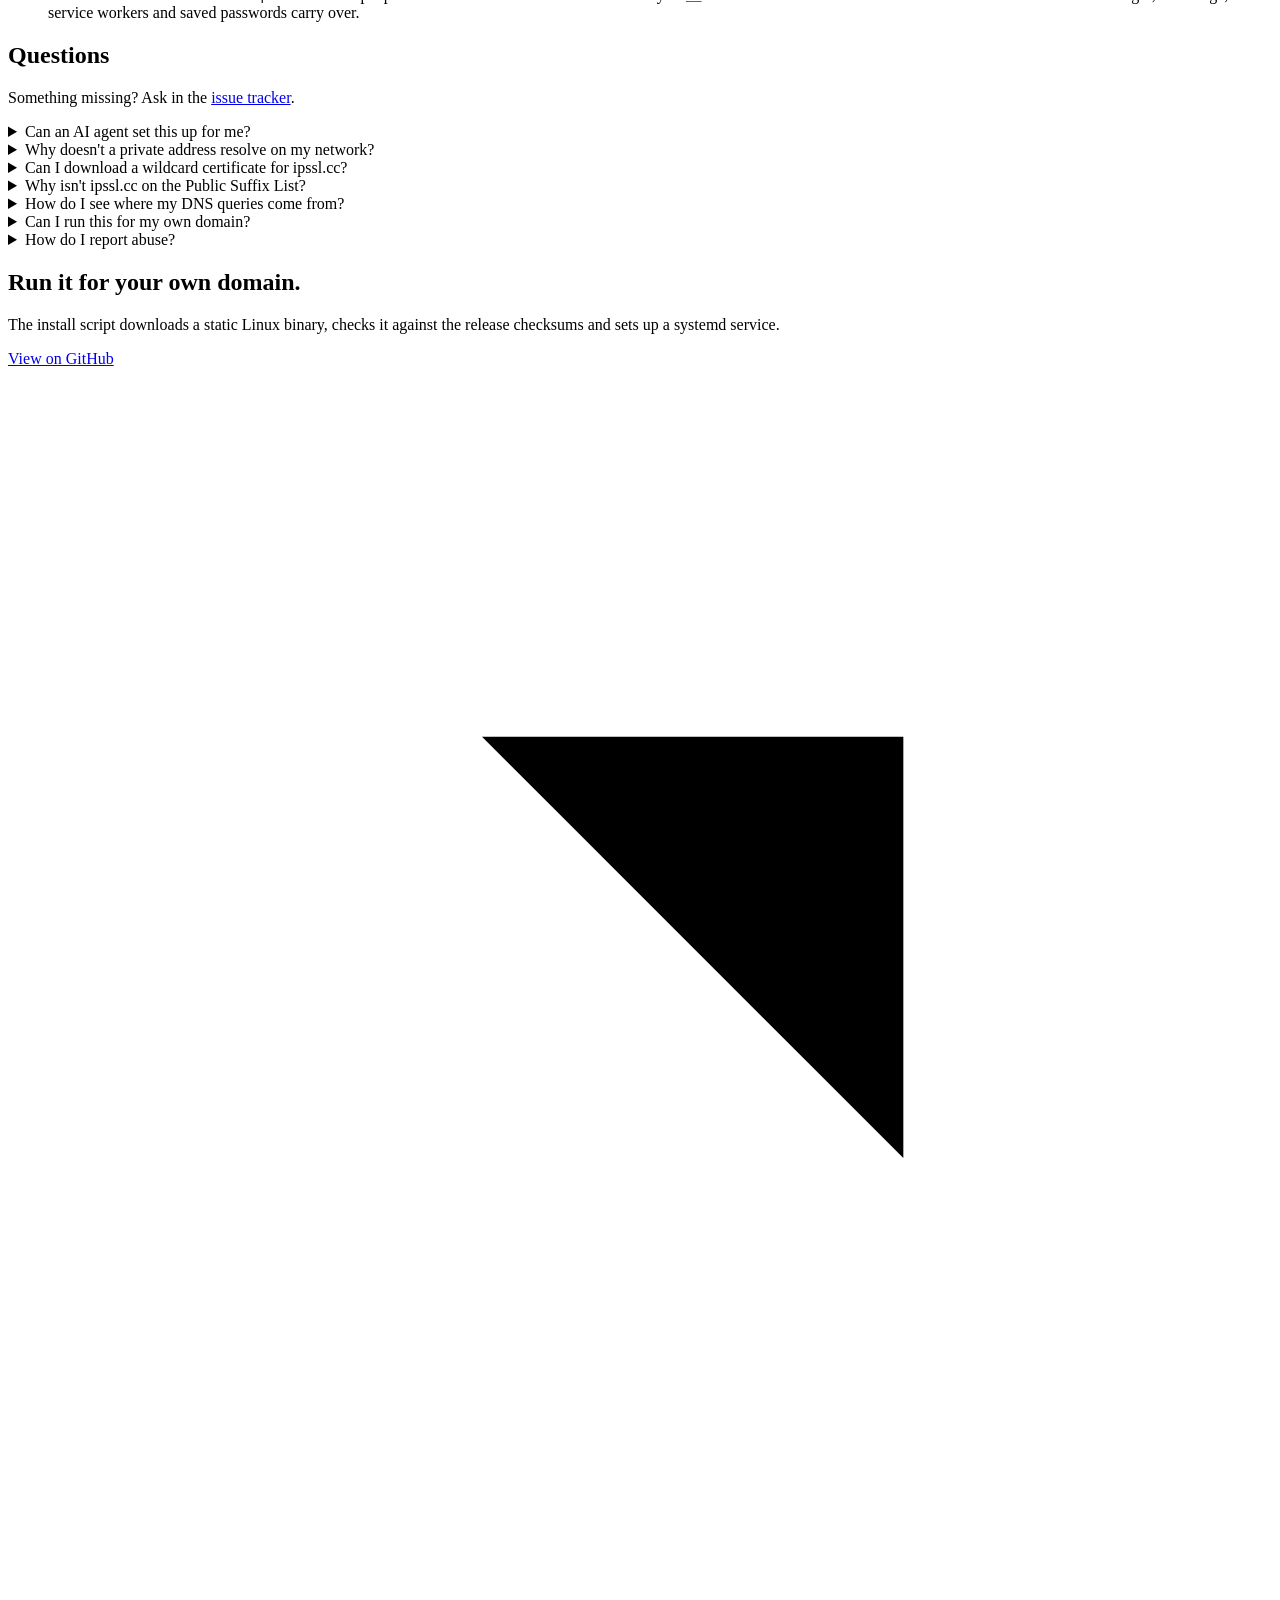
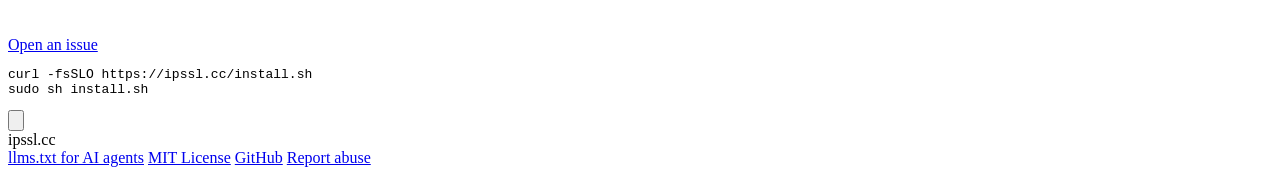
==== commit f4d6acb3: "Docs: Fix the certificate commands and note what shared names mean Certificate commands, on the page" ====
--- a/site/index.html
+++ b/site/index.html
@@ -176,15 +176,20 @@
             <span class="yours" data-i18n="path.yours">Your address</span>
           </div>
           <p class="path-sub" data-i18n="path.public.s">On the server itself</p>
-          <p class="path-text" data-i18n="path.public.d">The name resolves to your server, so the CA connects to it to check. Run one command on that server. <span class="term">HTTP-01 or TLS-ALPN-01</span></p>
-          <div class="code-panel">
+          <p class="path-text" data-i18n="path.public.d">The name resolves to your server, so the CA connects to it to check. Run the command on that server. <span class="term">HTTP-01 or TLS-ALPN-01</span></p>
+          <div class="code-panel" data-mode="free">
             <div class="tabs" role="tablist" aria-label="ACME client for a public address">
               <button role="tab" type="button" id="tab-pub-certbot" aria-controls="snip-pub-certbot" aria-selected="true">certbot</button>
               <button role="tab" type="button" id="tab-pub-acme" aria-controls="snip-pub-acme" aria-selected="false" tabindex="-1">acme.sh</button>
               <button role="tab" type="button" id="tab-pub-caddy" aria-controls="snip-pub-caddy" aria-selected="false" tabindex="-1">Caddy</button>
             </div>
-            <div class="snip" role="tabpanel" id="snip-pub-certbot" aria-labelledby="tab-pub-certbot" tabindex="0"><pre><code><span class="ln"><span class="prompt" aria-hidden="true">$ </span>sudo certbot certonly --standalone \</span><span class="ln">    -d <span class="host-slot" data-path="public">203-0-113-10.ipssl.cc</span></span></code></pre></div>
-            <div class="snip" role="tabpanel" id="snip-pub-acme" aria-labelledby="tab-pub-acme" tabindex="0" hidden><pre><code><span class="ln"><span class="prompt" aria-hidden="true">$ </span>acme.sh --issue --standalone \</span><span class="ln">    -d <span class="host-slot" data-path="public">203-0-113-10.ipssl.cc</span></span></code></pre></div>
+            <div class="modes" role="group" aria-label="What is on port 80">
+              <span class="modes-label" aria-hidden="true" data-i18n="mode.label">Port 80</span>
+              <button type="button" data-mode="free" aria-pressed="true" data-i18n="mode.free">Free</button>
+              <button type="button" data-mode="nginx" aria-pressed="false" data-i18n="mode.nginx">Used by nginx</button>
+            </div>
+            <div class="snip" role="tabpanel" id="snip-pub-certbot" aria-labelledby="tab-pub-certbot" tabindex="0"><pre data-mode="free"><code><span class="ln"><span class="prompt" aria-hidden="true">$ </span>sudo certbot certonly --standalone \</span><span class="ln">    -d <span class="host-slot" data-path="public">203-0-113-10.ipssl.cc</span></span></code></pre><pre data-mode="nginx" hidden><code><span class="ln"><span class="comment"># -w: nginx's web root on port 80</span></span><span class="ln"><span class="prompt" aria-hidden="true">$ </span>sudo certbot certonly --webroot \</span><span class="ln">    -w /var/www/html -d <span class="host-slot" data-path="public">203-0-113-10.ipssl.cc</span> \</span><span class="ln">    --deploy-hook "systemctl reload nginx"</span></code></pre></div>
+            <div class="snip" role="tabpanel" id="snip-pub-acme" aria-labelledby="tab-pub-acme" tabindex="0" hidden><pre data-mode="free"><code><span class="ln"><span class="prompt" aria-hidden="true">$ </span>acme.sh --issue --server letsencrypt \</span><span class="ln">    --standalone -d <span class="host-slot" data-path="public">203-0-113-10.ipssl.cc</span></span></code></pre><pre data-mode="nginx" hidden><code><span class="ln"><span class="comment"># -w: nginx's web root on port 80</span></span><span class="ln"><span class="prompt" aria-hidden="true">$ </span>acme.sh --issue --server letsencrypt \</span><span class="ln">    -w /var/www/html -d <span class="host-slot" data-path="public">203-0-113-10.ipssl.cc</span></span><span class="ln"><span class="prompt" aria-hidden="true">$ </span>acme.sh --install-cert -d <span class="host-slot" data-path="public">203-0-113-10.ipssl.cc</span> \</span><span class="ln">    --key-file /etc/nginx/ipssl.key \</span><span class="ln">    --fullchain-file /etc/nginx/ipssl.crt \</span><span class="ln">    --reloadcmd "systemctl reload nginx"</span></code></pre></div>
             <div class="snip" role="tabpanel" id="snip-pub-caddy" aria-labelledby="tab-pub-caddy" tabindex="0" hidden><pre><code><span class="ln"><span class="comment"># Caddyfile</span></span><span class="ln"><span class="host-slot" data-path="public">203-0-113-10.ipssl.cc</span> {</span><span class="ln">    reverse_proxy localhost:8080</span><span class="ln">}</span></code></pre></div>
             <div class="snip-foot">
               <p class="snip-note" id="note-public">Example name. Type a public IP above to use yours.</p>
@@ -206,9 +211,9 @@
               <button role="tab" type="button" id="tab-pri-acme" aria-controls="snip-pri-acme" aria-selected="false" tabindex="-1">acme.sh</button>
               <button role="tab" type="button" id="tab-pri-lego" aria-controls="snip-pri-lego" aria-selected="false" tabindex="-1">lego</button>
             </div>
-            <div class="snip" role="tabpanel" id="snip-pri-certbot" aria-labelledby="tab-pri-certbot" tabindex="0"><pre><code><span class="ln"><span class="prompt" aria-hidden="true">$ </span>curl -fsSLO https://ipssl.cc/acme/ipssl-certbot-hook.sh</span><span class="ln"><span class="prompt" aria-hidden="true">$ </span>sudo certbot certonly --manual --preferred-challenges dns \</span><span class="ln">    --manual-auth-hook "sh $PWD/ipssl-certbot-hook.sh present" \</span><span class="ln">    --manual-cleanup-hook "sh $PWD/ipssl-certbot-hook.sh cleanup" \</span><span class="ln">    -d <span class="host-slot" data-path="private">192-168-1-10.ipssl.cc</span></span></code></pre></div>
-            <div class="snip" role="tabpanel" id="snip-pri-acme" aria-labelledby="tab-pri-acme" tabindex="0" hidden><pre><code><span class="ln"><span class="prompt" aria-hidden="true">$ </span>curl -fsSL -o ~/.acme.sh/dnsapi/dns_ipssl.sh \</span><span class="ln">    https://ipssl.cc/acme/dns_ipssl.sh</span><span class="ln"><span class="prompt" aria-hidden="true">$ </span>acme.sh --issue --dns dns_ipssl \</span><span class="ln">    -d <span class="host-slot" data-path="private">192-168-1-10.ipssl.cc</span></span></code></pre></div>
-            <div class="snip" role="tabpanel" id="snip-pri-lego" aria-labelledby="tab-pri-lego" tabindex="0" hidden><pre><code><span class="ln"><span class="comment"># lego, and Traefik with the httpreq provider</span></span><span class="ln"><span class="prompt" aria-hidden="true">$ </span>HTTPREQ_ENDPOINT=https://ipssl.cc/acme lego \</span><span class="ln">    --email you@example.com --dns httpreq \</span><span class="ln">    --domains <span class="host-slot" data-path="private">192-168-1-10.ipssl.cc</span> run</span></code></pre></div>
+            <div class="snip" role="tabpanel" id="snip-pri-certbot" aria-labelledby="tab-pri-certbot" tabindex="0"><pre><code><span class="ln"><span class="prompt" aria-hidden="true">$ </span>sudo curl -fsSL -o /usr/local/bin/ipssl-certbot-hook.sh \</span><span class="ln">    https://ipssl.cc/acme/ipssl-certbot-hook.sh</span><span class="ln"><span class="prompt" aria-hidden="true">$ </span>sudo certbot certonly --manual --preferred-challenges dns \</span><span class="ln">    --manual-auth-hook \</span><span class="ln">      "sh /usr/local/bin/ipssl-certbot-hook.sh present" \</span><span class="ln">    --manual-cleanup-hook \</span><span class="ln">      "sh /usr/local/bin/ipssl-certbot-hook.sh cleanup" \</span><span class="ln">    -d <span class="host-slot" data-path="private">192-168-1-10.ipssl.cc</span></span></code></pre></div>
+            <div class="snip" role="tabpanel" id="snip-pri-acme" aria-labelledby="tab-pri-acme" tabindex="0" hidden><pre><code><span class="ln"><span class="prompt" aria-hidden="true">$ </span>curl -fsSL -o ~/.acme.sh/dnsapi/dns_ipssl.sh \</span><span class="ln">    https://ipssl.cc/acme/dns_ipssl.sh</span><span class="ln"><span class="prompt" aria-hidden="true">$ </span>acme.sh --issue --server letsencrypt --dns dns_ipssl \</span><span class="ln">    -d <span class="host-slot" data-path="private">192-168-1-10.ipssl.cc</span></span></code></pre></div>
+            <div class="snip" role="tabpanel" id="snip-pri-lego" aria-labelledby="tab-pri-lego" tabindex="0" hidden><pre><code><span class="ln"><span class="comment"># lego v5, or Traefik with the httpreq provider</span></span><span class="ln"><span class="prompt" aria-hidden="true">$ </span>HTTPREQ_ENDPOINT=https://ipssl.cc/acme lego run \</span><span class="ln">    --dns httpreq --dns.propagation.disable-ans \</span><span class="ln">    --email <span class="ph">YOUR_EMAIL</span> -d <span class="host-slot" data-path="private">192-168-1-10.ipssl.cc</span></span></code></pre></div>
             <div class="snip-foot">
               <p class="snip-note" id="note-private">Run it on any machine with internet access.</p>
               <button class="copy copy-dark" type="button" data-copy-snip aria-label="Copy command"><svg class="icon" viewBox="0 0 24 24" aria-hidden="true"><rect x="9" y="9" width="11" height="11" rx="2"/><path d="M5 15V6a2 2 0 0 1 2-2h9"/></svg></button>
@@ -223,12 +228,24 @@
           <dd data-i18n="certs.f1.d">The zone publishes no CAA record, so Let's Encrypt, ZeroSSL, Google Trust Services and others can all issue.</dd>
         </div>
         <div>
+          <dt data-i18n="certs.f3.t">One shared limit</dt>
+          <dd data-i18n="certs.f3.d">Every name under ipssl.cc counts toward Let's Encrypt's limit for the domain, and the exact same set of names gets 5 certificates per 7 days, shared by everyone. Give a common name a label of your own, such as <code>myname-192-168-1-10.ipssl.cc</code>.</dd>
+        </div>
+        <div>
           <dt data-i18n="certs.f2.t">Encrypted, not identified</dt>
           <dd data-i18n="certs.f2.d">A private address exists on countless networks, so anyone can get a certificate for the same name. It encrypts the connection; it does not prove whose machine you reached.</dd>
         </div>
         <div>
-          <dt data-i18n="certs.f3.t">One shared limit</dt>
-          <dd data-i18n="certs.f3.d">Every name under ipssl.cc counts toward Let's Encrypt's limit for the domain. Keep a certificate until it is due for renewal, or use another CA.</dd>
+          <dt data-i18n="certs.f4.t">Others can revoke</dt>
+          <dd data-i18n="certs.f4.d">Anyone who can validate a name can also revoke its certificates. After a public IP changes hands, its previous holder may still hold, or for a while obtain, certificates for its name.</dd>
+        </div>
+        <div>
+          <dt data-i18n="certs.f5.t">Listed in public logs</dt>
+          <dd data-i18n="certs.f5.d">Every certificate goes into public Certificate Transparency logs, so anyone can search for the names in it, labels and addresses included.</dd>
+        </div>
+        <div>
+          <dt data-i18n="certs.f6.t">Cookies and storage</dt>
+          <dd data-i18n="certs.f6.d">Never set cookies with <code>Domain=ipssl.cc</code>: other people's names can set those too. Use host-only or <code>__Host-</code> cookies. The same name on two networks is one browser origin, so storage, service workers and saved passwords carry over.</dd>
         </div>
       </dl>
     </section>
@@ -246,7 +263,7 @@
         </details>
         <details>
           <summary data-i18n="faq.q1">Why doesn't a private address resolve on my network?</summary>
-          <p data-i18n="faq.a1">Many routers (OpenWrt, pfSense, dnsmasq, Fritz!Box and others) have DNS rebinding protection, which drops answers that point to private addresses. Allowlist <code>ipssl.cc</code> there, or use a public resolver.</p>
+          <p data-i18n="faq.a1">Many routers (OpenWrt, pfSense, dnsmasq, Fritz!Box and others) have DNS rebinding protection, which drops answers that point to private addresses. Allowlist only the names you use, such as <code>rebind-domain-ok=/192-168-1-10.ipssl.cc/</code> in dnsmasq, or all of <code>ipssl.cc</code>, or use a public resolver.</p>
         </details>
         <details>
           <summary data-i18n="faq.q2">Can I download a wildcard certificate for ipssl.cc?</summary>
@@ -254,7 +271,7 @@
         </details>
         <details>
           <summary data-i18n="faq.q3">Why isn't ipssl.cc on the Public Suffix List?</summary>
-          <p data-i18n="faq.a3">The list excludes services that resolve an IP address written in a hostname to that address: the same IP can belong to different people over time, so it does not show stable control of a name. DNS resolution does not depend on the list.</p>
+          <p data-i18n="faq.a3">The list excludes services that resolve an IP address written in a hostname to that address: the same IP can belong to different people over time, so it does not show stable control of a name. DNS resolution does not depend on the list, but browsers do: any name here may set cookies for all of <code>ipssl.cc</code>, so keep yours host-only.</p>
         </details>
         <details>
           <summary data-i18n="faq.q4">How do I see where my DNS queries come from?</summary>
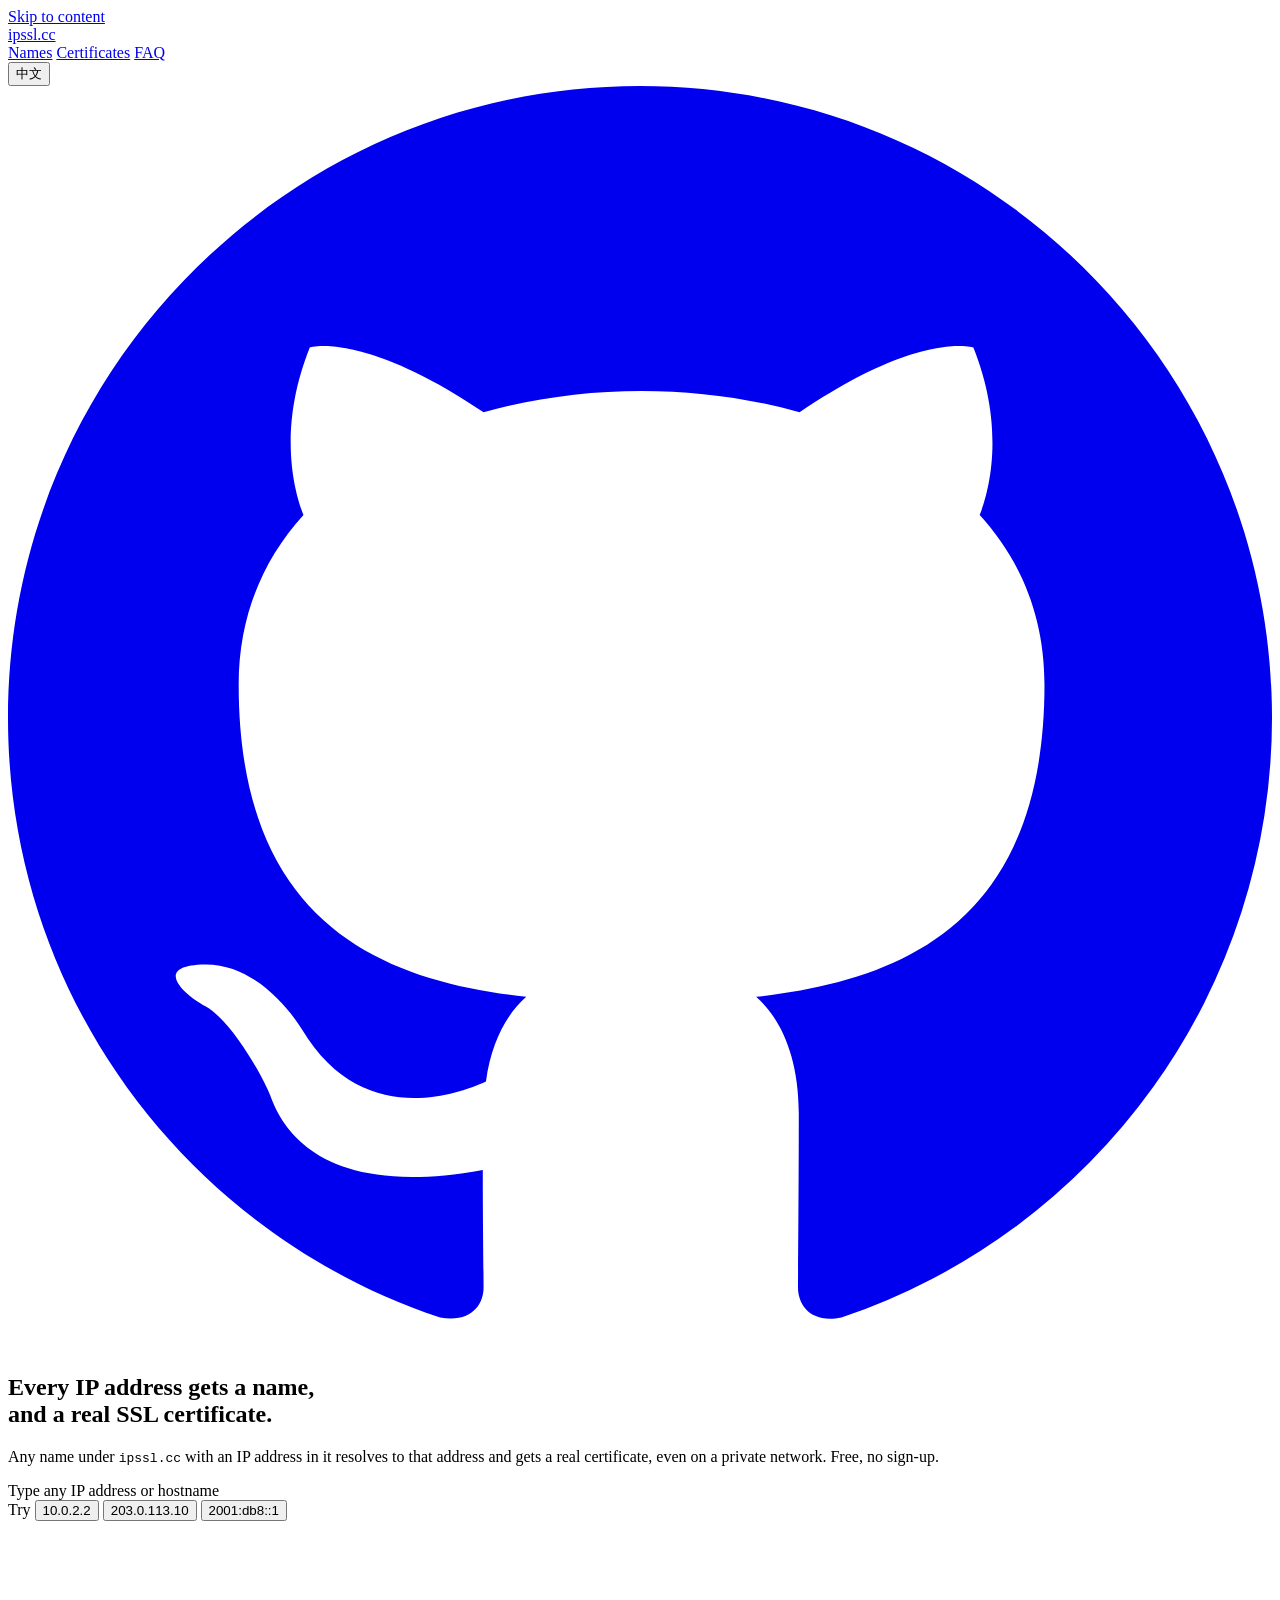
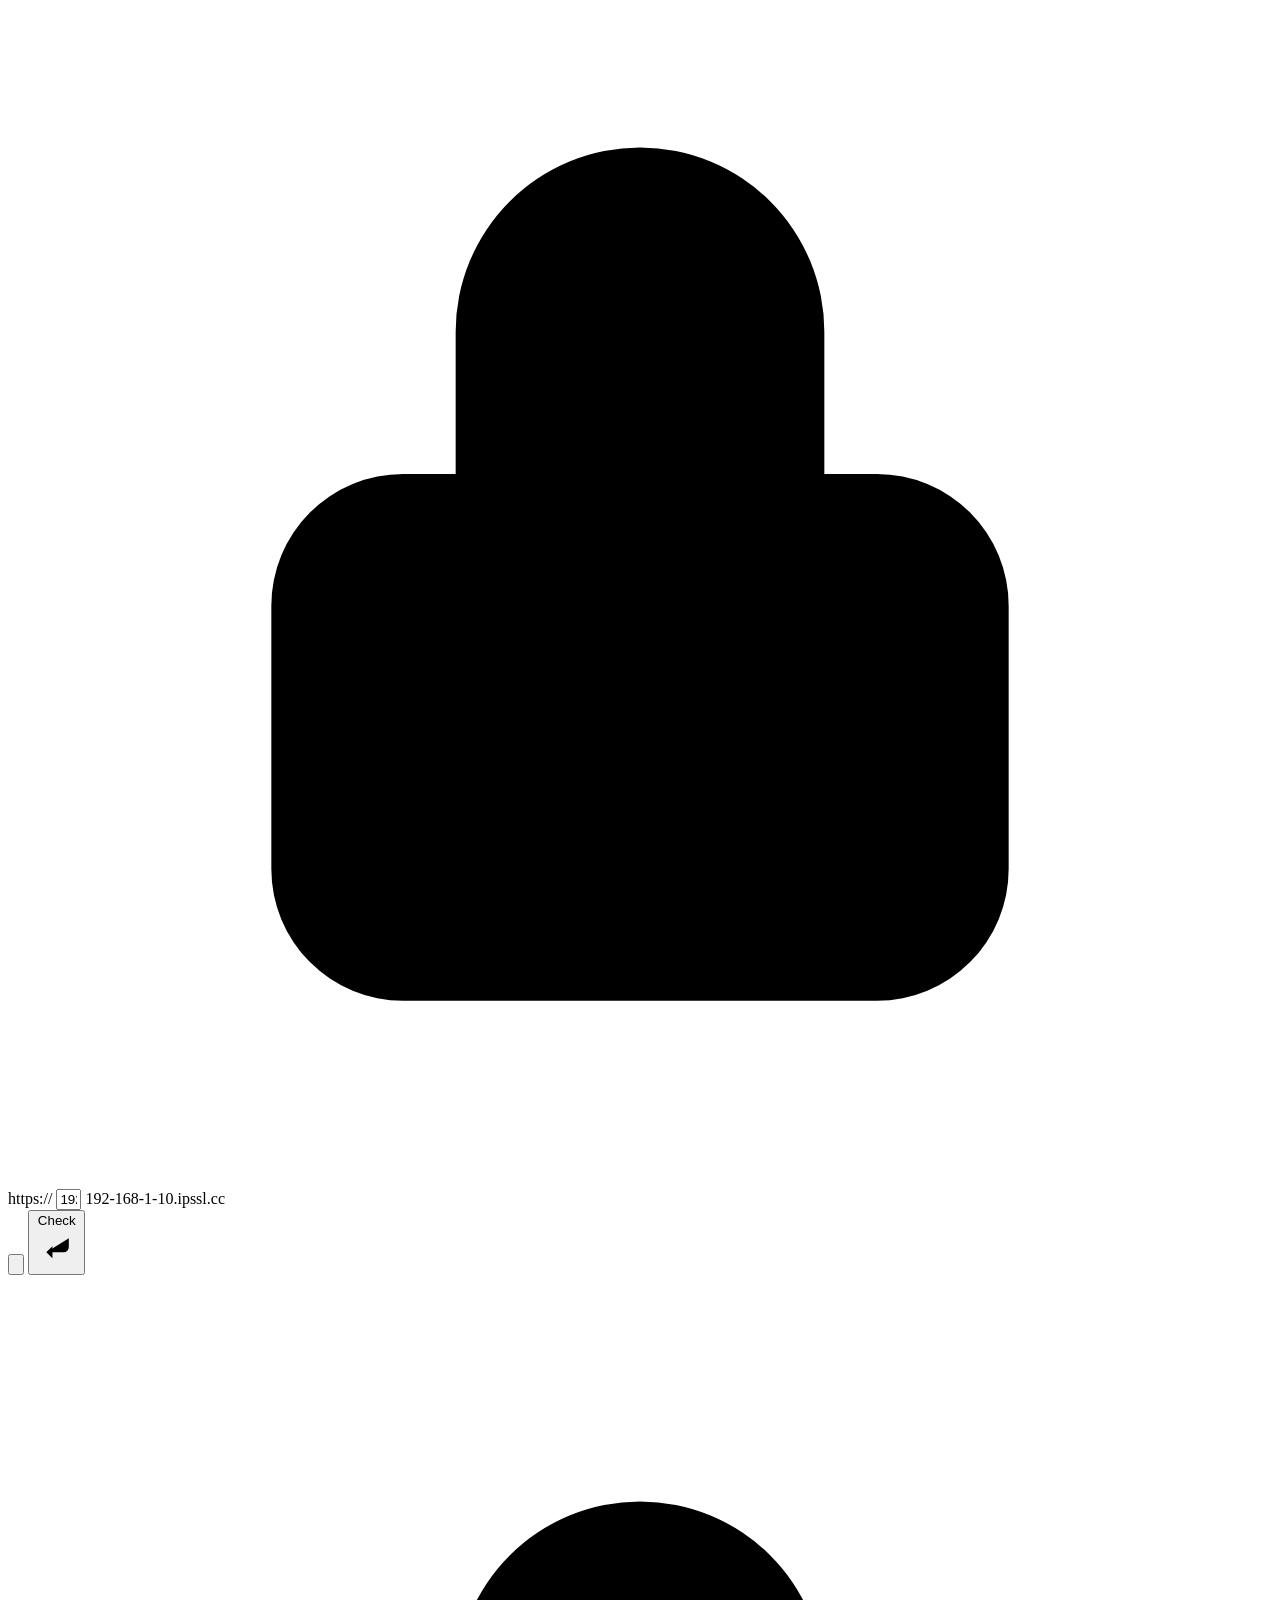
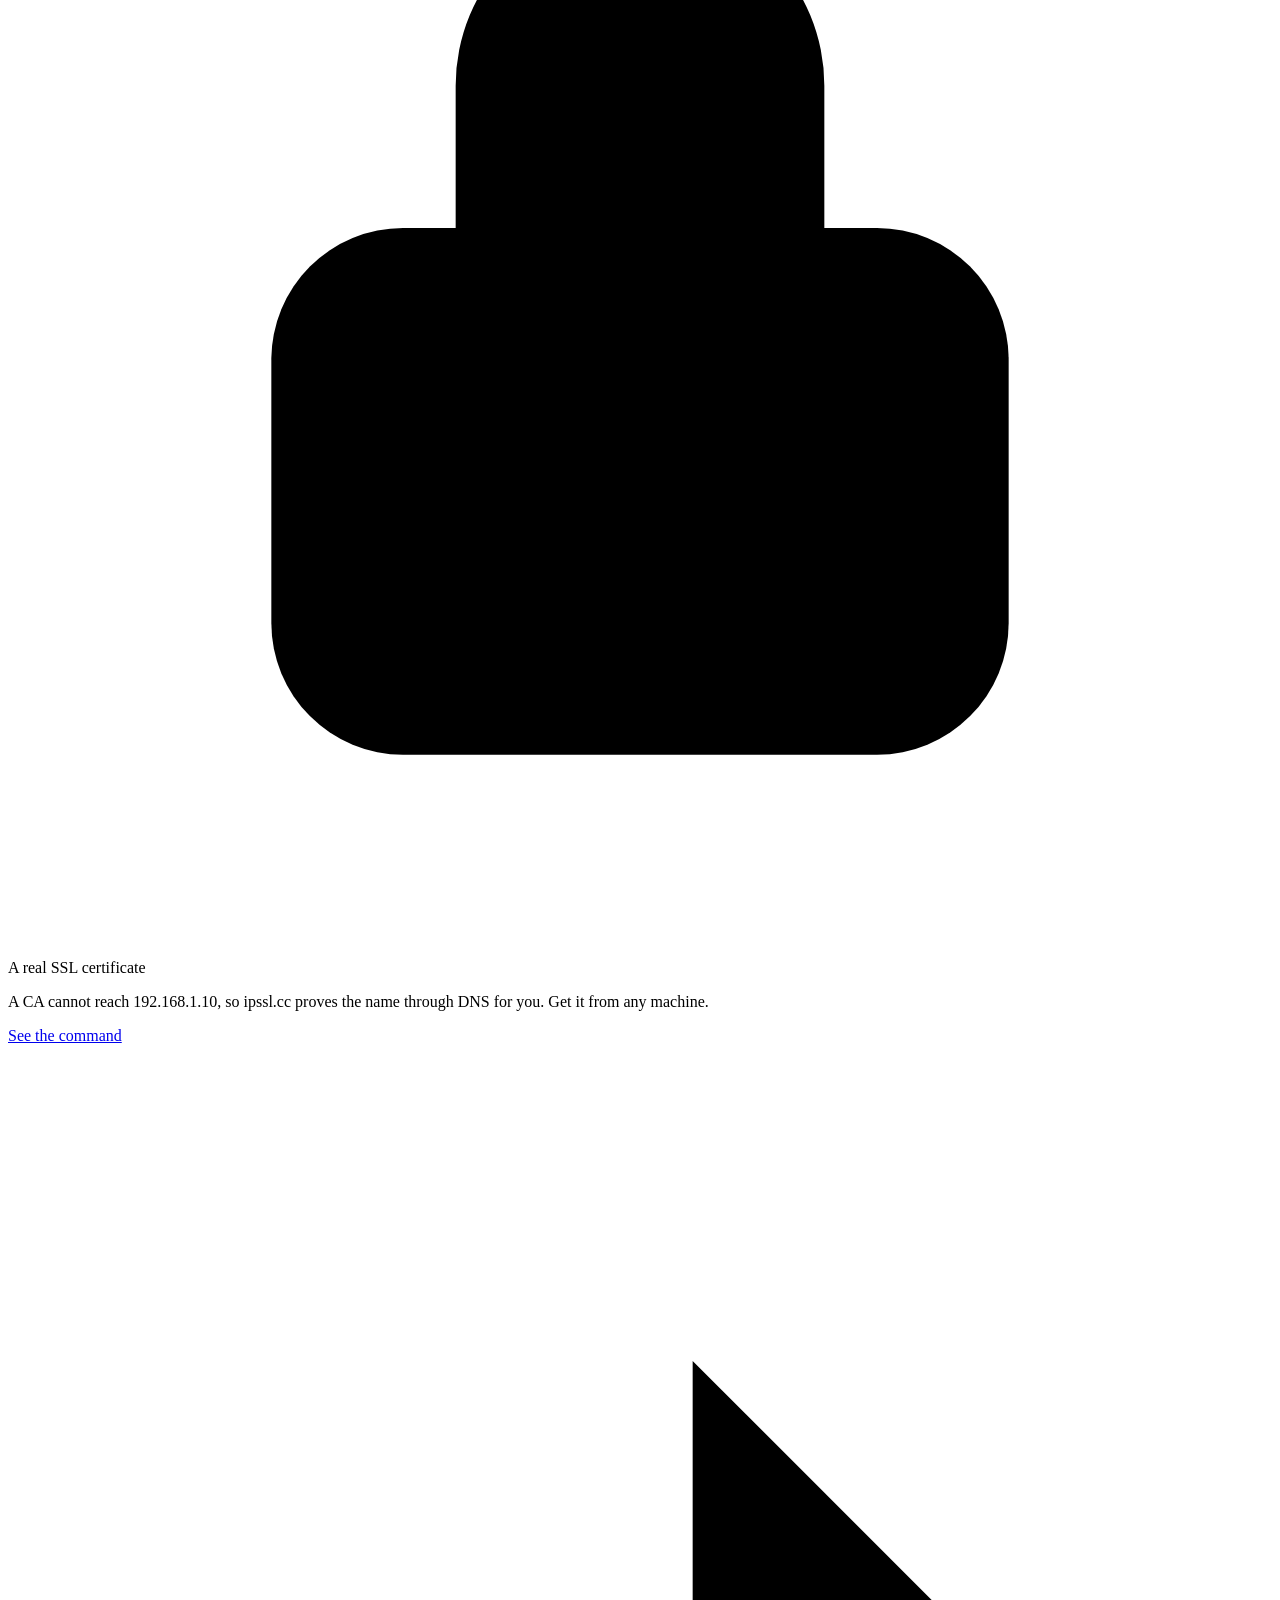
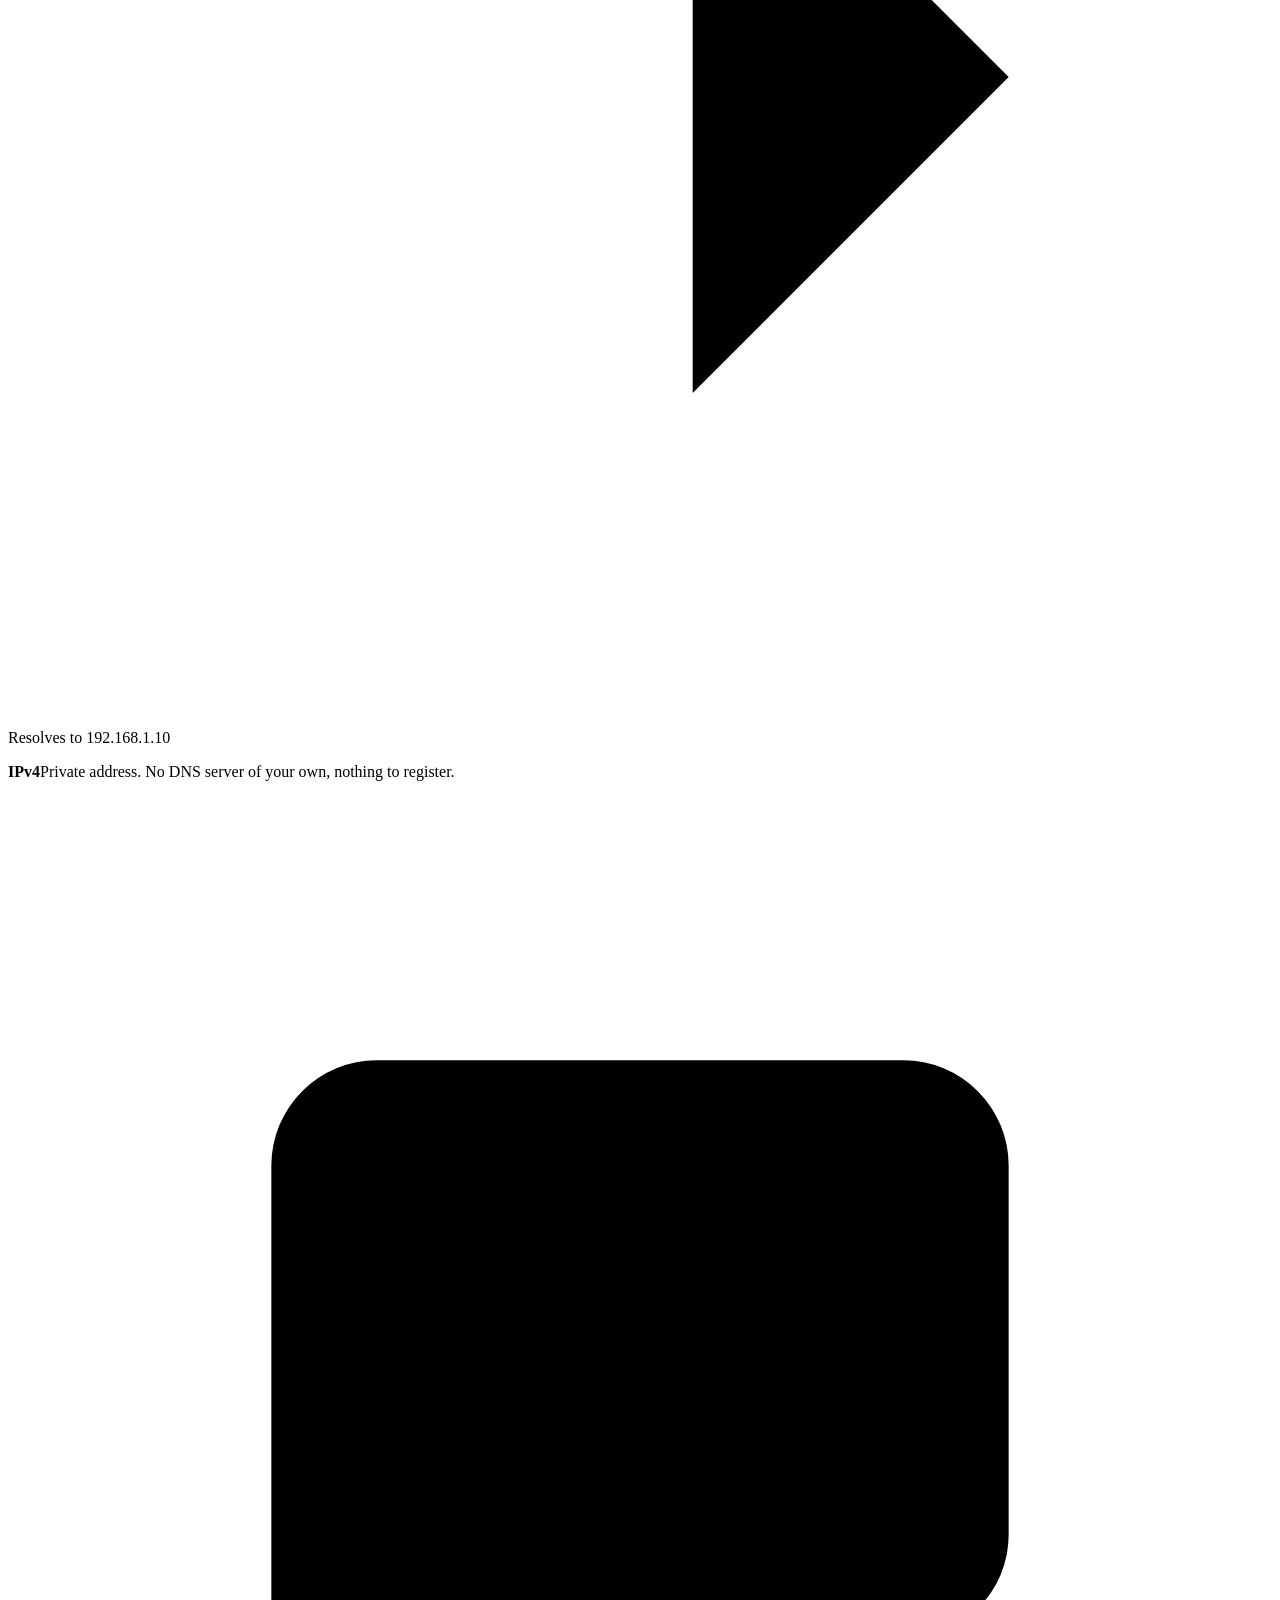
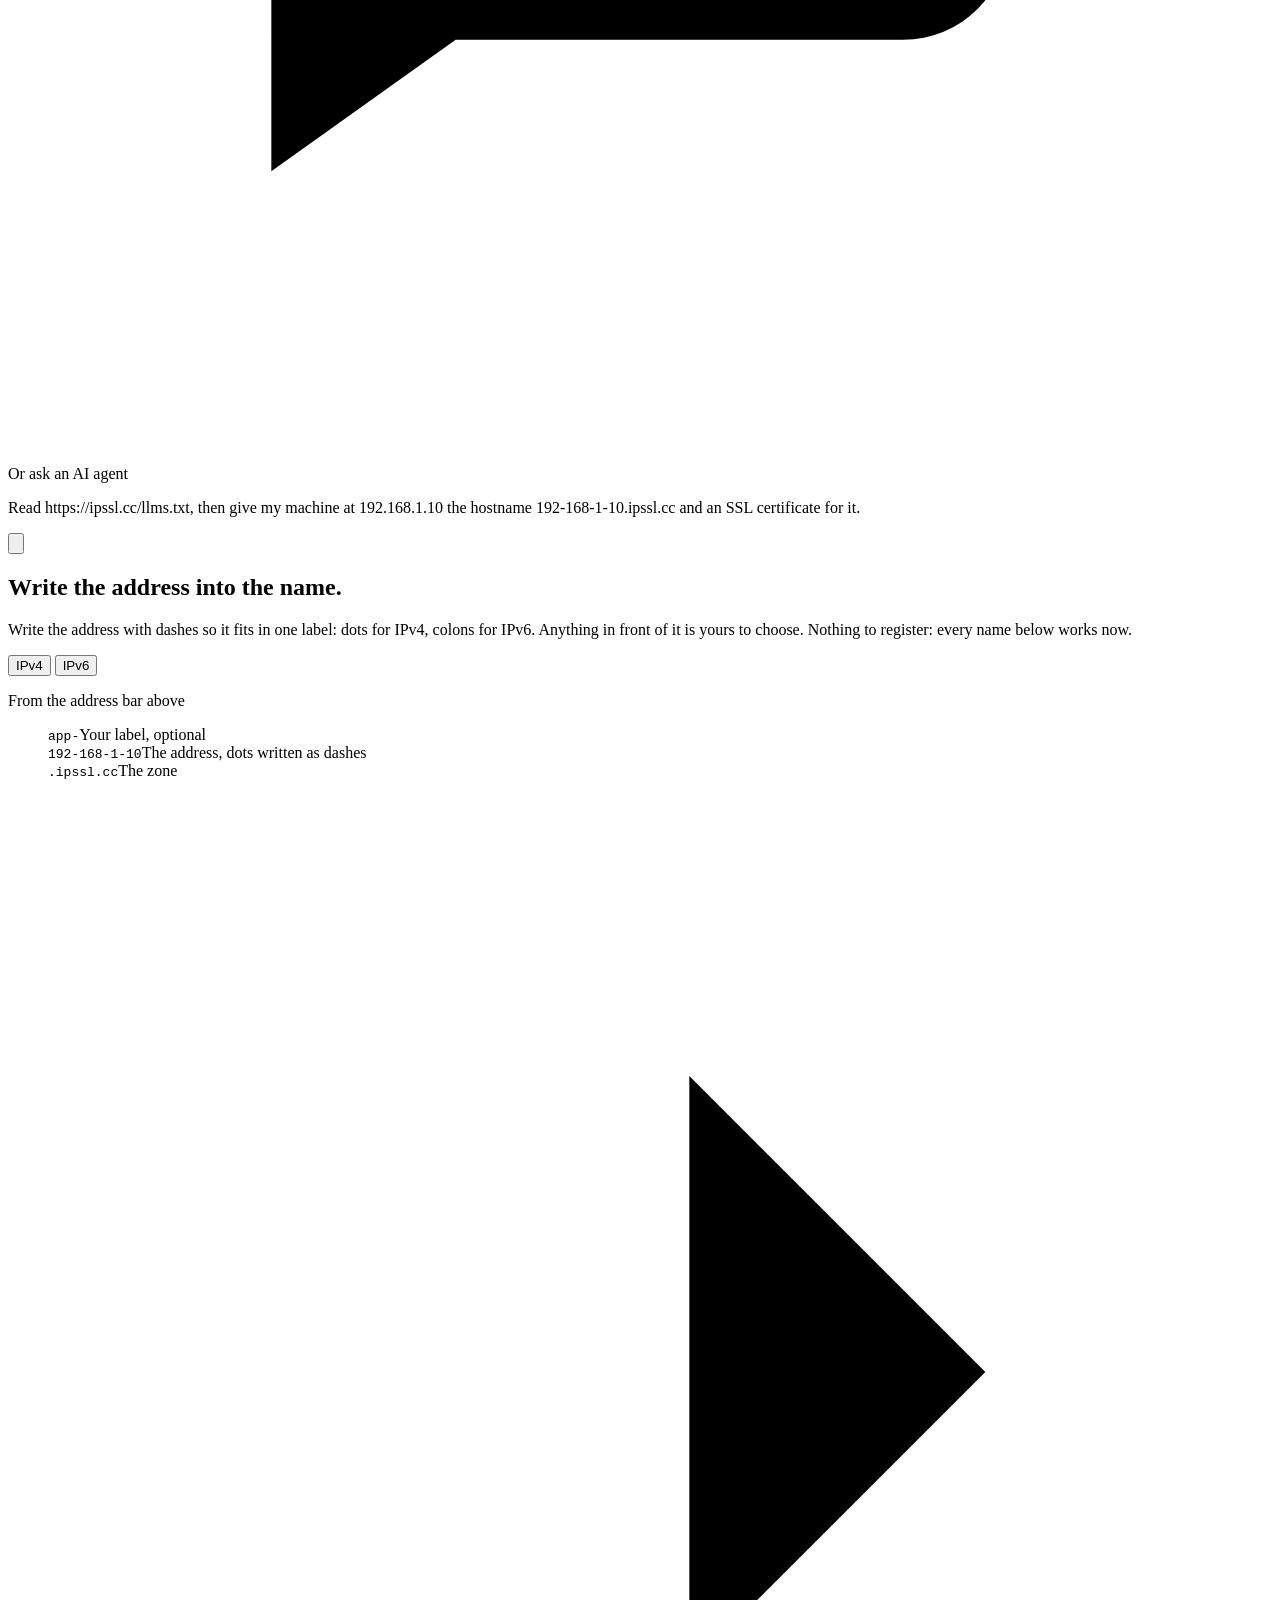
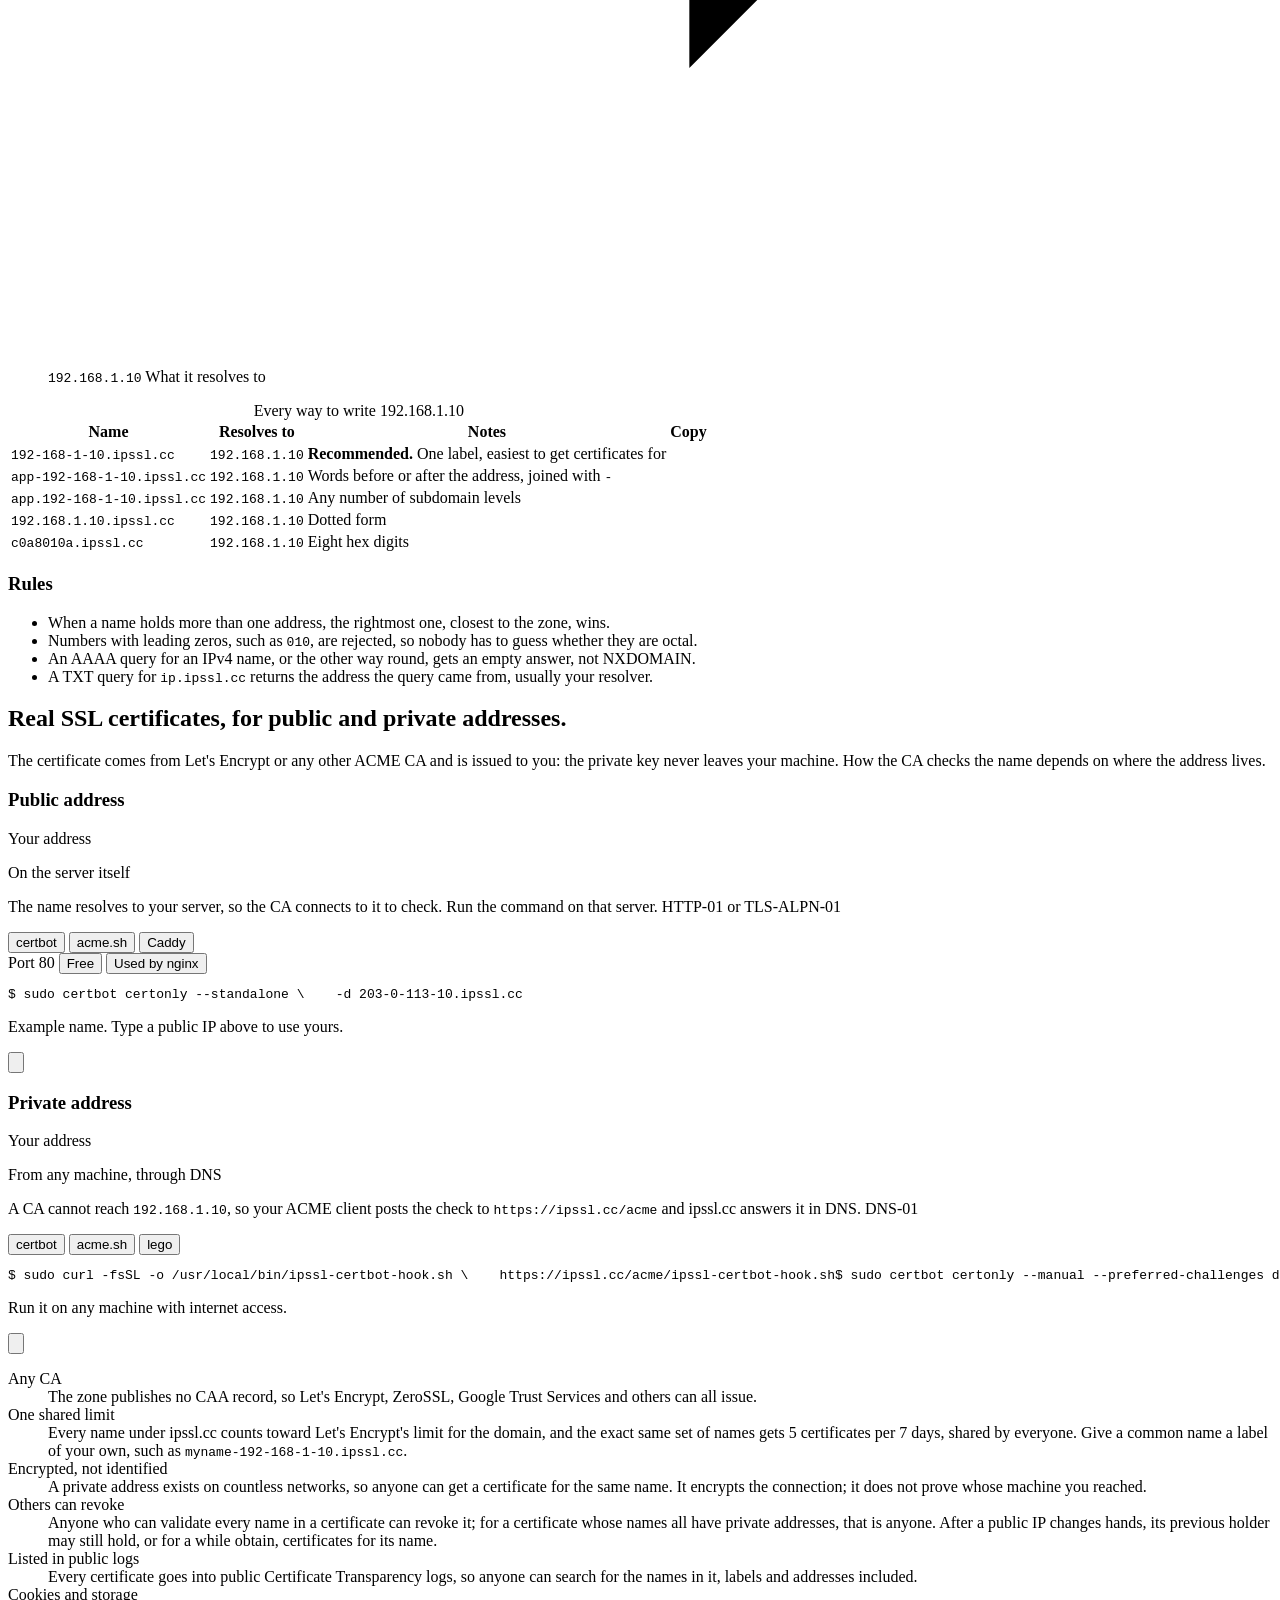
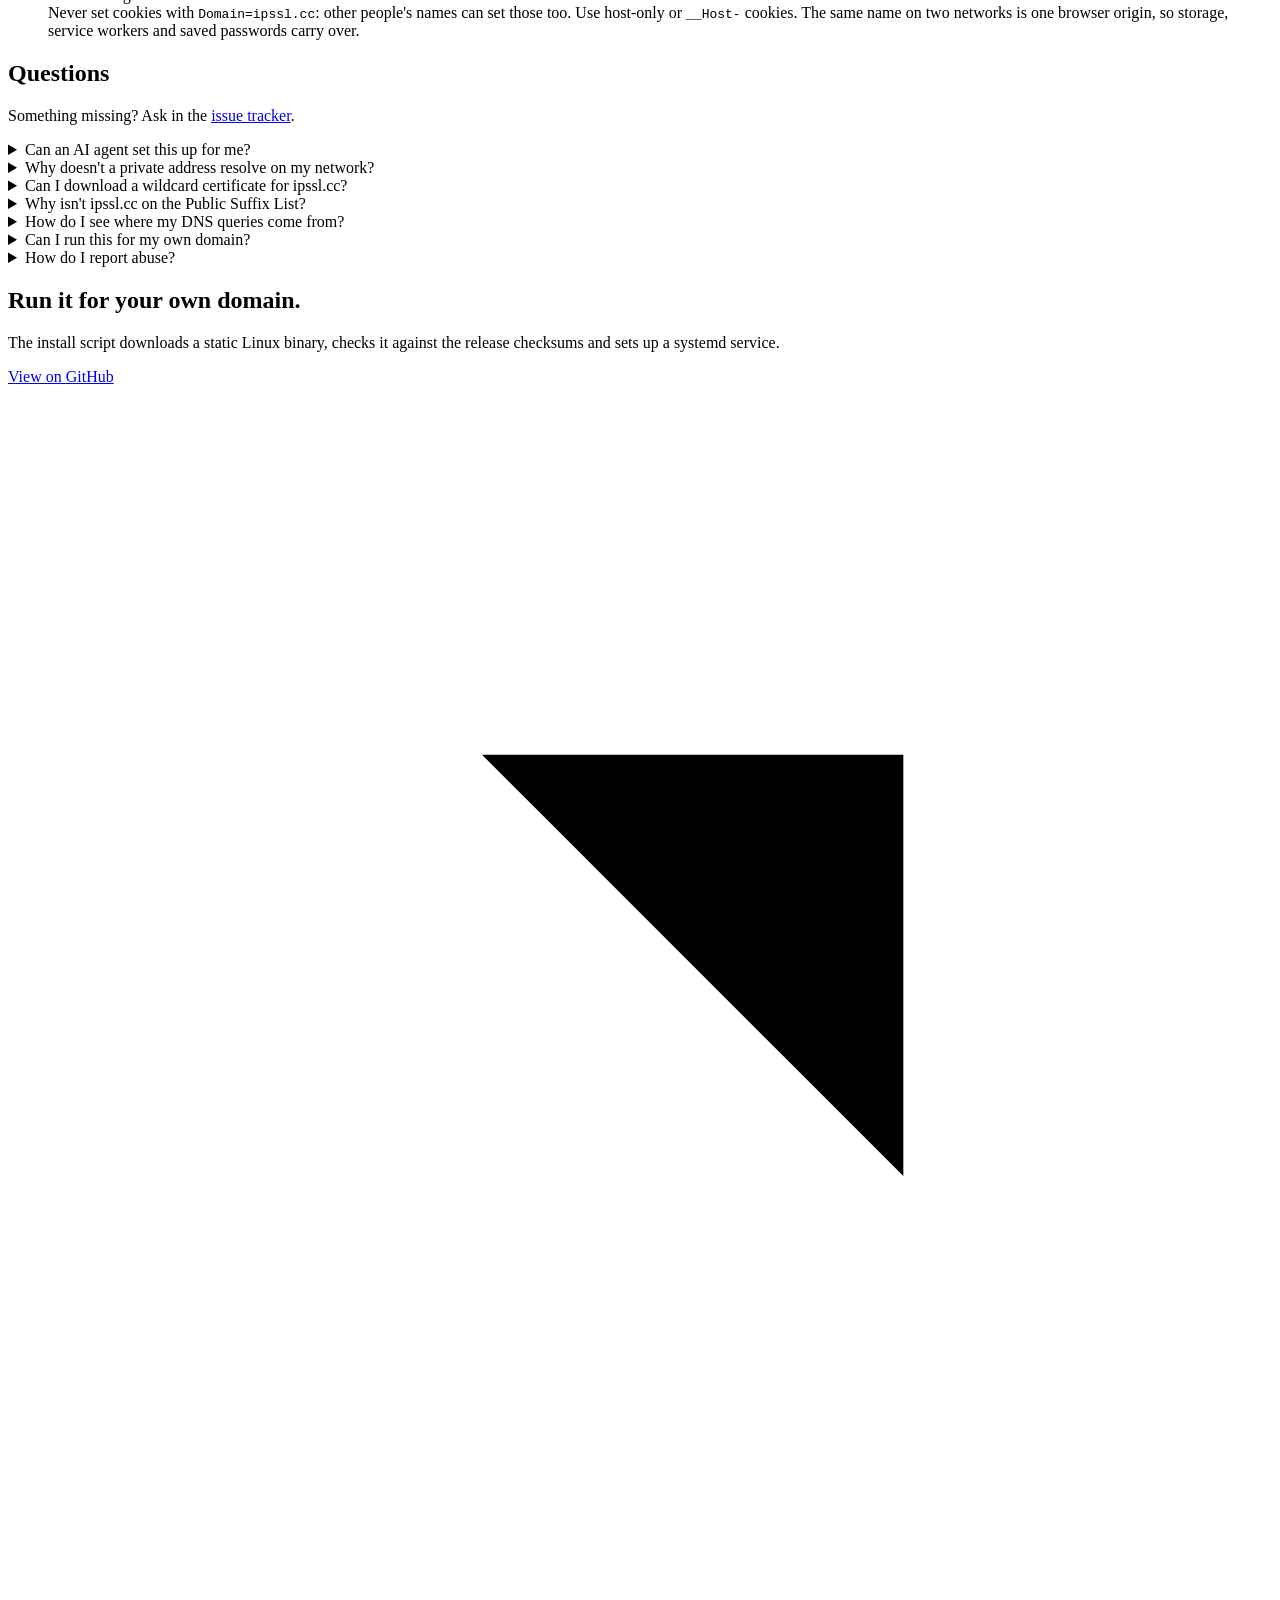
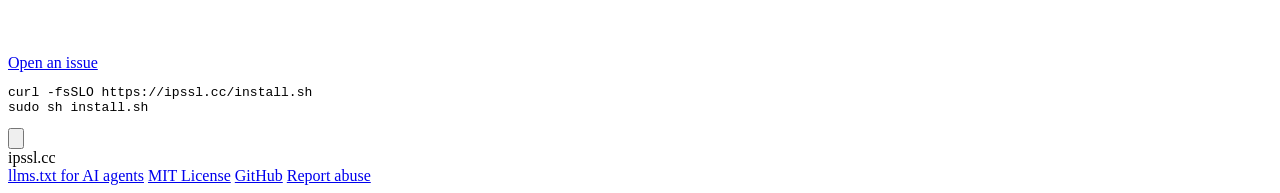
==== commit 8469e7a7: "Docs: Drop the lego email, narrow the rebinding advice, fix revocation lego 4.30 and later need no a" ====
--- a/site/index.html
+++ b/site/index.html
@@ -14,8 +14,8 @@
   <link rel="canonical" href="https://ipssl.cc/">
   <link rel="icon" href="/favicon.svg" type="image/svg+xml">
   <link rel="alternate" type="text/plain" href="/llms.txt" title="ipssl.cc for AI agents">
-  <link rel="stylesheet" href="/assets/style.css?v=5">
-  <script src="/assets/app.js?v=7" defer></script>
+  <link rel="stylesheet" href="/assets/style.css?v=6">
+  <script src="/assets/app.js?v=8" defer></script>
 </head>
 <body>
   <a class="skip" href="#main" data-i18n="skip">Skip to content</a>
@@ -73,7 +73,7 @@
             <ol class="trace-path">
               <li><span data-i18n="trace.browser">Browser</span></li>
               <li><span>Cloudflare DNS</span></li>
-              <li><span>ns1–4.ipssl.cc</span></li>
+              <li><span data-i18n="trace.ns">ipssl.cc<span class="trace-long"> name server</span></span></li>
             </ol>
             <p class="answer" id="answer" aria-live="polite"></p>
           </div>
@@ -213,7 +213,7 @@
             </div>
             <div class="snip" role="tabpanel" id="snip-pri-certbot" aria-labelledby="tab-pri-certbot" tabindex="0"><pre><code><span class="ln"><span class="prompt" aria-hidden="true">$ </span>sudo curl -fsSL -o /usr/local/bin/ipssl-certbot-hook.sh \</span><span class="ln">    https://ipssl.cc/acme/ipssl-certbot-hook.sh</span><span class="ln"><span class="prompt" aria-hidden="true">$ </span>sudo certbot certonly --manual --preferred-challenges dns \</span><span class="ln">    --manual-auth-hook \</span><span class="ln">      "sh /usr/local/bin/ipssl-certbot-hook.sh present" \</span><span class="ln">    --manual-cleanup-hook \</span><span class="ln">      "sh /usr/local/bin/ipssl-certbot-hook.sh cleanup" \</span><span class="ln">    -d <span class="host-slot" data-path="private">192-168-1-10.ipssl.cc</span></span></code></pre></div>
             <div class="snip" role="tabpanel" id="snip-pri-acme" aria-labelledby="tab-pri-acme" tabindex="0" hidden><pre><code><span class="ln"><span class="prompt" aria-hidden="true">$ </span>curl -fsSL -o ~/.acme.sh/dnsapi/dns_ipssl.sh \</span><span class="ln">    https://ipssl.cc/acme/dns_ipssl.sh</span><span class="ln"><span class="prompt" aria-hidden="true">$ </span>acme.sh --issue --server letsencrypt --dns dns_ipssl \</span><span class="ln">    -d <span class="host-slot" data-path="private">192-168-1-10.ipssl.cc</span></span></code></pre></div>
-            <div class="snip" role="tabpanel" id="snip-pri-lego" aria-labelledby="tab-pri-lego" tabindex="0" hidden><pre><code><span class="ln"><span class="comment"># lego v5, or Traefik with the httpreq provider</span></span><span class="ln"><span class="prompt" aria-hidden="true">$ </span>HTTPREQ_ENDPOINT=https://ipssl.cc/acme lego run \</span><span class="ln">    --dns httpreq --dns.propagation.disable-ans \</span><span class="ln">    --email <span class="ph">YOUR_EMAIL</span> -d <span class="host-slot" data-path="private">192-168-1-10.ipssl.cc</span></span></code></pre></div>
+            <div class="snip" role="tabpanel" id="snip-pri-lego" aria-labelledby="tab-pri-lego" tabindex="0" hidden><pre><code><span class="ln"><span class="comment"># lego v5, or Traefik with the httpreq provider</span></span><span class="ln"><span class="comment"># lego before 4.30 also needs --email you@example.com</span></span><span class="ln"><span class="prompt" aria-hidden="true">$ </span>HTTPREQ_ENDPOINT=https://ipssl.cc/acme lego run \</span><span class="ln">    --dns httpreq --dns.propagation.disable-ans \</span><span class="ln">    -d <span class="host-slot" data-path="private">192-168-1-10.ipssl.cc</span></span></code></pre></div>
             <div class="snip-foot">
               <p class="snip-note" id="note-private">Run it on any machine with internet access.</p>
               <button class="copy copy-dark" type="button" data-copy-snip aria-label="Copy command"><svg class="icon" viewBox="0 0 24 24" aria-hidden="true"><rect x="9" y="9" width="11" height="11" rx="2"/><path d="M5 15V6a2 2 0 0 1 2-2h9"/></svg></button>
@@ -237,7 +237,7 @@
         </div>
         <div>
           <dt data-i18n="certs.f4.t">Others can revoke</dt>
-          <dd data-i18n="certs.f4.d">Anyone who can validate a name can also revoke its certificates. After a public IP changes hands, its previous holder may still hold, or for a while obtain, certificates for its name.</dd>
+          <dd data-i18n="certs.f4.d">Anyone who can validate every name in a certificate can revoke it; for a certificate whose names all have private addresses, that is anyone. After a public IP changes hands, its previous holder may still hold, or for a while obtain, certificates for its name.</dd>
         </div>
         <div>
           <dt data-i18n="certs.f5.t">Listed in public logs</dt>
@@ -263,7 +263,7 @@
         </details>
         <details>
           <summary data-i18n="faq.q1">Why doesn't a private address resolve on my network?</summary>
-          <p data-i18n="faq.a1">Many routers (OpenWrt, pfSense, dnsmasq, Fritz!Box and others) have DNS rebinding protection, which drops answers that point to private addresses. Allowlist only the names you use, such as <code>rebind-domain-ok=/192-168-1-10.ipssl.cc/</code> in dnsmasq, or all of <code>ipssl.cc</code>, or use a public resolver.</p>
+          <p data-i18n="faq.a1">Many routers (OpenWrt, pfSense, dnsmasq, Fritz!Box and others) have DNS rebinding protection, which drops answers that point to private addresses. Allowlist only the names you use, such as <code>rebind-domain-ok=/192-168-1-10.ipssl.cc/</code> in dnsmasq. To fix one device without touching the router, give it a public resolver such as 1.1.1.1, or turn on DNS over HTTPS on it.</p>
         </details>
         <details>
           <summary data-i18n="faq.q2">Can I download a wildcard certificate for ipssl.cc?</summary>
